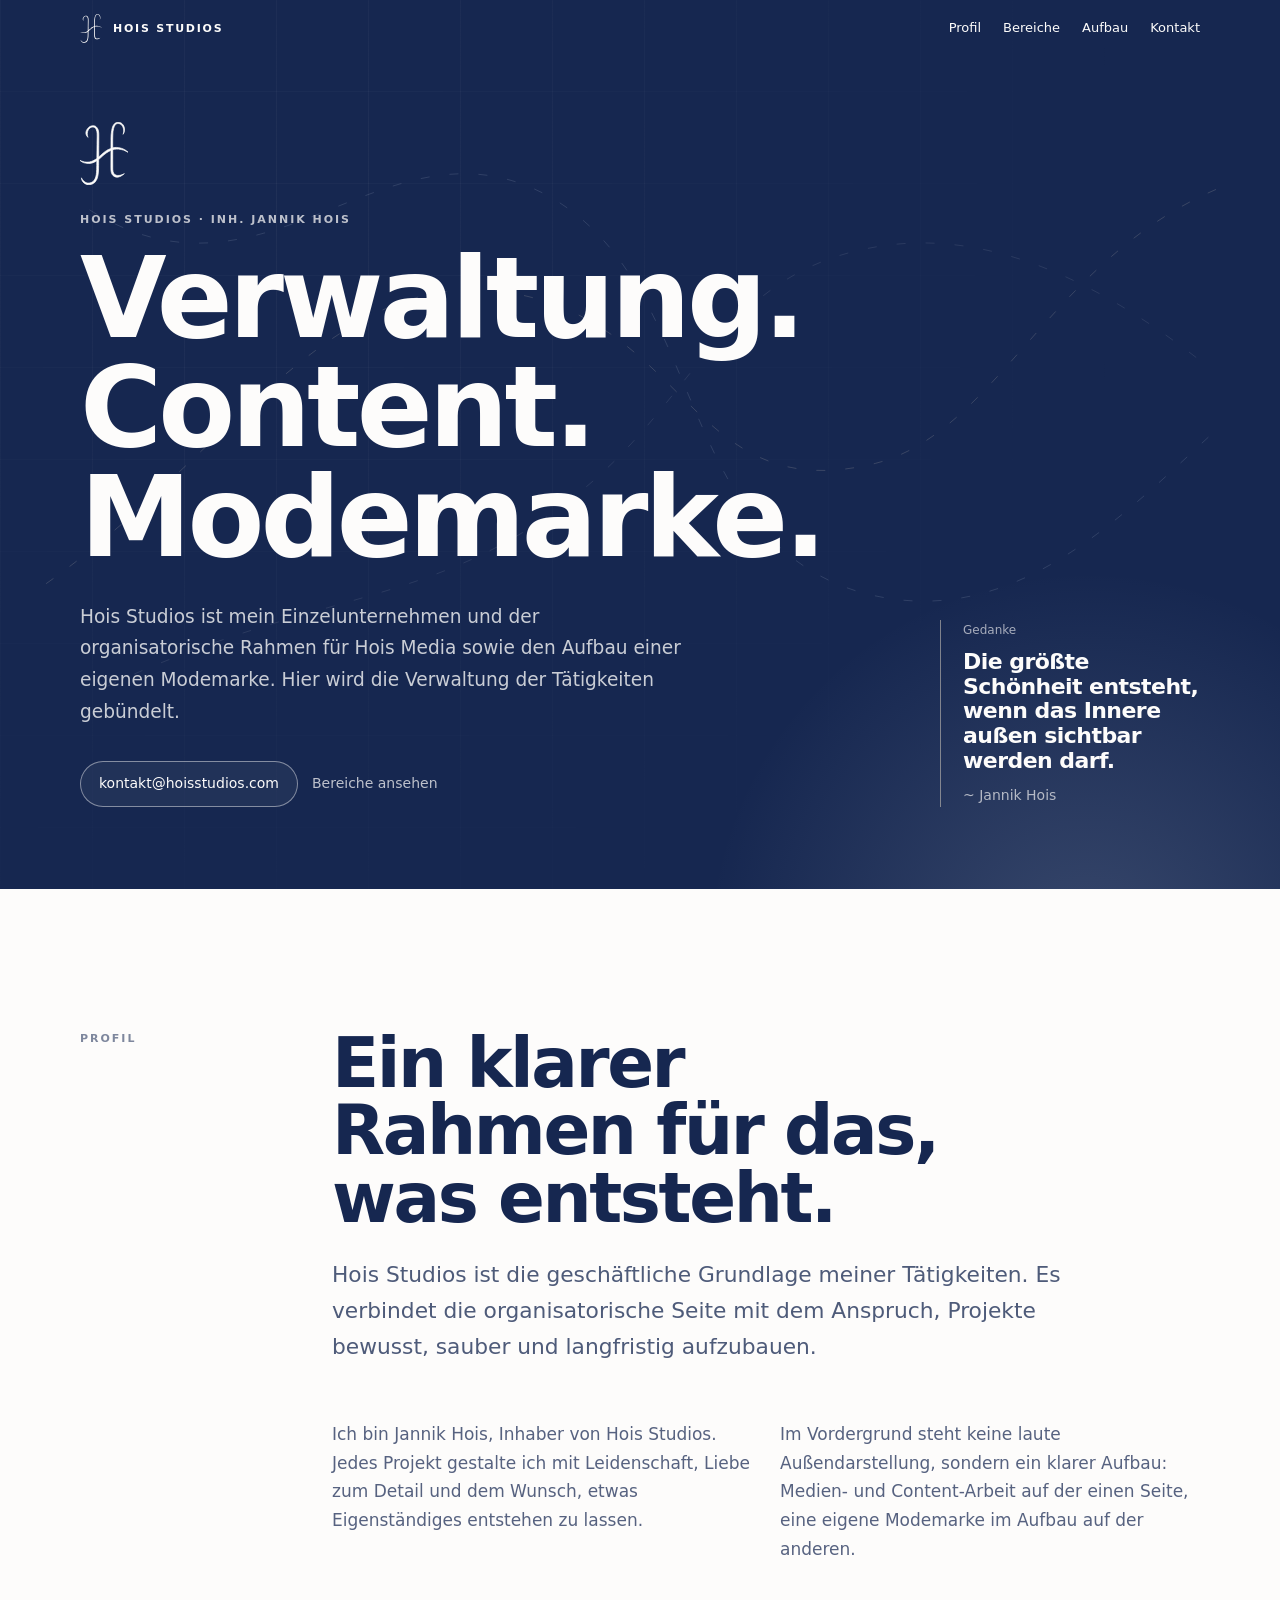
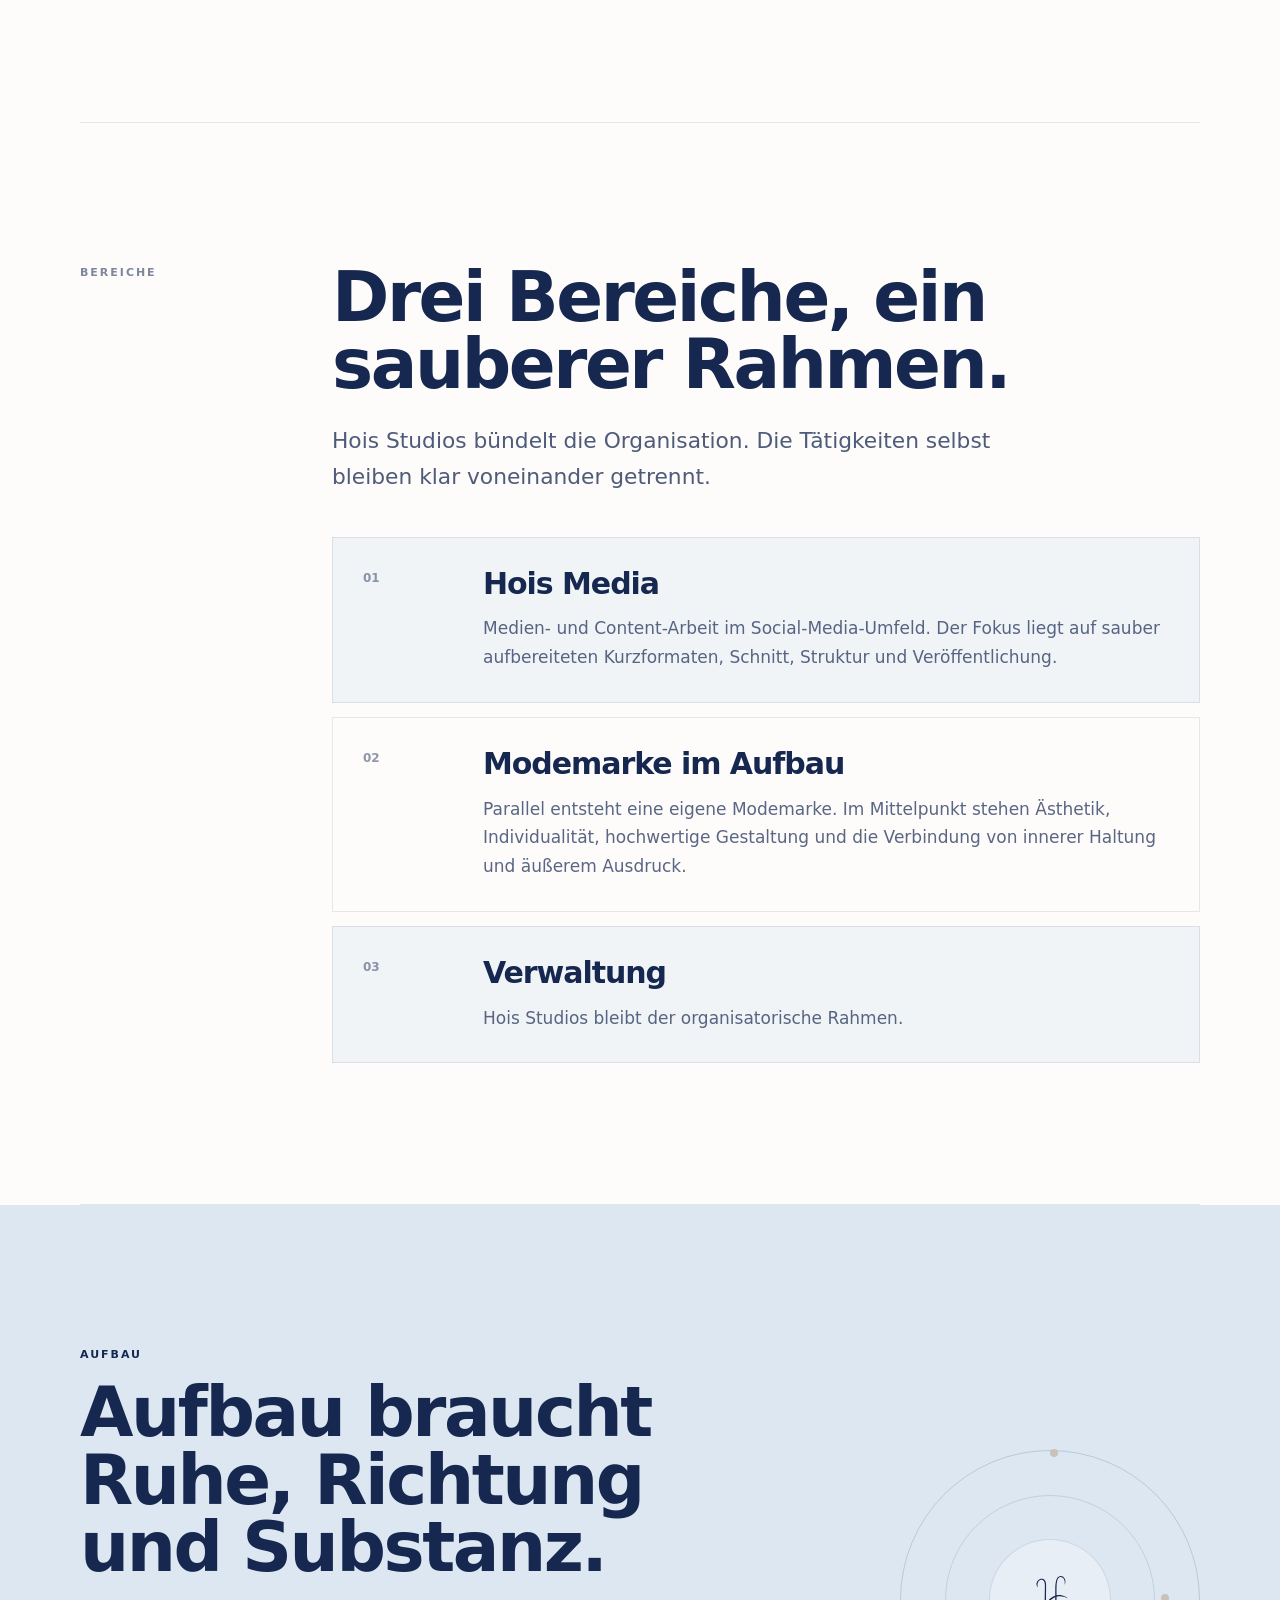
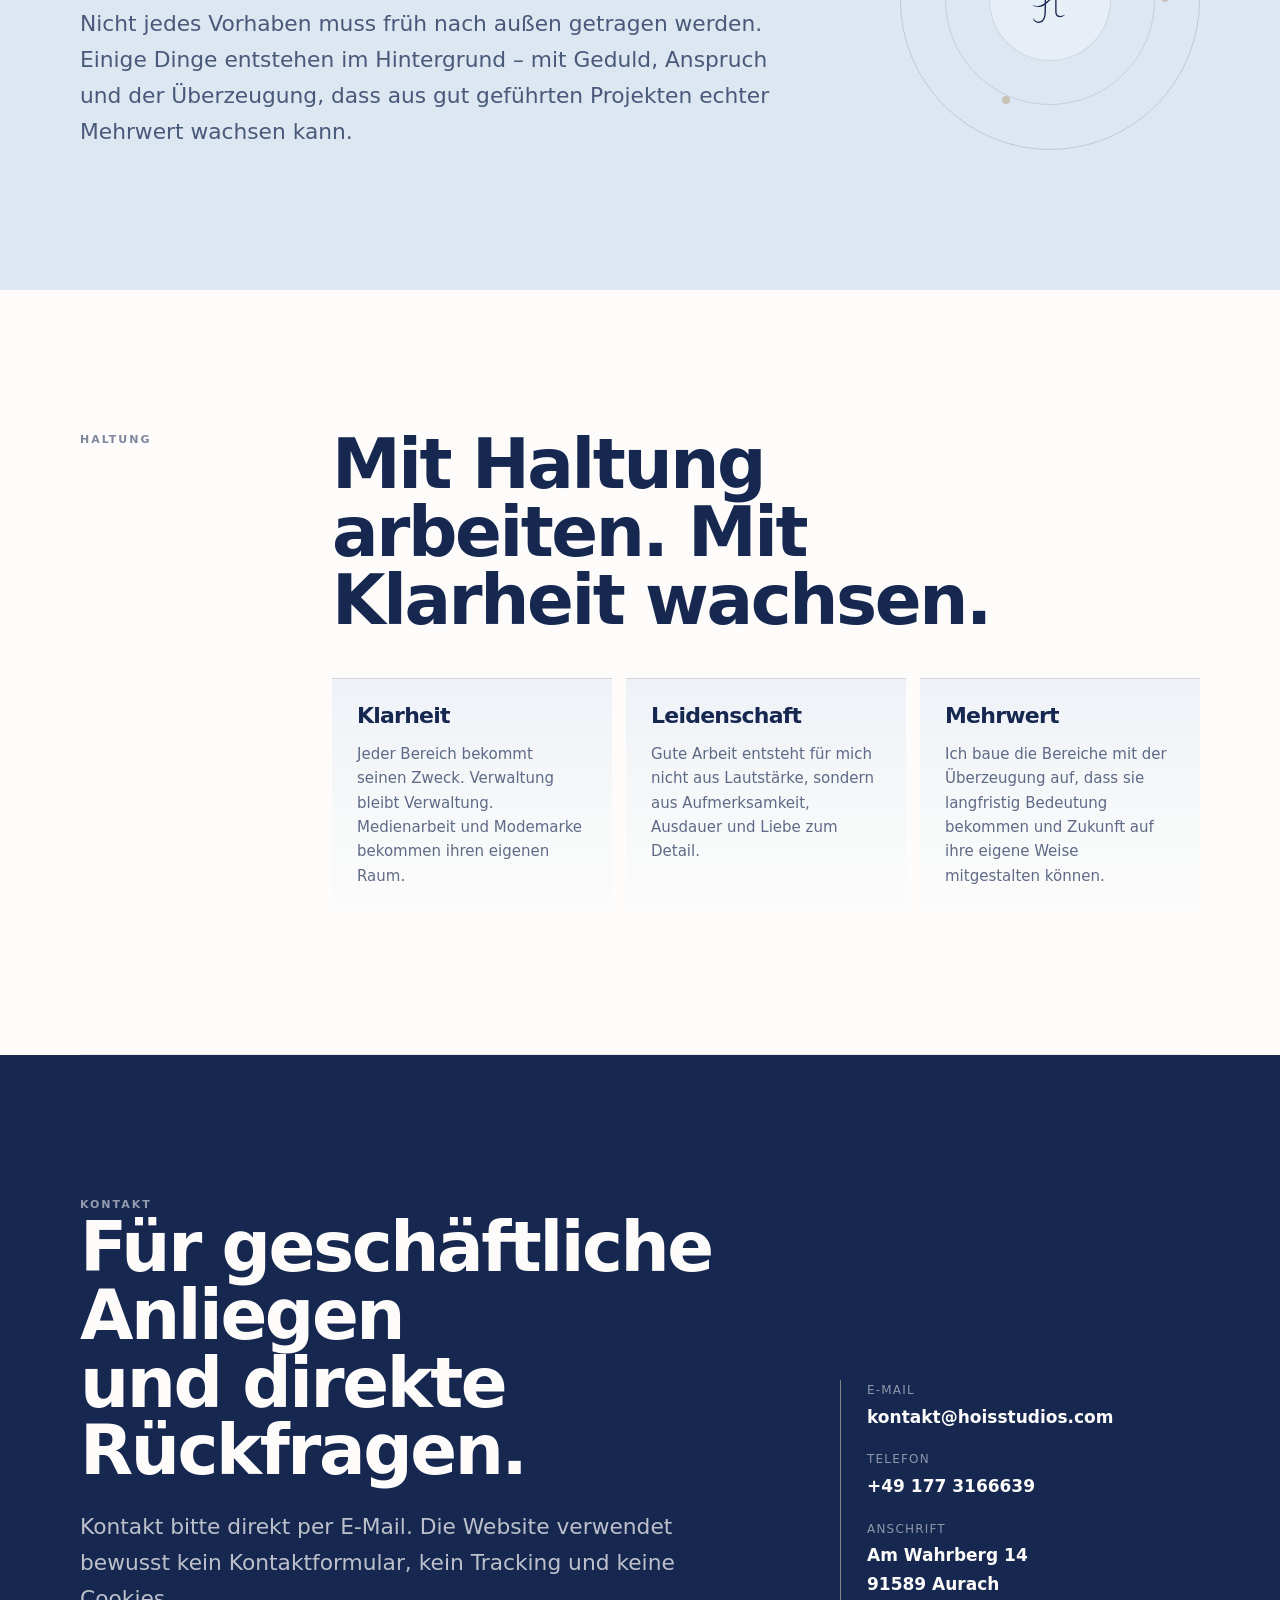
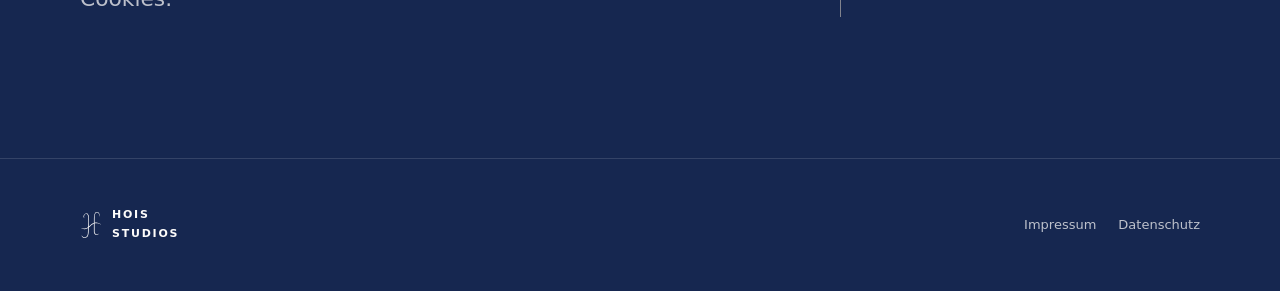
==== index.html @ ffbfe96c "Update index.html" ====
<!doctype html>
<html lang="de">
<head>
<meta charset="utf-8">
<meta name="viewport" content="width=device-width, initial-scale=1">
<meta name="theme-color" content="#162750">
<link rel="icon" href="assets/hois-logo-indigo.svg" type="image/svg+xml">
<style>
:root {
  --color-white: #FDFCFB;
  --color-indigo: #162750;
  --color-blue-light: #DCE7F2;
  --color-dust: #C9C2B6;
  --font-heading: "Manrope", ui-sans-serif, system-ui, -apple-system, BlinkMacSystemFont, "Segoe UI", sans-serif;
  --font-body: "Inter", ui-sans-serif, system-ui, -apple-system, BlinkMacSystemFont, "Segoe UI", sans-serif;
  --page: min(1120px, calc(100vw - 40px));
  --ease: cubic-bezier(.22, 1, .36, 1);
}
* { box-sizing: border-box; }
html { scroll-behavior: smooth; background: var(--color-white); }
body {
  margin: 0;
  color: var(--color-indigo);
  background: var(--color-white);
  font-family: var(--font-body);
  font-size: 17px;
  line-height: 1.7;
  -webkit-font-smoothing: antialiased;
  text-rendering: optimizeLegibility;
}
a { color: inherit; }
img, svg { display: block; max-width: 100%; }
::selection { background: var(--color-blue-light); color: var(--color-indigo); }
.skip-link {
  position: fixed;
  z-index: 999;
  left: 16px;
  top: 16px;
  transform: translateY(-160%);
  padding: 8px 12px;
  border-radius: 999px;
  background: var(--color-indigo);
  color: var(--color-white);
}
.skip-link:focus { transform: translateY(0); }
.site-header {
  position: fixed;
  z-index: 80;
  top: 0;
  left: 0;
  right: 0;
  padding: 14px 20px;
  border-bottom: 1px solid transparent;
  transition: background .35s var(--ease), border-color .35s var(--ease), padding .35s var(--ease);
}
.site-header.scrolled, .legal-page .site-header {
  background: rgba(253,252,251,.91);
  backdrop-filter: blur(18px);
  border-bottom-color: rgba(22,39,80,.10);
  padding-block: 9px;
}
.nav-wrap {
  width: var(--page);
  margin: 0 auto;
  display: flex;
  align-items: center;
  justify-content: space-between;
  gap: 18px;
}
.brand {
  display: inline-flex;
  align-items: center;
  gap: 11px;
  color: var(--color-indigo);
  text-decoration: none;
  font-family: var(--font-heading);
  font-weight: 760;
  text-transform: uppercase;
  letter-spacing: .16em;
  font-size: 11px;
  line-height: 1;
  white-space: nowrap;
}
.home:not(.nav-open) .site-header:not(.scrolled) .brand,
.home:not(.nav-open) .site-header:not(.scrolled) .nav a,
.home:not(.nav-open) .site-header:not(.scrolled) .menu-button { color: var(--color-white); }
.logo { width: 22px; height: 29px; color: currentColor; flex: 0 0 22px; }
.logo path { fill: currentColor; }
.mark-draw path {
  fill: transparent;
  stroke: currentColor;
  stroke-width: 1.5;
  stroke-linecap: round;
  stroke-linejoin: round;
  stroke-dasharray: 1;
  stroke-dashoffset: 1;
  animation: draw 1.55s var(--ease) .18s forwards, fillmark .6s ease 1.15s forwards;
}
.nav {
  display: flex;
  align-items: center;
  gap: 22px;
  font-size: 13px;
}
.nav a, .footer-links a, .legal-links a {
  text-decoration: none;
  position: relative;
}
.nav a::after, .footer-links a::after, .legal-links a::after {
  content: "";
  position: absolute;
  height: 1px;
  left: 0;
  right: 0;
  bottom: -6px;
  background: currentColor;
  transform: scaleX(0);
  transform-origin: right;
  transition: transform .35s var(--ease);
}
.nav a:hover::after, .footer-links a:hover::after, .legal-links a:hover::after {
  transform: scaleX(1);
  transform-origin: left;
}
.menu-button {
  display: none;
  width: 38px;
  height: 38px;
  border: 1px solid currentColor;
  border-radius: 999px;
  color: var(--color-indigo);
  background: transparent;
  padding: 0;
}
.menu-button span {
  display: block;
  width: 15px;
  height: 1px;
  margin: 5px auto;
  background: currentColor;
  transition: transform .25s var(--ease);
}
.nav-open .menu-button span:first-child { transform: translateY(3px) rotate(42deg); }
.nav-open .menu-button span:last-child { transform: translateY(-3px) rotate(-42deg); }
.progress {
  position: fixed;
  z-index: 90;
  top: 0;
  left: 0;
  width: var(--progress, 0%);
  height: 2px;
  background: var(--color-dust);
}
.hero {
  min-height: 92svh;
  position: relative;
  overflow: hidden;
  display: grid;
  align-items: center;
  padding: 122px 20px 82px;
  background: var(--color-indigo);
  color: var(--color-white);
}
.hero::before {
  content: "";
  position: absolute;
  inset: auto -18vw -38vw auto;
  width: 66vw;
  height: 66vw;
  border-radius: 50%;
  background: radial-gradient(circle, rgba(220,231,242,.17), transparent 64%);
}
.hero::after {
  content: "";
  position: absolute;
  inset: 0;
  background:
    linear-gradient(90deg, rgba(253,252,251,.045) 1px, transparent 1px),
    linear-gradient(0deg, rgba(253,252,251,.028) 1px, transparent 1px);
  background-size: 92px 92px;
  mask-image: radial-gradient(circle at 24% 24%, black, transparent 72%);
}
.line-field {
  position: absolute;
  inset: 0;
  opacity: .55;
  pointer-events: none;
}
.line-field path {
  fill: none;
  stroke: rgba(201,194,182,.36);
  stroke-width: 1;
  vector-effect: non-scaling-stroke;
  stroke-dasharray: 9 20;
  animation: line 34s linear infinite;
}
.line-field path:nth-child(2) { stroke: rgba(220,231,242,.24); animation-duration: 44s; animation-direction: reverse; }
.line-field path:nth-child(3) { stroke: rgba(253,252,251,.16); animation-duration: 54s; }
.hero-inner {
  position: relative;
  z-index: 2;
  width: var(--page);
  margin: 0 auto;
  display: grid;
  grid-template-columns: minmax(0, 1fr) 260px;
  gap: clamp(34px, 8vw, 90px);
  align-items: end;
}
.hero-mark { width: 48px; height: 63px; margin-bottom: 26px; color: var(--color-white); }
.hero-mark .logo { width: 48px; height: 63px; flex-basis: 48px; }
.kicker, .eyebrow {
  margin: 0 0 14px;
  font-family: var(--font-heading);
  font-size: 11px;
  font-weight: 680;
  letter-spacing: .18em;
  text-transform: uppercase;
}
.kicker { color: rgba(253,252,251,.72); }
h1, h2, h3 {
  margin: 0;
  font-family: var(--font-heading);
  letter-spacing: -.035em;
  line-height: .98;
  text-wrap: balance;
}
h1 {
  max-width: 810px;
  font-size: clamp(48px, 8.8vw, 112px);
  font-weight: 680;
}
h2 {
  max-width: 790px;
  font-size: clamp(32px, 5.4vw, 72px);
  font-weight: 650;
}
h3 {
  font-size: clamp(20px, 2.4vw, 30px);
  font-weight: 640;
  line-height: 1.08;
}
.hero-text {
  max-width: 610px;
  margin: 28px 0 0;
  color: rgba(253,252,251,.78);
  font-size: clamp(17px, 1.45vw, 20px);
}
.hero-actions {
  display: flex;
  flex-wrap: wrap;
  gap: 14px;
  align-items: center;
  margin-top: 34px;
}
.button-link, .text-link {
  display: inline-flex;
  align-items: center;
  min-height: 42px;
  text-decoration: none;
  font-size: 14px;
}
.button-link {
  padding: 10px 18px;
  border: 1px solid rgba(253,252,251,.45);
  border-radius: 999px;
  background: rgba(253,252,251,.05);
  transition: transform .25s var(--ease), background .25s var(--ease), border-color .25s var(--ease);
}
.button-link:hover { transform: translateY(-2px); background: rgba(253,252,251,.10); border-color: rgba(253,252,251,.72); }
.text-link { color: rgba(253,252,251,.72); }
.hero-note {
  border-left: 1px solid rgba(201,194,182,.58);
  padding-left: 22px;
  max-width: 260px;
}
.hero-note span {
  display: block;
  color: rgba(253,252,251,.62);
  font-size: 12px;
  margin-bottom: 10px;
}
.hero-note strong {
  display: block;
  font-family: var(--font-heading);
  font-size: 22px;
  line-height: 1.12;
  letter-spacing: -.025em;
}
.hero-note p { margin: 12px 0 0; color: rgba(253,252,251,.66); font-size: 14px; line-height: 1.55; }
.section {
  width: var(--page);
  margin: 0 auto;
  padding: clamp(82px, 11vw, 146px) 0;
  border-bottom: 1px solid rgba(22,39,80,.10);
}
.section-grid {
  display: grid;
  grid-template-columns: 170px minmax(0,1fr);
  gap: clamp(34px, 7vw, 82px);
}
.section-label {
  position: sticky;
  top: 96px;
  align-self: start;
  font-family: var(--font-heading);
  font-size: 11px;
  font-weight: 720;
  letter-spacing: .18em;
  text-transform: uppercase;
  color: rgba(22,39,80,.55);
}
.lead {
  max-width: 730px;
  margin: 24px 0 0;
  font-size: clamp(18px, 1.7vw, 22px);
  line-height: 1.65;
  color: rgba(22,39,80,.76);
}
.copy-cols {
  display: grid;
  grid-template-columns: repeat(2, minmax(0, 1fr));
  gap: 28px;
  margin-top: 38px;
  color: rgba(22,39,80,.72);
}
.area-list {
  display: grid;
  gap: 14px;
  margin-top: 42px;
}
.area-card {
  position: relative;
  overflow: hidden;
  display: grid;
  grid-template-columns: 92px minmax(0, 1fr);
  gap: 28px;
  padding: 30px;
  border: 1px solid rgba(22,39,80,.10);
  background: rgba(220,231,242,.38);
  transition: transform .35s var(--ease), background .35s var(--ease), border-color .35s var(--ease);
}
.area-card:nth-child(even) { background: rgba(253,252,251,.8); }
.area-card:hover { transform: translateY(-4px); border-color: rgba(22,39,80,.22); background: rgba(220,231,242,.52); }
.area-number {
  font-family: var(--font-heading);
  font-size: 12px;
  font-weight: 720;
  color: rgba(22,39,80,.48);
}
.area-card p { margin: 14px 0 0; color: rgba(22,39,80,.70); max-width: 760px; }
.brand-build {
  position: relative;
  padding: 0;
  overflow: hidden;
  background: var(--color-blue-light);
  border-bottom: 0;
}
.brand-build-inner {
  width: var(--page);
  margin: 0 auto;
  padding: clamp(86px, 11vw, 150px) 0;
  display: grid;
  grid-template-columns: minmax(0, 1fr) 300px;
  gap: clamp(34px, 7vw, 86px);
  align-items: end;
}
.brand-build .lead { color: rgba(22,39,80,.74); }
.orbit {
  aspect-ratio: 1;
  border: 1px solid rgba(22,39,80,.16);
  border-radius: 50%;
  display: grid;
  place-items: center;
  position: relative;
}
.orbit::before, .orbit::after {
  content: "";
  position: absolute;
  border-radius: 50%;
  border: 1px solid rgba(22,39,80,.12);
}
.orbit::before { inset: 44px; }
.orbit::after { inset: 88px; background: rgba(253,252,251,.34); }
.orbit-dot {
  position: absolute;
  width: 8px;
  height: 8px;
  border-radius: 50%;
  background: var(--color-dust);
  animation: breathe 4s ease-in-out infinite;
}
.orbit-dot:nth-child(1) { top: -2px; left: 50%; }
.orbit-dot:nth-child(2) { right: 30px; top: 48%; animation-delay: .5s; }
.orbit-dot:nth-child(3) { bottom: 45px; left: 34%; animation-delay: 1s; }
.orbit .logo { width: 36px; height: 47px; z-index: 2; color: var(--color-indigo); }
.principles {
  display: grid;
  grid-template-columns: repeat(3, minmax(0, 1fr));
  gap: 14px;
  margin-top: 44px;
}
.principle {
  min-height: 185px;
  padding: 25px;
  border-top: 1px solid rgba(22,39,80,.18);
  background: linear-gradient(180deg, rgba(220,231,242,.45), rgba(253,252,251,.2));
}
.principle h3 { font-size: 22px; }
.principle p { margin: 14px 0 0; color: rgba(22,39,80,.68); font-size: 15px; line-height: 1.62; }
.contact {
  width: auto;
  max-width: none;
  margin: 0;
  padding: 0;
  border: 0;
  background: var(--color-indigo);
  color: var(--color-white);
}
.contact-inner {
  width: var(--page);
  margin: 0 auto;
  padding: clamp(86px, 11vw, 148px) 0;
  display: grid;
  grid-template-columns: minmax(0,1fr) 360px;
  gap: clamp(40px, 8vw, 92px);
}
.contact .section-label { position: static; color: rgba(253,252,251,.55); }
.contact h2 { color: var(--color-white); }
.contact p { color: rgba(253,252,251,.72); }
.contact-box {
  border-left: 1px solid rgba(201,194,182,.6);
  padding-left: 26px;
  align-self: end;
}
.contact-row { margin-bottom: 18px; }
.contact-row span {
  display: block;
  margin-bottom: 2px;
  color: rgba(253,252,251,.52);
  font-size: 12px;
  letter-spacing: .10em;
  text-transform: uppercase;
}
.contact-row a, .contact-row strong {
  color: var(--color-white);
  font-family: var(--font-heading);
  font-weight: 620;
  text-decoration: none;
}
.footer {
  background: var(--color-indigo);
  color: var(--color-white);
  border-top: 1px solid rgba(253,252,251,.13);
}
.footer-inner {
  width: var(--page);
  margin: 0 auto;
  min-height: 132px;
  display: flex;
  align-items: center;
  justify-content: space-between;
  gap: 26px;
}
.footer-brand {
  display: inline-flex;
  align-items: center;
  gap: 10px;
  font-family: var(--font-heading);
  font-size: 11px;
  letter-spacing: .16em;
  font-weight: 750;
  text-transform: uppercase;
}
.footer-brand .logo { width: 20px; height: 26px; }
.footer-links { display: flex; gap: 22px; font-size: 13px; color: rgba(253,252,251,.72); }
.legal-main {
  width: min(850px, calc(100vw - 40px));
  margin: 0 auto;
  padding: 132px 0 90px;
}
.legal-head { padding-bottom: 38px; border-bottom: 1px solid rgba(22,39,80,.12); }
.legal-head p { margin: 18px 0 0; color: rgba(22,39,80,.68); max-width: 660px; }
.legal-content { padding-top: 42px; }
.legal-content section { margin-bottom: 42px; }
.legal-content h2 {
  font-size: clamp(24px, 4vw, 38px);
  margin-bottom: 12px;
}
.legal-content h3 {
  font-size: 19px;
  margin: 28px 0 8px;
}
.legal-content p, .legal-content li { color: rgba(22,39,80,.72); }
.legal-content ul { padding-left: 20px; }
.legal-links {
  display: flex;
  gap: 18px;
  flex-wrap: wrap;
  margin-top: 34px;
  font-size: 14px;
}
.reveal {
  opacity: 0;
  transform: translateY(18px);
  transition: opacity .75s var(--ease), transform .75s var(--ease);
  transition-delay: var(--d, 0ms);
}
.reveal.visible { opacity: 1; transform: translateY(0); }
@keyframes draw { to { stroke-dashoffset: 0; } }
@keyframes fillmark { to { fill: currentColor; } }
@keyframes line { to { stroke-dashoffset: -420; } }
@keyframes breathe { 50% { transform: scale(1.7); opacity: .55; } }
@media (max-width: 880px) {
  :root { --page: min(100%, calc(100vw - 28px)); }
  body { font-size: 16px; }
  .site-header { padding: 12px 14px; }
  .brand { font-size: 10px; letter-spacing: .10em; }
  .logo { width: 20px; height: 26px; flex-basis: 20px; }
  .menu-button { display: block; }
  .nav {
    position: fixed;
    left: 14px;
    right: 14px;
    top: 62px;
    display: grid;
    gap: 0;
    padding: 10px;
    border: 1px solid rgba(22,39,80,.10);
    border-radius: 22px;
    background: rgba(253,252,251,.96);
    color: var(--color-indigo) !important;
    box-shadow: 0 26px 70px rgba(22,39,80,.14);
    opacity: 0;
    pointer-events: none;
    transform: translateY(-8px);
    transition: opacity .22s var(--ease), transform .22s var(--ease);
  }
  .nav-open .nav { opacity: 1; pointer-events: auto; transform: translateY(0); }
  .nav a { padding: 14px 12px; font-size: 15px; }
  .hero { min-height: auto; padding: 104px 14px 70px; }
  .hero-inner, .section-grid, .brand-build-inner, .contact-inner {
    grid-template-columns: 1fr;
  }
  .hero-mark, .hero-mark .logo { width: 42px; height: 55px; }
  .hero-note { max-width: none; margin-top: 10px; }
  h1 { font-size: clamp(42px, 13vw, 78px); }
  .section { padding: 74px 0; }
  .section-label { position: static; }
  .copy-cols, .principles { grid-template-columns: 1fr; }
  .area-card { grid-template-columns: 1fr; gap: 12px; padding: 24px; }
  .brand-build-inner, .contact-inner { padding: 74px 0; }
  .orbit { max-width: 260px; }
  .contact-box { padding-left: 20px; }
  .footer-inner { min-height: 140px; align-items: flex-start; justify-content: center; flex-direction: column; padding: 26px 0; }
  .footer-links { flex-wrap: wrap; }
}
@media (prefers-reduced-motion: reduce) {
  *, *::before, *::after { animation: none !important; transition: none !important; scroll-behavior: auto !important; }
  .reveal { opacity: 1; transform: none; }
  .mark-draw path { fill: currentColor; stroke-dashoffset: 0; }
}
</style>
<title>Hois Studios · Inh. Jannik Hois</title>
<meta name="description" content="Hois Studios ist das Einzelunternehmen von Jannik Hois und der organisatorische Rahmen für Hois Media, Content-Arbeit und den Aufbau einer eigenen Modemarke.">
<meta property="og:title" content="Hois Studios">
<meta property="og:description" content="Organisatorischer Rahmen für Medien, Content und eine Modemarke im Aufbau.">
<meta property="og:type" content="website">
</head>
<body class="home">
<a class="skip-link" href="#main">Zum Inhalt springen</a>
<div class="progress" aria-hidden="true"></div>
<header class="site-header">
  <div class="nav-wrap">
    <a class="brand" href="index.html" aria-label="Hois Studios Startseite"><svg class="logo" viewBox="0 0 104.36 135.7" aria-hidden="true" focusable="false">
  <path d="M15.03,135.09c-2.66-.83-4.51-1.9-5.04-2.26-.55-.37-2.23-1.56-3.81-3.66-.63-.83-1.62-2.17-2.31-4.2-.57-1.7-.69-3.19-.7-4.2.37.89.91,2,1.68,3.2.95,1.49,1.86,2.49,2.12,2.77.76.82,2.29,2.46,4.82,3.73,1.17.59,3.93,1.99,7.54,1.62.5-.05.84-.1,1.31-.18,1.68-.29,5.31-.97,8.25-3.7.25-.23.56-.54.89-.92,4.2-4.33,5.7-12.12,6.16-18.16.12-2.12.24-4.24.36-6.37.06-2.95.12-5.9.19-8.85l.11-10.22c-.59.37-1.41.87-2.41,1.42-.92.5-3.32,1.8-6.06,2.74-1.24.42-4.83,1.58-9.65,1.63-4.75.05-8.6-1-11.13-1.92-.91-.42-1.87-.91-2.87-1.5-.55-.32-1.07-.65-1.56-.97l-2.79-2.12s-.09-.09-.13-.14c1.65.78,3.66,1.59,5.99,2.26,2.35.68,4.5,1.06,6.32,1.27l1.3.17c1.32.07,2.96.08,4.83-.11,1.12-.11,3.42-.41,6.2-1.27,4.25-1.32,7.27-3.24,9.6-4.74,1.04-.67,1.87-1.26,2.43-1.67l.05-2.55.16-14.15.19-13.55.12-9.54c.06-4.74.32-9.33.07-14.07-.18-3.43-.63-6.7-2.23-9.73-.37-.75-1.58-2.99-4.23-4.17-3.25-1.45-6.29-.23-7.1.09-5.16,2.03-6.81,7.91-7.25,9.47-1.63,5.79.39,10.73,1.15,12.36-1.18-1.03-4.13-3.91-4.74-8.38,0,0-.98-7.2,5.92-13.27,1.69-1.49,3.59-2.38,3.59-2.38,0,0,.21-.1.43-.19,6.15-2.48,10.47-.2,10.47-.2,1.52.8,2.47,1.86,3.2,2.67,1.32,1.47,2.1,2.94,2.55,3.97.24.55.45,1.12.62,1.71.84,2.86,1.2,5.72,1.21,8.74v13.61s-.17,22.01-.17,22.01c-.02,4.76-.04,9.52-.05,14.28.42-.34,1.06-.87,1.83-1.52,4.81-4.05,5.41-5.05,8.79-7.83,3.39-2.79,5.92-4.32,6.81-4.9,1.66-1.07,3.04-1.71,3.57-1.97,2.22-1.1,4.19-1.87,5.73-2.4.02-5.97.03-11.94.05-17.91,0-3.65.09-6.65.18-8.69,0,0,.71-15.92,4.38-22.84,1.05-1.98,2.47-3.52,2.47-3.52.32-.4,1.32-1.43,2.5-2.21,3.47-2.3,8.58-2.2,12.31-.17,1.01.55,1.76,1.15,2.24,1.58.94.94,1.93,1.86,2.57,3.01l1.11,1.97c2.56,4.56,2.42,13.62-1.47,18.06.84-2.52,2.86-9.76-.71-16.53-.66-1.24-1.42-2.31-2.21-3.23-.52-.62-1.36-1.47-2.58-2.19-2.58-1.52-6.46-2.19-9.37-.45-1.31.78-2.21,1.93-2.61,2.43-.82,1.04-1.32,2.04-1.69,2.91-2.19,5.21-2.79,11.93-2.79,11.93-.11,1.27-.37,4.32-.56,11.27-.04,1.62-.16,6.32-.14,13.1.01,4.16.07,7.64.12,10.14,3.41-.74,6.28-.83,8.31-.83,0,0,9.45.15,17.85,4.97,1.31.75,2.47,1.58,2.47,1.58,1,.71,1.81,1.39,2.44,1.95.71.64,1.41,1.29,2.12,1.93-1.1-.55-2.2-1.1-3.3-1.65-2.01-1.14-3.73-1.9-4.88-2.36,0,0-9.57-3.85-19.78-2.62-1.23.15-2.37.4-2.37.4-1.07.23-2.03.52-2.88.82-.06,15.61.04,28.8.02,39.57,0,3.74-.03,11.18,4.63,14.46,2.01,1.41,4.36,1.74,5.72,1.85,5.11.42,9.7-1.46,11.82-2.46,1.04-.48,2.08-.97,3.12-1.45l-2.22,1.85-3.75,2.55c-4.66,2.98-9.7,3.86-13.31,2.75-2.91-.89-4.97-2.74-4.97-2.74s-1.18-1.06-2.15-2.53c-2.84-4.3-2.79-10.74-2.76-12.07l-.07-6.57.13-33.88c-.11.05-.27.12-.47.2-1.66.72-7.52,3.37-14.8,9.52-2.26,1.91-5.02,4.46-7.8,7.03-.18.16-.89.83-1.88,1.71-.82.74-1.49,1.32-1.92,1.69.02,1.28.03,3.26.04,5.68,0,3.65-.12,9.59-.18,14.25-.11,8.56-1.06,21.53-6.8,27.9-.37.48-.91,1.12-1.62,1.8-3.13,2.99-6.64,3.9-7.93,4.23,0,0-4.51,1.39-8.95,0Z"/>
</svg><span>Hois Studios</span></a>
    <button class="menu-button" type="button" aria-label="Menü öffnen" aria-expanded="false"><span></span><span></span></button>
    <nav class="nav" aria-label="Hauptnavigation">
      <a href="index.html#profil">Profil</a>
      <a href="index.html#bereiche">Bereiche</a>
      <a href="index.html#aufbau">Aufbau</a>
      <a href="index.html#kontakt">Kontakt</a>
    </nav>
  </div>
</header>
<main id="main">
  <section class="hero" aria-labelledby="hero-title">
    <svg class="line-field" viewBox="0 0 1000 620" preserveAspectRatio="none" aria-hidden="true">
      <path d="M36 456 C184 352 266 194 414 232 C540 264 546 396 684 362 C778 338 820 204 950 148"></path>
      <path d="M70 164 C210 252 302 82 430 154 C552 224 526 418 670 462 C786 496 870 410 950 336"></path>
      <path d="M84 536 C252 458 342 476 456 382 C548 306 566 210 690 192 C772 180 856 218 938 282"></path>
    </svg>
    <div class="hero-inner">
      <div>
        <div class="hero-mark reveal"><svg class="logo mark-draw" viewBox="0 0 104.36 135.7" aria-hidden="true" focusable="false">
  <path pathLength="1" d="M15.03,135.09c-2.66-.83-4.51-1.9-5.04-2.26-.55-.37-2.23-1.56-3.81-3.66-.63-.83-1.62-2.17-2.31-4.2-.57-1.7-.69-3.19-.7-4.2.37.89.91,2,1.68,3.2.95,1.49,1.86,2.49,2.12,2.77.76.82,2.29,2.46,4.82,3.73,1.17.59,3.93,1.99,7.54,1.62.5-.05.84-.1,1.31-.18,1.68-.29,5.31-.97,8.25-3.7.25-.23.56-.54.89-.92,4.2-4.33,5.7-12.12,6.16-18.16.12-2.12.24-4.24.36-6.37.06-2.95.12-5.9.19-8.85l.11-10.22c-.59.37-1.41.87-2.41,1.42-.92.5-3.32,1.8-6.06,2.74-1.24.42-4.83,1.58-9.65,1.63-4.75.05-8.6-1-11.13-1.92-.91-.42-1.87-.91-2.87-1.5-.55-.32-1.07-.65-1.56-.97l-2.79-2.12s-.09-.09-.13-.14c1.65.78,3.66,1.59,5.99,2.26,2.35.68,4.5,1.06,6.32,1.27l1.3.17c1.32.07,2.96.08,4.83-.11,1.12-.11,3.42-.41,6.2-1.27,4.25-1.32,7.27-3.24,9.6-4.74,1.04-.67,1.87-1.26,2.43-1.67l.05-2.55.16-14.15.19-13.55.12-9.54c.06-4.74.32-9.33.07-14.07-.18-3.43-.63-6.7-2.23-9.73-.37-.75-1.58-2.99-4.23-4.17-3.25-1.45-6.29-.23-7.1.09-5.16,2.03-6.81,7.91-7.25,9.47-1.63,5.79.39,10.73,1.15,12.36-1.18-1.03-4.13-3.91-4.74-8.38,0,0-.98-7.2,5.92-13.27,1.69-1.49,3.59-2.38,3.59-2.38,0,0,.21-.1.43-.19,6.15-2.48,10.47-.2,10.47-.2,1.52.8,2.47,1.86,3.2,2.67,1.32,1.47,2.1,2.94,2.55,3.97.24.55.45,1.12.62,1.71.84,2.86,1.2,5.72,1.21,8.74v13.61s-.17,22.01-.17,22.01c-.02,4.76-.04,9.52-.05,14.28.42-.34,1.06-.87,1.83-1.52,4.81-4.05,5.41-5.05,8.79-7.83,3.39-2.79,5.92-4.32,6.81-4.9,1.66-1.07,3.04-1.71,3.57-1.97,2.22-1.1,4.19-1.87,5.73-2.4.02-5.97.03-11.94.05-17.91,0-3.65.09-6.65.18-8.69,0,0,.71-15.92,4.38-22.84,1.05-1.98,2.47-3.52,2.47-3.52.32-.4,1.32-1.43,2.5-2.21,3.47-2.3,8.58-2.2,12.31-.17,1.01.55,1.76,1.15,2.24,1.58.94.94,1.93,1.86,2.57,3.01l1.11,1.97c2.56,4.56,2.42,13.62-1.47,18.06.84-2.52,2.86-9.76-.71-16.53-.66-1.24-1.42-2.31-2.21-3.23-.52-.62-1.36-1.47-2.58-2.19-2.58-1.52-6.46-2.19-9.37-.45-1.31.78-2.21,1.93-2.61,2.43-.82,1.04-1.32,2.04-1.69,2.91-2.19,5.21-2.79,11.93-2.79,11.93-.11,1.27-.37,4.32-.56,11.27-.04,1.62-.16,6.32-.14,13.1.01,4.16.07,7.64.12,10.14,3.41-.74,6.28-.83,8.31-.83,0,0,9.45.15,17.85,4.97,1.31.75,2.47,1.58,2.47,1.58,1,.71,1.81,1.39,2.44,1.95.71.64,1.41,1.29,2.12,1.93-1.1-.55-2.2-1.1-3.3-1.65-2.01-1.14-3.73-1.9-4.88-2.36,0,0-9.57-3.85-19.78-2.62-1.23.15-2.37.4-2.37.4-1.07.23-2.03.52-2.88.82-.06,15.61.04,28.8.02,39.57,0,3.74-.03,11.18,4.63,14.46,2.01,1.41,4.36,1.74,5.72,1.85,5.11.42,9.7-1.46,11.82-2.46,1.04-.48,2.08-.97,3.12-1.45l-2.22,1.85-3.75,2.55c-4.66,2.98-9.7,3.86-13.31,2.75-2.91-.89-4.97-2.74-4.97-2.74s-1.18-1.06-2.15-2.53c-2.84-4.3-2.79-10.74-2.76-12.07l-.07-6.57.13-33.88c-.11.05-.27.12-.47.2-1.66.72-7.52,3.37-14.8,9.52-2.26,1.91-5.02,4.46-7.8,7.03-.18.16-.89.83-1.88,1.71-.82.74-1.49,1.32-1.92,1.69.02,1.28.03,3.26.04,5.68,0,3.65-.12,9.59-.18,14.25-.11,8.56-1.06,21.53-6.8,27.9-.37.48-.91,1.12-1.62,1.8-3.13,2.99-6.64,3.9-7.93,4.23,0,0-4.51,1.39-8.95,0Z"/>
</svg></div>
        <p class="kicker reveal">Hois Studios · Inh. Jannik Hois</p>
        <h1 id="hero-title" class="reveal">Verwaltung. Content. Modemarke.</h1>
        <p class="hero-text reveal">Hois Studios ist mein Einzelunternehmen und der organisatorische Rahmen für Hois Media sowie den Aufbau einer eigenen Modemarke. Hier wird die Verwaltung der Tätigkeiten gebündelt.</p>
        <div class="hero-actions reveal">
          <a class="button-link" href="mailto:kontakt@hoisstudios.com">kontakt@hoisstudios.com</a>
          <a class="text-link" href="#bereiche">Bereiche ansehen</a>
        </div>
      </div>
      <aside class="hero-note reveal" aria-label="Kurzprofil">
        <span>Gedanke</span>
        <strong>Die größte Schönheit entsteht, wenn das Innere außen sichtbar werden darf.</strong>
        <p>~ Jannik Hois</p>
      </aside>
    </div>
  </section>

  <section class="section" id="profil" aria-labelledby="profil-title">
    <div class="section-grid">
      <div class="section-label reveal">Profil</div>
      <div>
        <h2 id="profil-title" class="reveal">Ein klarer Rahmen für das, was entsteht.</h2>
        <p class="lead reveal">Hois Studios ist die geschäftliche Grundlage meiner Tätigkeiten. Es verbindet die organisatorische Seite mit dem Anspruch, Projekte bewusst, sauber und langfristig aufzubauen.</p>
        <div class="copy-cols reveal">
          <p>Ich bin Jannik Hois, Inhaber von Hois Studios. Jedes Projekt gestalte ich mit Leidenschaft, Liebe zum Detail und dem Wunsch, etwas Eigenständiges entstehen zu lassen.</p>
          <p>Im Vordergrund steht keine laute Außendarstellung, sondern ein klarer Aufbau: Medien- und Content-Arbeit auf der einen Seite, eine eigene Modemarke im Aufbau auf der anderen.</p>
        </div>
      </div>
    </div>
  </section>

  <section class="section" id="bereiche" aria-labelledby="bereiche-title">
    <div class="section-grid">
      <div class="section-label reveal">Bereiche</div>
      <div>
        <h2 id="bereiche-title" class="reveal">Drei Bereiche, ein sauberer Rahmen.</h2>
        <p class="lead reveal">Hois Studios bündelt die Organisation. Die Tätigkeiten selbst bleiben klar voneinander getrennt.</p>
        <div class="area-list">
          <article class="area-card reveal">
            <div class="area-number">01</div>
            <div>
              <h3>Hois Media</h3>
              <p>Medien- und Content-Arbeit im Social-Media-Umfeld. Der Fokus liegt auf sauber aufbereiteten Kurzformaten, Schnitt, Struktur und Veröffentlichung.</p>
            </div>
          </article>
          <article class="area-card reveal">
            <div class="area-number">02</div>
            <div>
              <h3>Modemarke im Aufbau</h3>
              <p>Parallel entsteht eine eigene Modemarke. Im Mittelpunkt stehen Ästhetik, Individualität, hochwertige Gestaltung und die Verbindung von innerer Haltung und äußerem Ausdruck.</p>
            </div>
          </article>
          <article class="area-card reveal">
            <div class="area-number">03</div>
            <div>
              <h3>Verwaltung</h3>
              <p>Hois Studios bleibt der organisatorische Rahmen.</p>
            </div>
          </article>
        </div>
      </div>
    </div>
  </section>

  <section class="brand-build" id="aufbau" aria-labelledby="aufbau-title">
    <div class="brand-build-inner">
      <div>
        <p class="eyebrow reveal">Aufbau</p>
        <h2 id="aufbau-title" class="reveal">Aufbau braucht Ruhe, Richtung und Substanz.</h2>
        <p class="lead reveal">Nicht jedes Vorhaben muss früh nach außen getragen werden. Einige Dinge entstehen im Hintergrund – mit Geduld, Anspruch und der Überzeugung, dass aus gut geführten Projekten echter Mehrwert wachsen kann.</p>
      </div>
      <div class="orbit reveal" aria-hidden="true">
        <span class="orbit-dot"></span><span class="orbit-dot"></span><span class="orbit-dot"></span>
        <svg class="logo" viewBox="0 0 104.36 135.7" aria-hidden="true" focusable="false">
  <path d="M15.03,135.09c-2.66-.83-4.51-1.9-5.04-2.26-.55-.37-2.23-1.56-3.81-3.66-.63-.83-1.62-2.17-2.31-4.2-.57-1.7-.69-3.19-.7-4.2.37.89.91,2,1.68,3.2.95,1.49,1.86,2.49,2.12,2.77.76.82,2.29,2.46,4.82,3.73,1.17.59,3.93,1.99,7.54,1.62.5-.05.84-.1,1.31-.18,1.68-.29,5.31-.97,8.25-3.7.25-.23.56-.54.89-.92,4.2-4.33,5.7-12.12,6.16-18.16.12-2.12.24-4.24.36-6.37.06-2.95.12-5.9.19-8.85l.11-10.22c-.59.37-1.41.87-2.41,1.42-.92.5-3.32,1.8-6.06,2.74-1.24.42-4.83,1.58-9.65,1.63-4.75.05-8.6-1-11.13-1.92-.91-.42-1.87-.91-2.87-1.5-.55-.32-1.07-.65-1.56-.97l-2.79-2.12s-.09-.09-.13-.14c1.65.78,3.66,1.59,5.99,2.26,2.35.68,4.5,1.06,6.32,1.27l1.3.17c1.32.07,2.96.08,4.83-.11,1.12-.11,3.42-.41,6.2-1.27,4.25-1.32,7.27-3.24,9.6-4.74,1.04-.67,1.87-1.26,2.43-1.67l.05-2.55.16-14.15.19-13.55.12-9.54c.06-4.74.32-9.33.07-14.07-.18-3.43-.63-6.7-2.23-9.73-.37-.75-1.58-2.99-4.23-4.17-3.25-1.45-6.29-.23-7.1.09-5.16,2.03-6.81,7.91-7.25,9.47-1.63,5.79.39,10.73,1.15,12.36-1.18-1.03-4.13-3.91-4.74-8.38,0,0-.98-7.2,5.92-13.27,1.69-1.49,3.59-2.38,3.59-2.38,0,0,.21-.1.43-.19,6.15-2.48,10.47-.2,10.47-.2,1.52.8,2.47,1.86,3.2,2.67,1.32,1.47,2.1,2.94,2.55,3.97.24.55.45,1.12.62,1.71.84,2.86,1.2,5.72,1.21,8.74v13.61s-.17,22.01-.17,22.01c-.02,4.76-.04,9.52-.05,14.28.42-.34,1.06-.87,1.83-1.52,4.81-4.05,5.41-5.05,8.79-7.83,3.39-2.79,5.92-4.32,6.81-4.9,1.66-1.07,3.04-1.71,3.57-1.97,2.22-1.1,4.19-1.87,5.73-2.4.02-5.97.03-11.94.05-17.91,0-3.65.09-6.65.18-8.69,0,0,.71-15.92,4.38-22.84,1.05-1.98,2.47-3.52,2.47-3.52.32-.4,1.32-1.43,2.5-2.21,3.47-2.3,8.58-2.2,12.31-.17,1.01.55,1.76,1.15,2.24,1.58.94.94,1.93,1.86,2.57,3.01l1.11,1.97c2.56,4.56,2.42,13.62-1.47,18.06.84-2.52,2.86-9.76-.71-16.53-.66-1.24-1.42-2.31-2.21-3.23-.52-.62-1.36-1.47-2.58-2.19-2.58-1.52-6.46-2.19-9.37-.45-1.31.78-2.21,1.93-2.61,2.43-.82,1.04-1.32,2.04-1.69,2.91-2.19,5.21-2.79,11.93-2.79,11.93-.11,1.27-.37,4.32-.56,11.27-.04,1.62-.16,6.32-.14,13.1.01,4.16.07,7.64.12,10.14,3.41-.74,6.28-.83,8.31-.83,0,0,9.45.15,17.85,4.97,1.31.75,2.47,1.58,2.47,1.58,1,.71,1.81,1.39,2.44,1.95.71.64,1.41,1.29,2.12,1.93-1.1-.55-2.2-1.1-3.3-1.65-2.01-1.14-3.73-1.9-4.88-2.36,0,0-9.57-3.85-19.78-2.62-1.23.15-2.37.4-2.37.4-1.07.23-2.03.52-2.88.82-.06,15.61.04,28.8.02,39.57,0,3.74-.03,11.18,4.63,14.46,2.01,1.41,4.36,1.74,5.72,1.85,5.11.42,9.7-1.46,11.82-2.46,1.04-.48,2.08-.97,3.12-1.45l-2.22,1.85-3.75,2.55c-4.66,2.98-9.7,3.86-13.31,2.75-2.91-.89-4.97-2.74-4.97-2.74s-1.18-1.06-2.15-2.53c-2.84-4.3-2.79-10.74-2.76-12.07l-.07-6.57.13-33.88c-.11.05-.27.12-.47.2-1.66.72-7.52,3.37-14.8,9.52-2.26,1.91-5.02,4.46-7.8,7.03-.18.16-.89.83-1.88,1.71-.82.74-1.49,1.32-1.92,1.69.02,1.28.03,3.26.04,5.68,0,3.65-.12,9.59-.18,14.25-.11,8.56-1.06,21.53-6.8,27.9-.37.48-.91,1.12-1.62,1.8-3.13,2.99-6.64,3.9-7.93,4.23,0,0-4.51,1.39-8.95,0Z"/>
</svg>
      </div>
    </div>
  </section>

  <section class="section" aria-labelledby="haltung-title">
    <div class="section-grid">
      <div class="section-label reveal">Haltung</div>
      <div>
        <h2 id="haltung-title" class="reveal">Mit Haltung arbeiten. Mit Klarheit wachsen.</h2>
        <div class="principles">
          <article class="principle reveal"><h3>Klarheit</h3><p>Jeder Bereich bekommt seinen Zweck. Verwaltung bleibt Verwaltung. Medienarbeit und Modemarke bekommen ihren eigenen Raum.</p></article>
          <article class="principle reveal"><h3>Leidenschaft</h3><p>Gute Arbeit entsteht für mich nicht aus Lautstärke, sondern aus Aufmerksamkeit, Ausdauer und Liebe zum Detail.</p></article>
          <article class="principle reveal"><h3>Mehrwert</h3><p>Ich baue die Bereiche mit der Überzeugung auf, dass sie langfristig Bedeutung bekommen und Zukunft auf ihre eigene Weise mitgestalten können.</p></article>
        </div>
      </div>
    </div>
  </section>

  <section class="contact" id="kontakt" aria-labelledby="kontakt-title">
    <div class="contact-inner">
      <div>
        <div class="section-label reveal">Kontakt</div>
        <h2 id="kontakt-title" class="reveal">Für geschäftliche Anliegen und direkte Rückfragen.</h2>
        <p class="lead reveal">Kontakt bitte direkt per E-Mail. Die Website verwendet bewusst kein Kontaktformular, kein Tracking und keine Cookies.</p>
      </div>
      <div class="contact-box reveal">
        <div class="contact-row"><span>E-Mail</span><a href="mailto:kontakt@hoisstudios.com">kontakt@hoisstudios.com</a></div>
        <div class="contact-row"><span>Telefon</span><a href="tel:+491773166639">+49 177 3166639</a></div>
        <div class="contact-row"><span>Anschrift</span><strong>Am Wahrberg 14<br>91589 Aurach</strong></div>
      </div>
    </div>
  </section>
</main>
<footer class="footer">
  <div class="footer-inner">
    <div class="footer-brand"><svg class="logo" viewBox="0 0 104.36 135.7" aria-hidden="true" focusable="false">
  <path d="M15.03,135.09c-2.66-.83-4.51-1.9-5.04-2.26-.55-.37-2.23-1.56-3.81-3.66-.63-.83-1.62-2.17-2.31-4.2-.57-1.7-.69-3.19-.7-4.2.37.89.91,2,1.68,3.2.95,1.49,1.86,2.49,2.12,2.77.76.82,2.29,2.46,4.82,3.73,1.17.59,3.93,1.99,7.54,1.62.5-.05.84-.1,1.31-.18,1.68-.29,5.31-.97,8.25-3.7.25-.23.56-.54.89-.92,4.2-4.33,5.7-12.12,6.16-18.16.12-2.12.24-4.24.36-6.37.06-2.95.12-5.9.19-8.85l.11-10.22c-.59.37-1.41.87-2.41,1.42-.92.5-3.32,1.8-6.06,2.74-1.24.42-4.83,1.58-9.65,1.63-4.75.05-8.6-1-11.13-1.92-.91-.42-1.87-.91-2.87-1.5-.55-.32-1.07-.65-1.56-.97l-2.79-2.12s-.09-.09-.13-.14c1.65.78,3.66,1.59,5.99,2.26,2.35.68,4.5,1.06,6.32,1.27l1.3.17c1.32.07,2.96.08,4.83-.11,1.12-.11,3.42-.41,6.2-1.27,4.25-1.32,7.27-3.24,9.6-4.74,1.04-.67,1.87-1.26,2.43-1.67l.05-2.55.16-14.15.19-13.55.12-9.54c.06-4.74.32-9.33.07-14.07-.18-3.43-.63-6.7-2.23-9.73-.37-.75-1.58-2.99-4.23-4.17-3.25-1.45-6.29-.23-7.1.09-5.16,2.03-6.81,7.91-7.25,9.47-1.63,5.79.39,10.73,1.15,12.36-1.18-1.03-4.13-3.91-4.74-8.38,0,0-.98-7.2,5.92-13.27,1.69-1.49,3.59-2.38,3.59-2.38,0,0,.21-.1.43-.19,6.15-2.48,10.47-.2,10.47-.2,1.52.8,2.47,1.86,3.2,2.67,1.32,1.47,2.1,2.94,2.55,3.97.24.55.45,1.12.62,1.71.84,2.86,1.2,5.72,1.21,8.74v13.61s-.17,22.01-.17,22.01c-.02,4.76-.04,9.52-.05,14.28.42-.34,1.06-.87,1.83-1.52,4.81-4.05,5.41-5.05,8.79-7.83,3.39-2.79,5.92-4.32,6.81-4.9,1.66-1.07,3.04-1.71,3.57-1.97,2.22-1.1,4.19-1.87,5.73-2.4.02-5.97.03-11.94.05-17.91,0-3.65.09-6.65.18-8.69,0,0,.71-15.92,4.38-22.84,1.05-1.98,2.47-3.52,2.47-3.52.32-.4,1.32-1.43,2.5-2.21,3.47-2.3,8.58-2.2,12.31-.17,1.01.55,1.76,1.15,2.24,1.58.94.94,1.93,1.86,2.57,3.01l1.11,1.97c2.56,4.56,2.42,13.62-1.47,18.06.84-2.52,2.86-9.76-.71-16.53-.66-1.24-1.42-2.31-2.21-3.23-.52-.62-1.36-1.47-2.58-2.19-2.58-1.52-6.46-2.19-9.37-.45-1.31.78-2.21,1.93-2.61,2.43-.82,1.04-1.32,2.04-1.69,2.91-2.19,5.21-2.79,11.93-2.79,11.93-.11,1.27-.37,4.32-.56,11.27-.04,1.62-.16,6.32-.14,13.1.01,4.16.07,7.64.12,10.14,3.41-.74,6.28-.83,8.31-.83,0,0,9.45.15,17.85,4.97,1.31.75,2.47,1.58,2.47,1.58,1,.71,1.81,1.39,2.44,1.95.71.64,1.41,1.29,2.12,1.93-1.1-.55-2.2-1.1-3.3-1.65-2.01-1.14-3.73-1.9-4.88-2.36,0,0-9.57-3.85-19.78-2.62-1.23.15-2.37.4-2.37.4-1.07.23-2.03.52-2.88.82-.06,15.61.04,28.8.02,39.57,0,3.74-.03,11.18,4.63,14.46,2.01,1.41,4.36,1.74,5.72,1.85,5.11.42,9.7-1.46,11.82-2.46,1.04-.48,2.08-.97,3.12-1.45l-2.22,1.85-3.75,2.55c-4.66,2.98-9.7,3.86-13.31,2.75-2.91-.89-4.97-2.74-4.97-2.74s-1.18-1.06-2.15-2.53c-2.84-4.3-2.79-10.74-2.76-12.07l-.07-6.57.13-33.88c-.11.05-.27.12-.47.2-1.66.72-7.52,3.37-14.8,9.52-2.26,1.91-5.02,4.46-7.8,7.03-.18.16-.89.83-1.88,1.71-.82.74-1.49,1.32-1.92,1.69.02,1.28.03,3.26.04,5.68,0,3.65-.12,9.59-.18,14.25-.11,8.56-1.06,21.53-6.8,27.9-.37.48-.91,1.12-1.62,1.8-3.13,2.99-6.64,3.9-7.93,4.23,0,0-4.51,1.39-8.95,0Z"/>
</svg><span>Hois Studios</span></div>
    <nav class="footer-links" aria-label="Rechtliches">
      <a href="impressum.html">Impressum</a>
      <a href="datenschutz.html">Datenschutz</a>
    </nav>
  </div>
</footer>
<script>
(function(){
  const body = document.body;
  const header = document.querySelector('.site-header');
  const menuButton = document.querySelector('.menu-button');
  const progress = () => {
    const y = window.scrollY || document.documentElement.scrollTop;
    const max = Math.max(1, document.documentElement.scrollHeight - window.innerHeight);
    document.documentElement.style.setProperty('--progress', Math.min(100, y / max * 100) + '%');
    if (header) header.classList.toggle('scrolled', y > 12);
  };
  progress();
  window.addEventListener('scroll', progress, { passive: true });

  if (menuButton) {
    menuButton.addEventListener('click', function(){
      const open = !body.classList.contains('nav-open');
      body.classList.toggle('nav-open', open);
      menuButton.setAttribute('aria-expanded', String(open));
    });
    document.querySelectorAll('.nav a').forEach(function(a){
      a.addEventListener('click', function(){
        body.classList.remove('nav-open');
        menuButton.setAttribute('aria-expanded', 'false');
      });
    });
  }

  const items = document.querySelectorAll('.reveal');
  if (!('IntersectionObserver' in window)) {
    items.forEach(el => el.classList.add('visible'));
    return;
  }
  const io = new IntersectionObserver((entries) => {
    entries.forEach(entry => {
      if (entry.isIntersecting) {
        entry.target.classList.add('visible');
        io.unobserve(entry.target);
      }
    });
  }, { threshold: .13, rootMargin: '0px 0px -8% 0px' });
  items.forEach((el, i) => {
    if (i < 8) el.style.setProperty('--d', Math.min(i * 55, 240) + 'ms');
    io.observe(el);
  });
})();
</script>
</body>
</html>
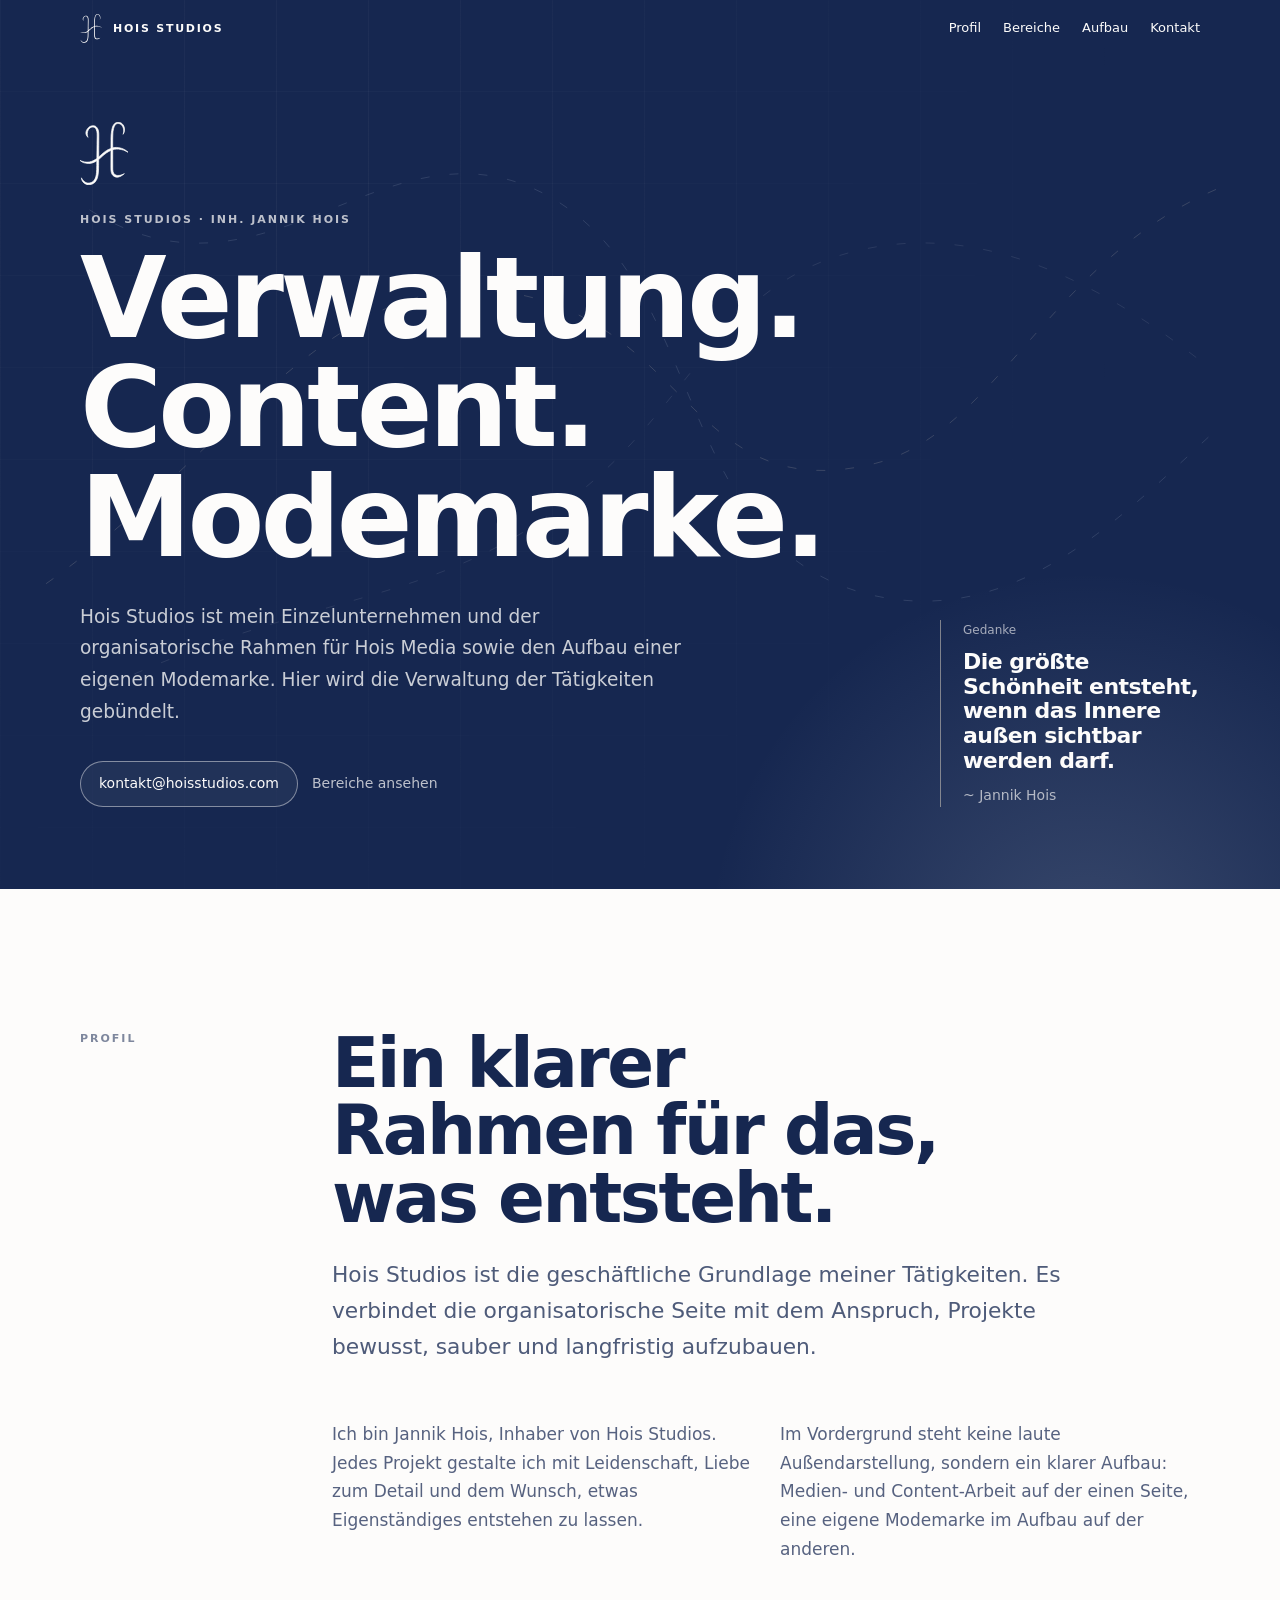
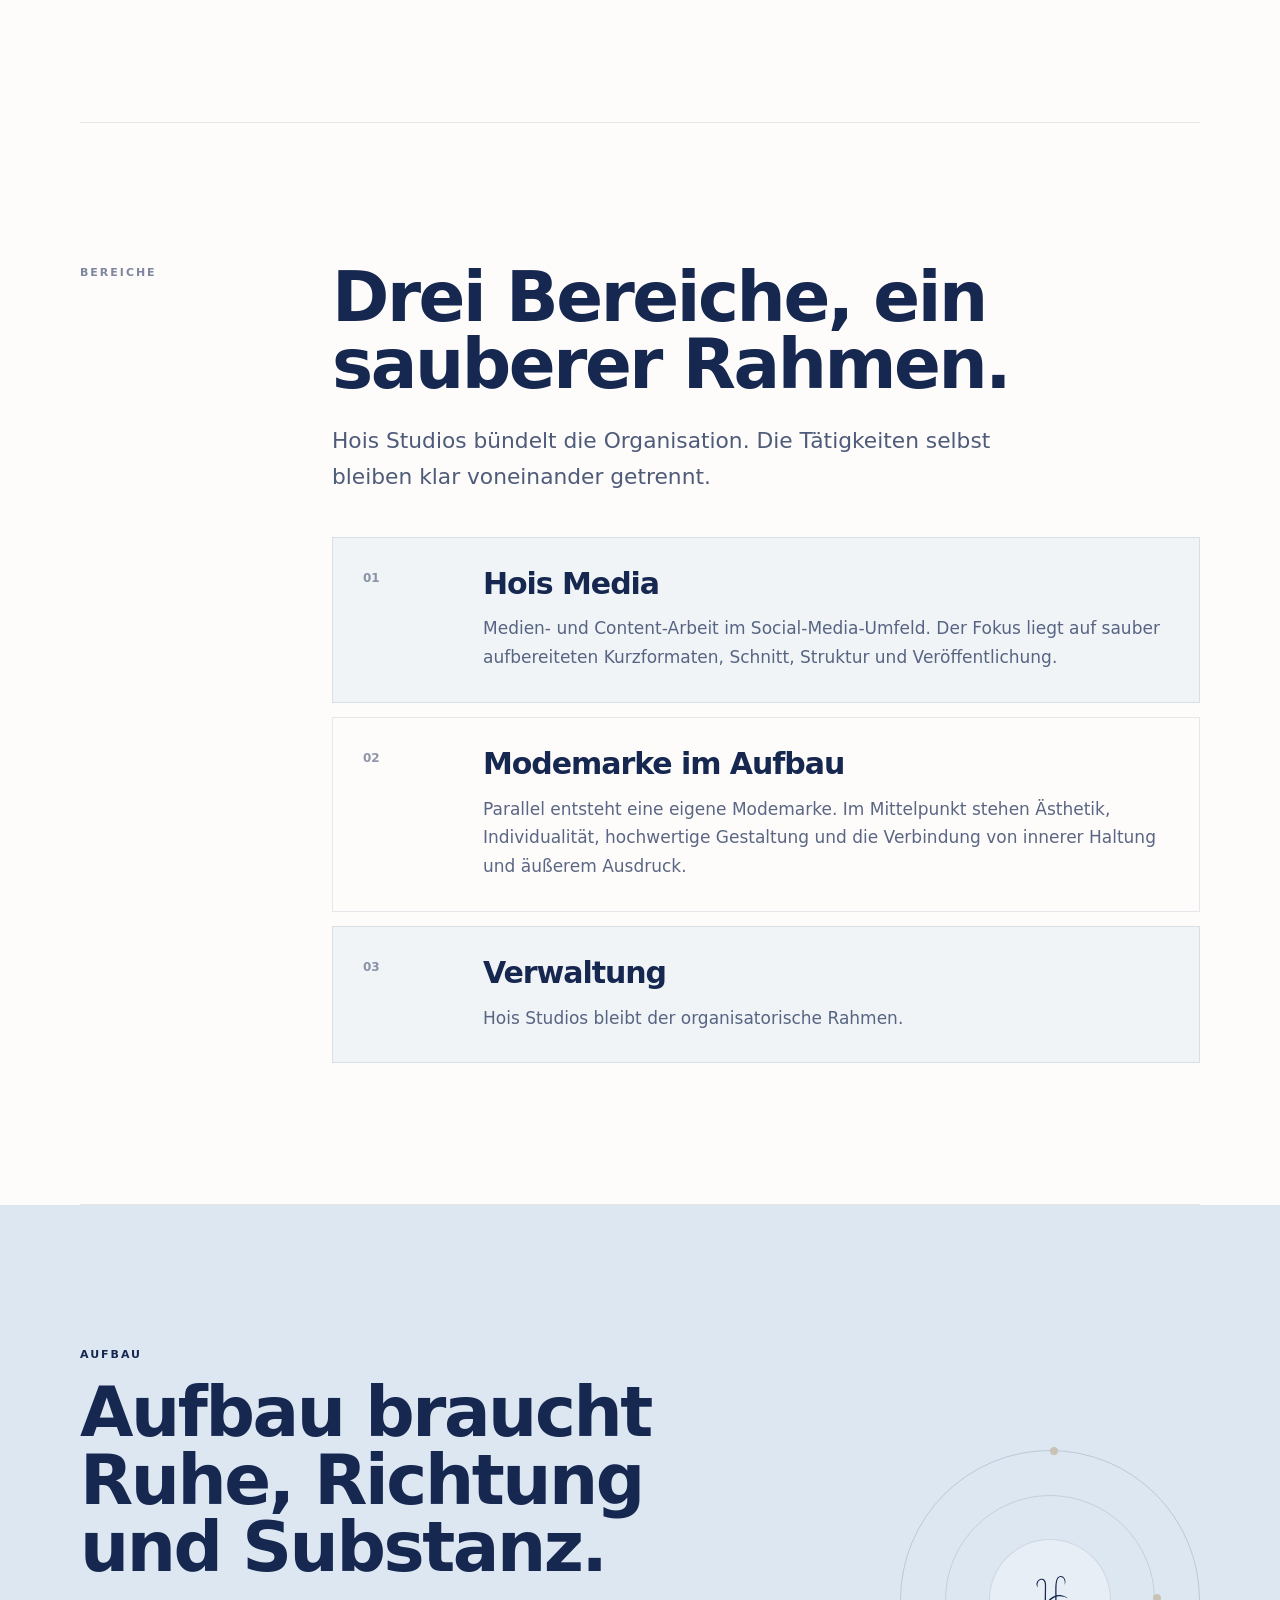
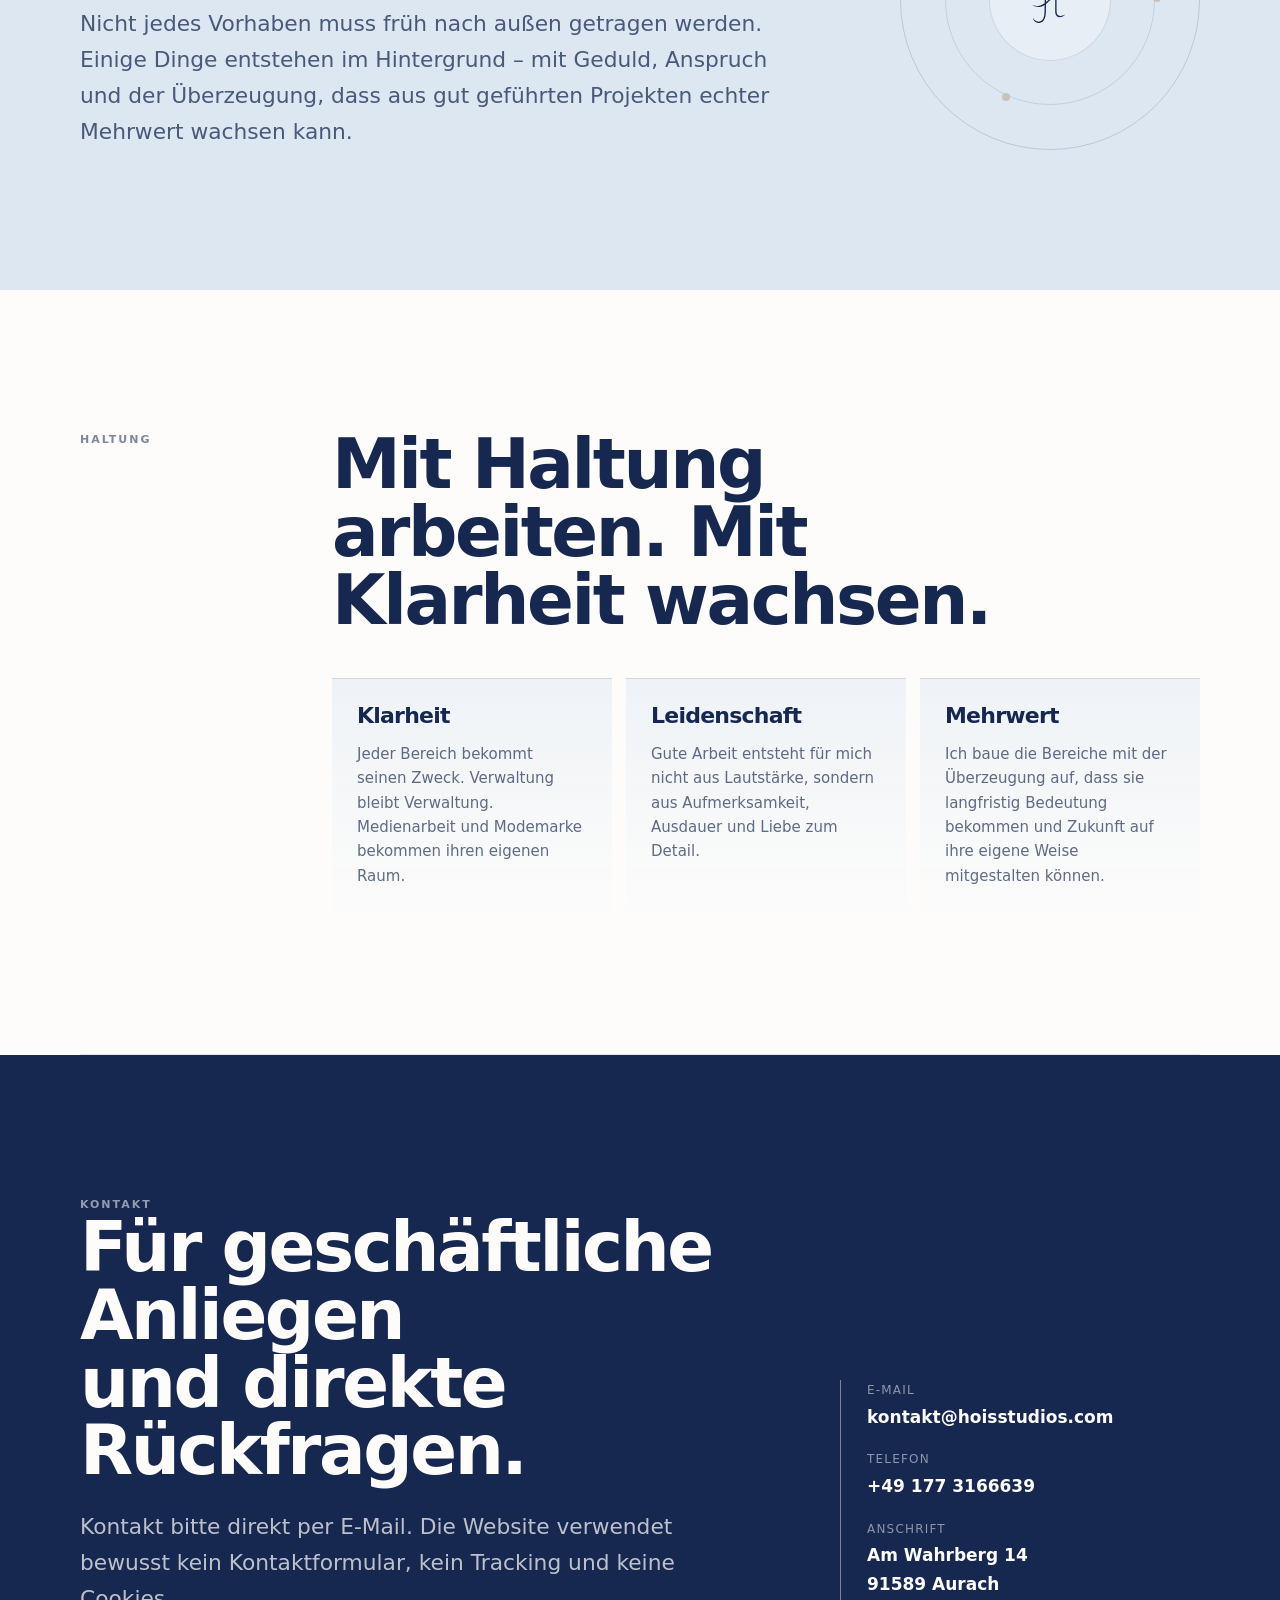
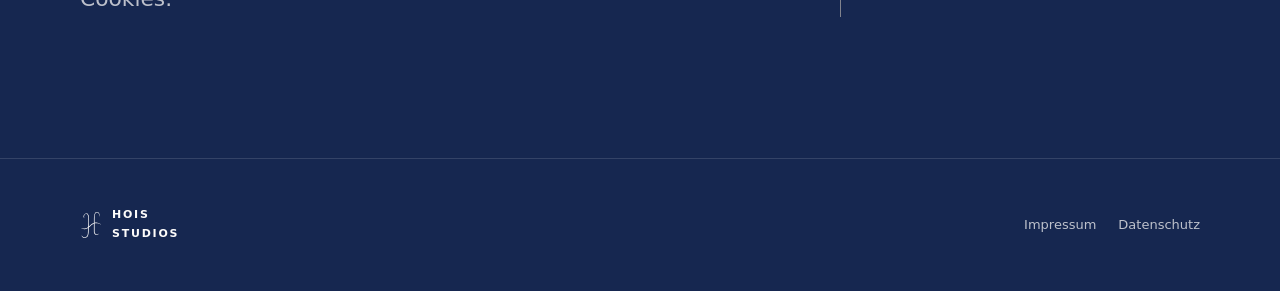
==== commit cac016b3: "Update index.html" ====
--- a/index.html
+++ b/index.html
@@ -389,9 +389,9 @@
   background: var(--color-dust);
   animation: breathe 4s ease-in-out infinite;
 }
-.orbit-dot:nth-child(1) { top: -2px; left: 50%; }
-.orbit-dot:nth-child(2) { right: 30px; top: 48%; animation-delay: .5s; }
-.orbit-dot:nth-child(3) { bottom: 45px; left: 34%; animation-delay: 1s; }
+.orbit-dot:nth-child(1) { top: -4px; left: 50%; }
+.orbit-dot:nth-child(2) { right: 38px; top: 48%; animation-delay: .5s; }
+.orbit-dot:nth-child(3) { bottom: 48px; left: 34%; animation-delay: 1s; }
 .orbit .logo { width: 36px; height: 47px; z-index: 2; color: var(--color-indigo); }
 .principles {
   display: grid;
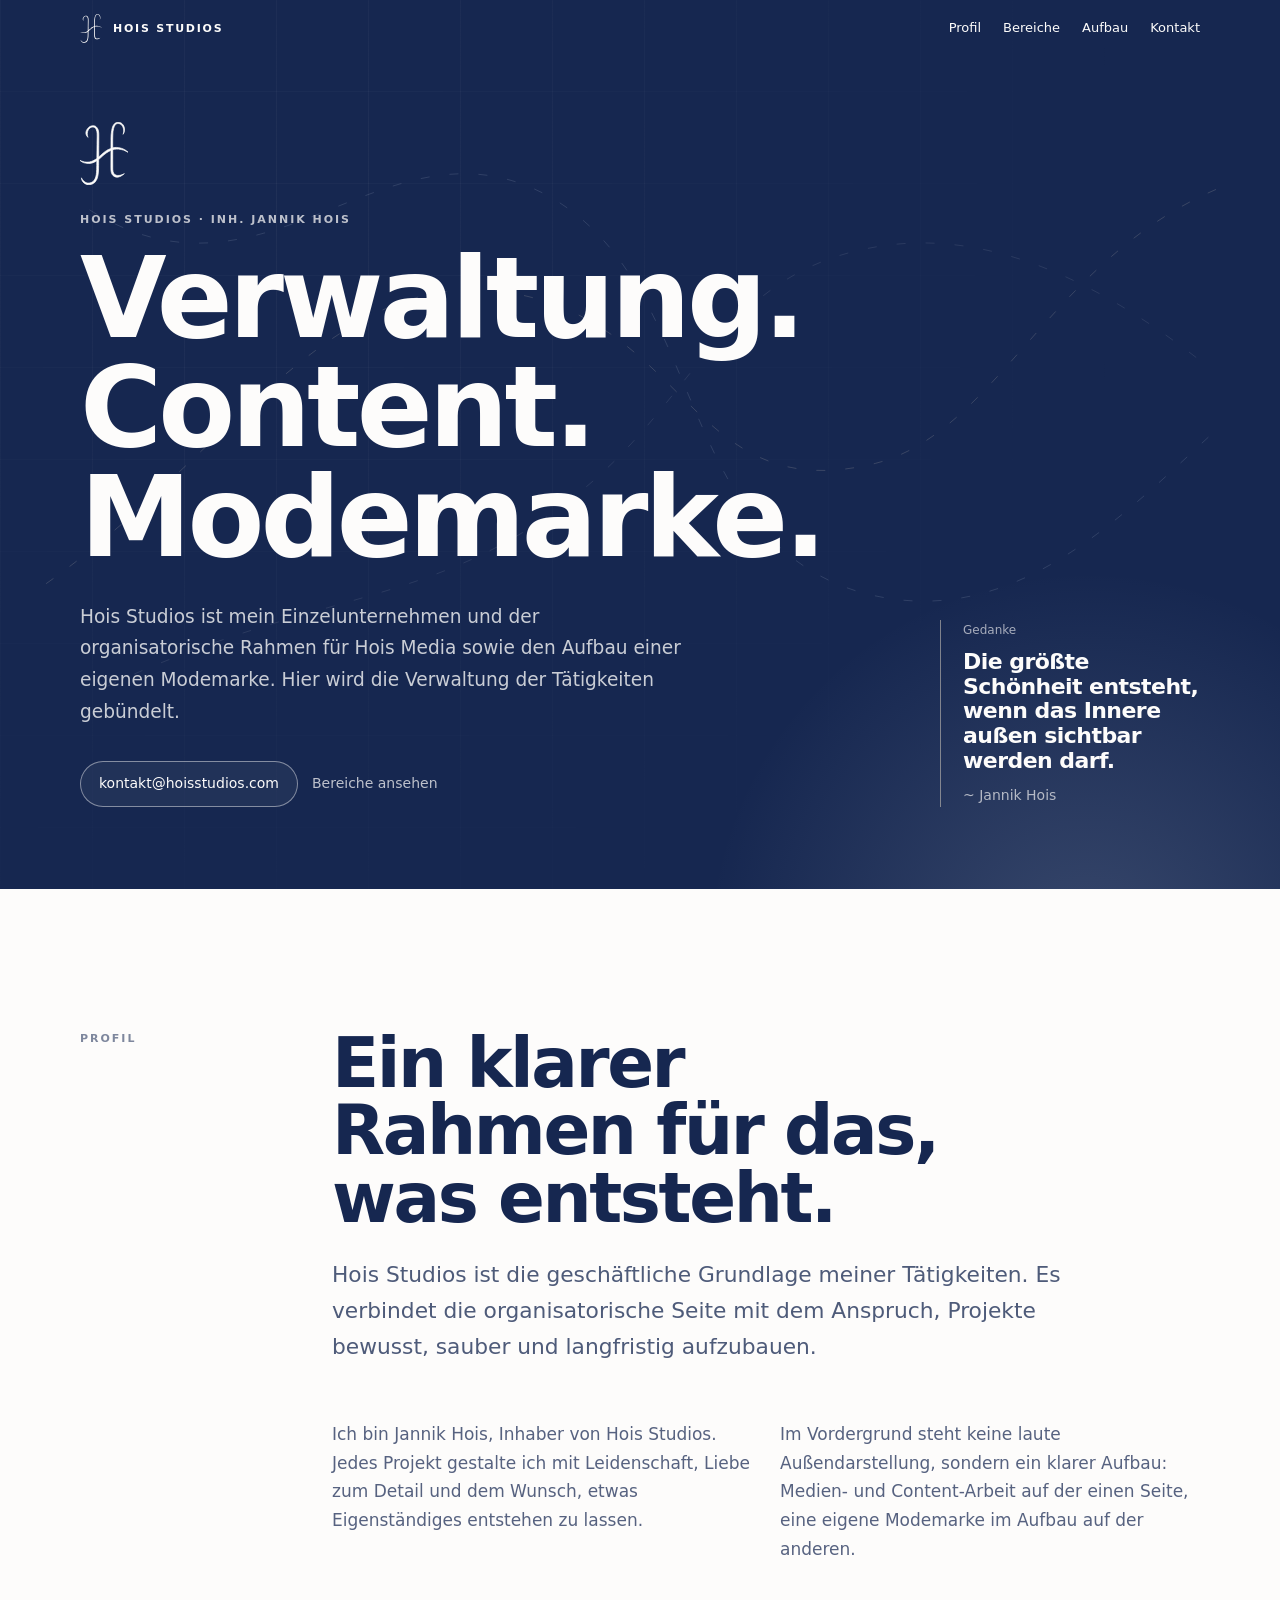
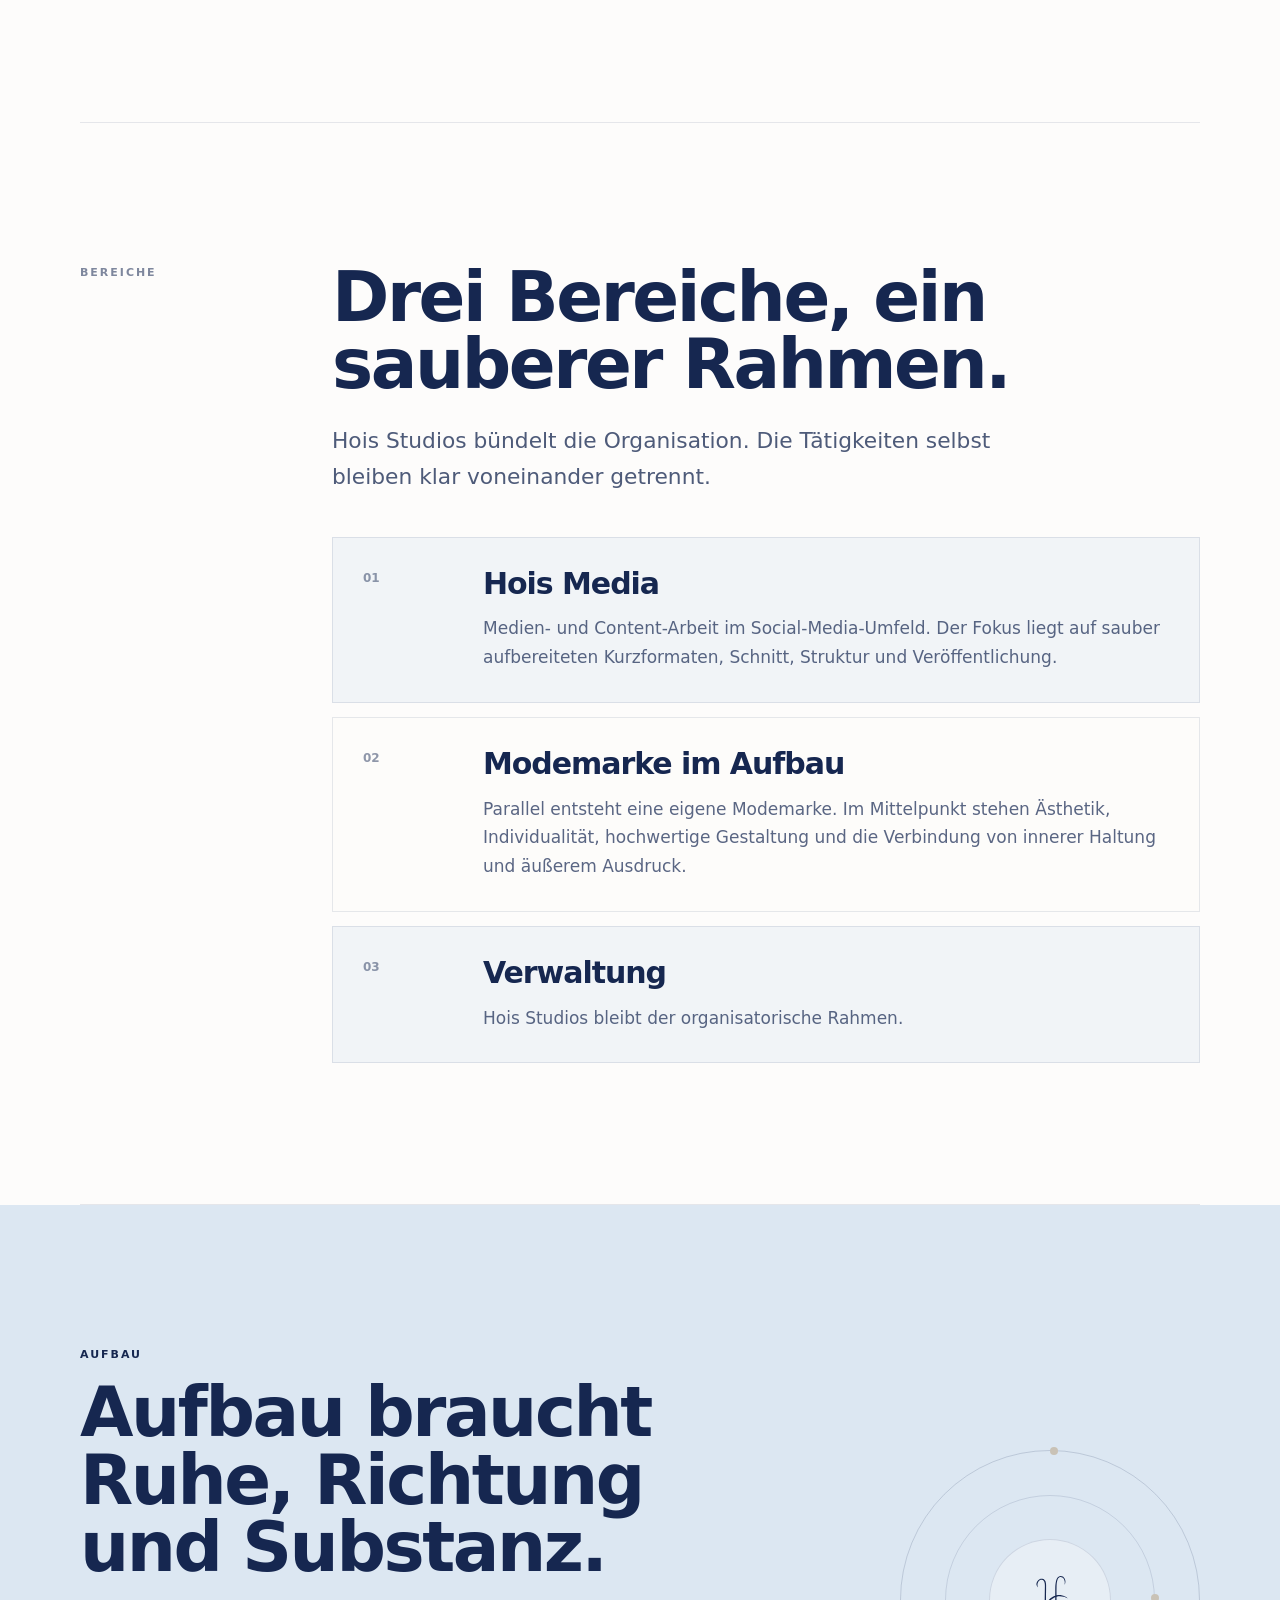
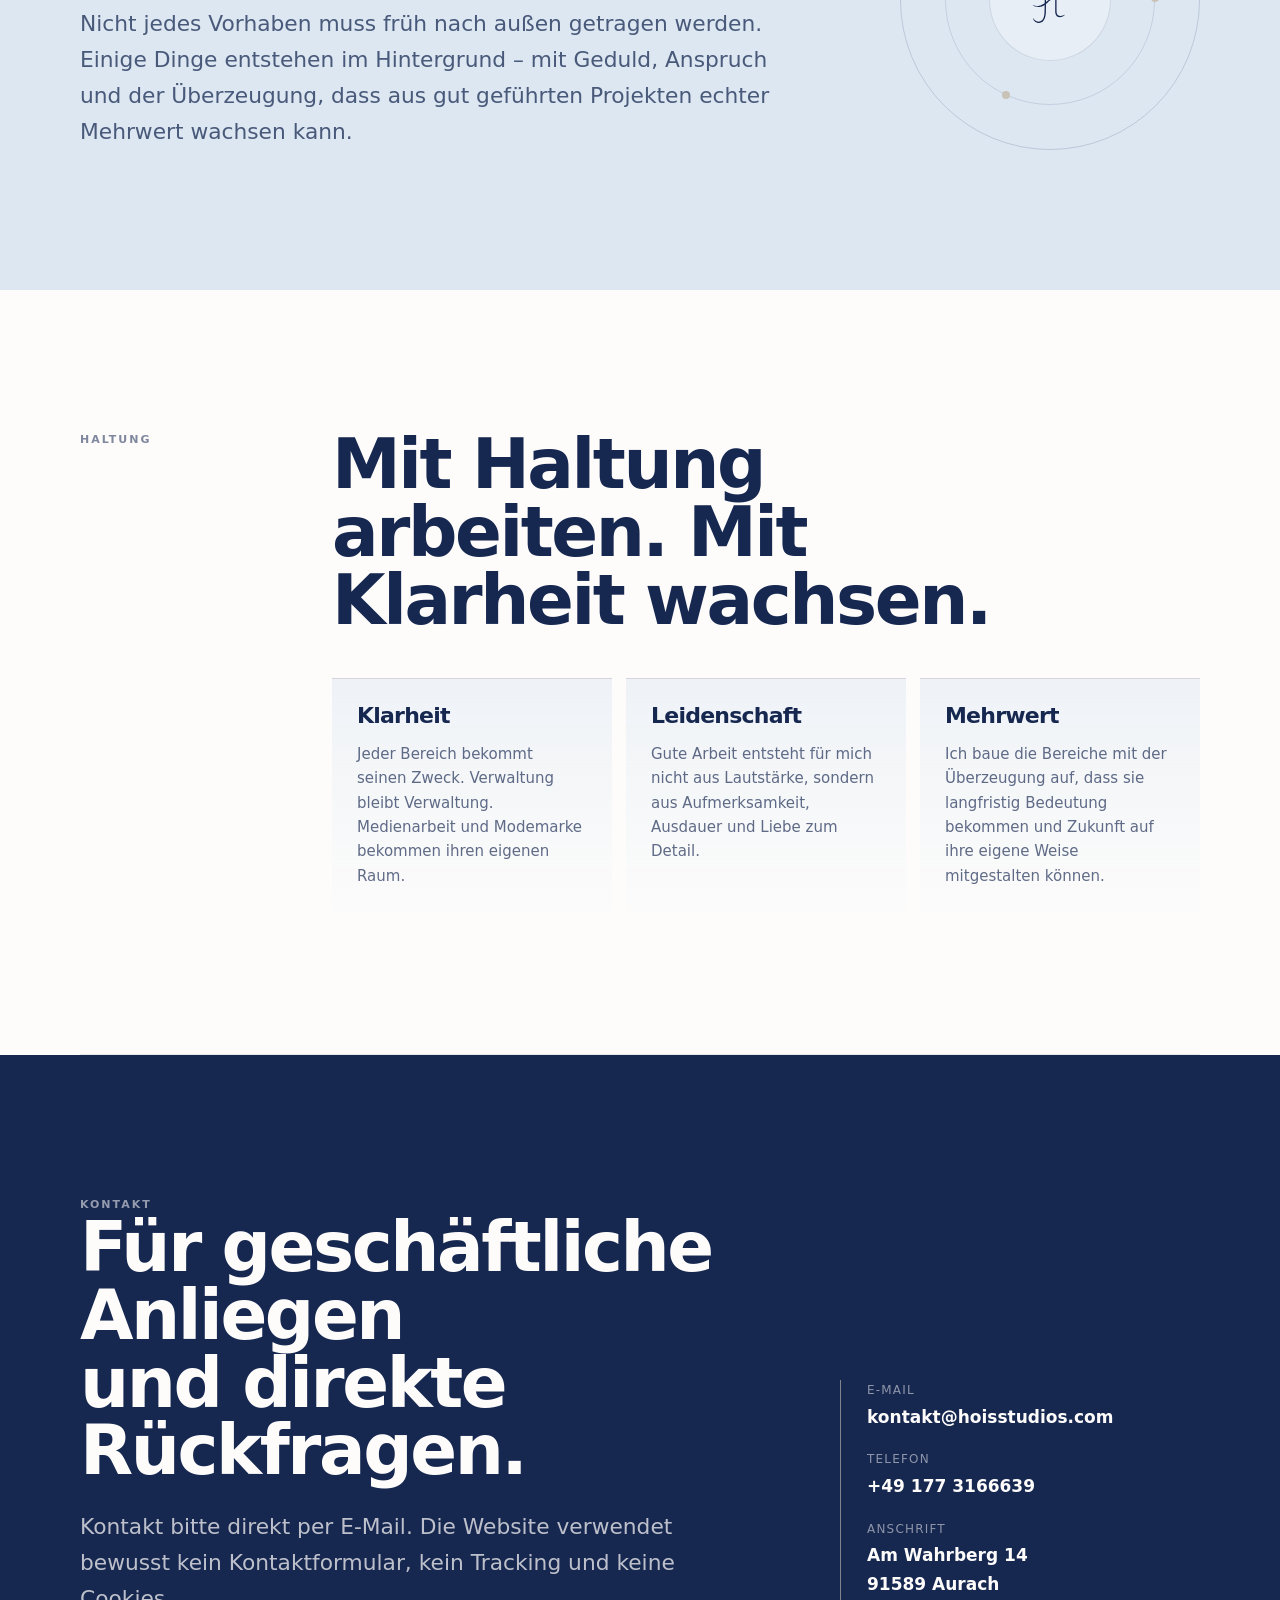
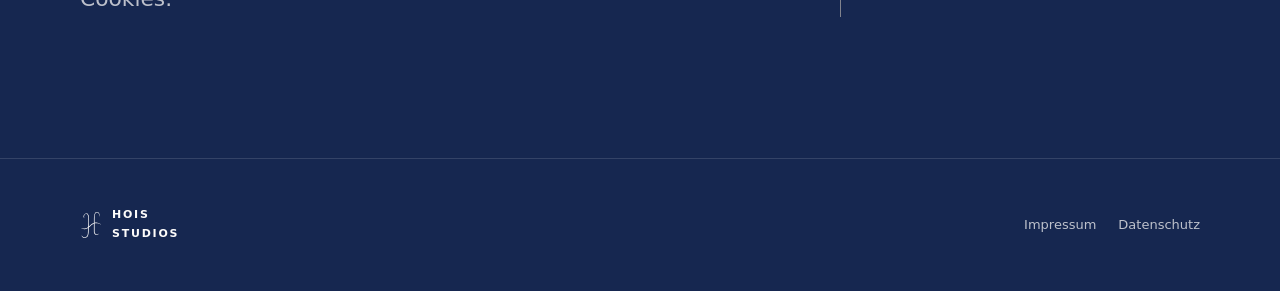
==== commit 86611ff6: "Update index.html" ====
--- a/index.html
+++ b/index.html
@@ -390,8 +390,8 @@
   animation: breathe 4s ease-in-out infinite;
 }
 .orbit-dot:nth-child(1) { top: -4px; left: 50%; }
-.orbit-dot:nth-child(2) { right: 38px; top: 48%; animation-delay: .5s; }
-.orbit-dot:nth-child(3) { bottom: 48px; left: 34%; animation-delay: 1s; }
+.orbit-dot:nth-child(2) { right: 40px; top: 48%; animation-delay: .5s; }
+.orbit-dot:nth-child(3) { bottom: 50px; left: 34%; animation-delay: 1s; }
 .orbit .logo { width: 36px; height: 47px; z-index: 2; color: var(--color-indigo); }
 .principles {
   display: grid;
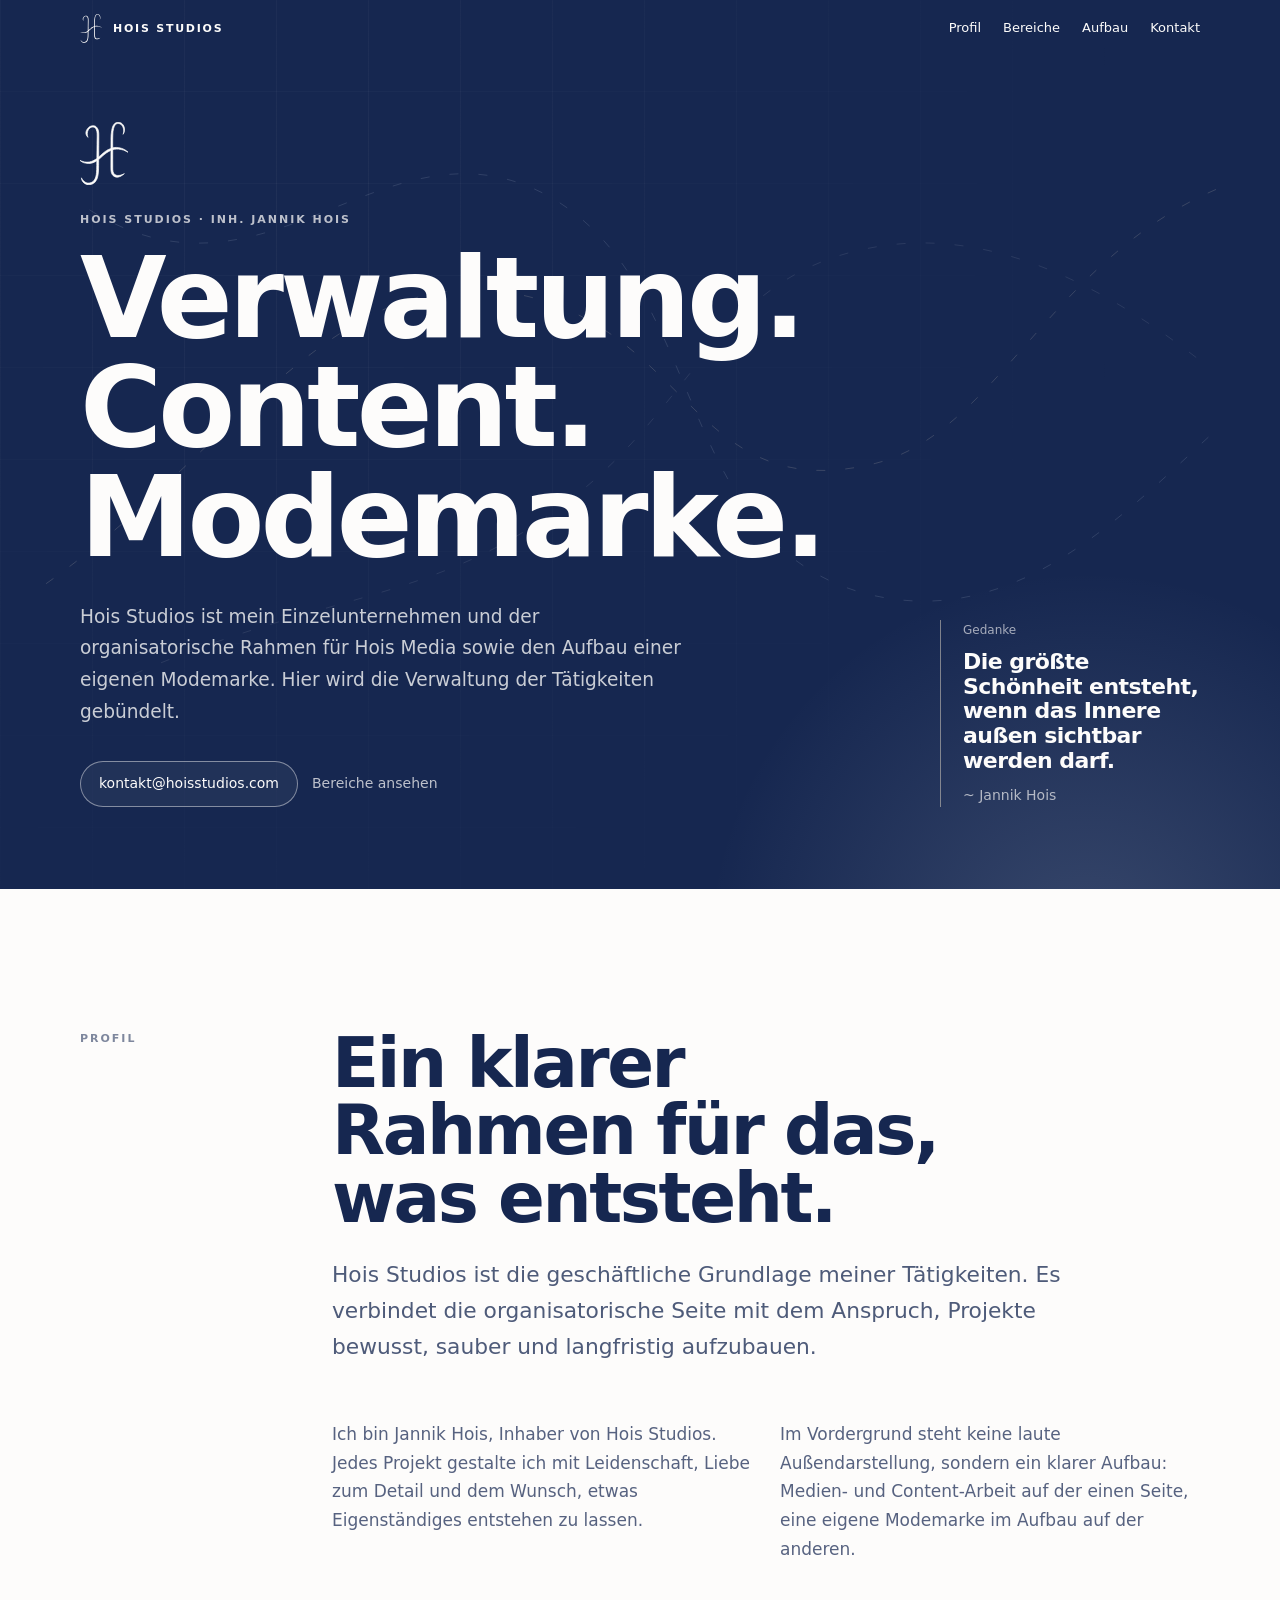
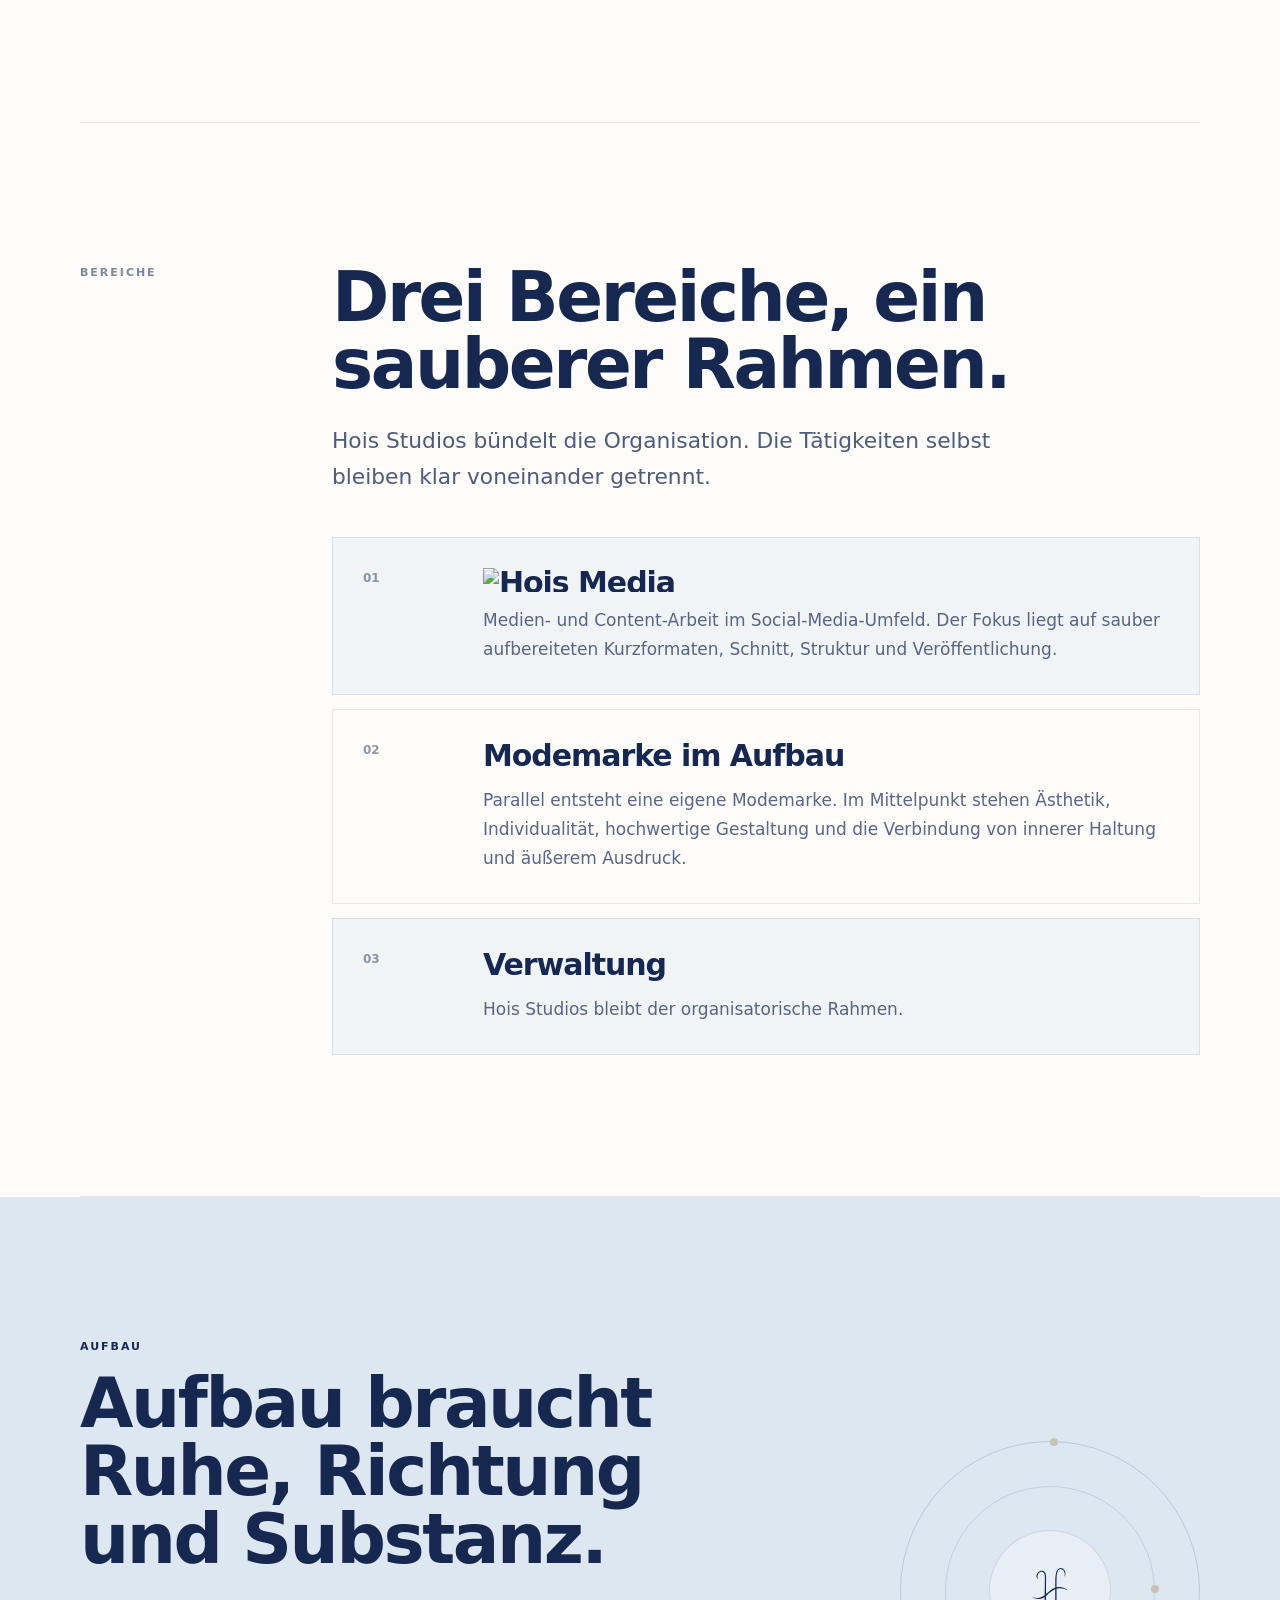
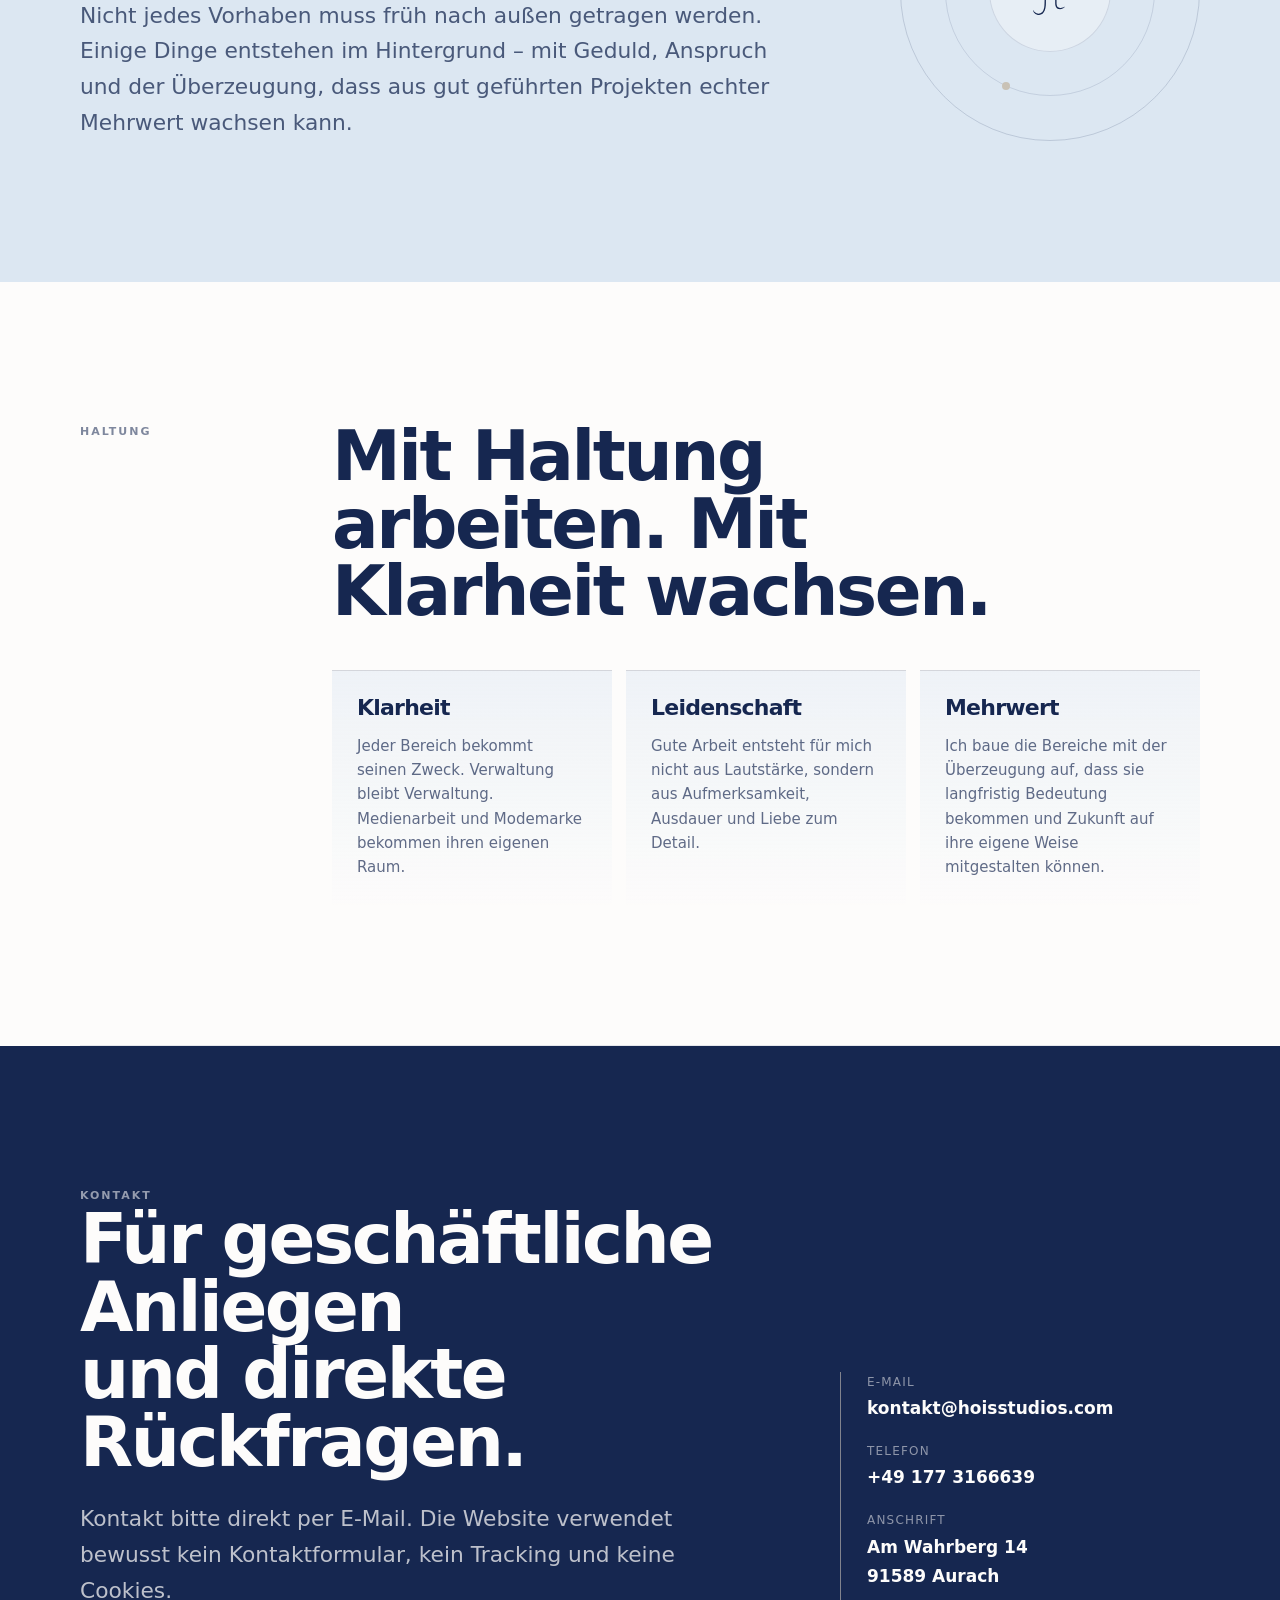
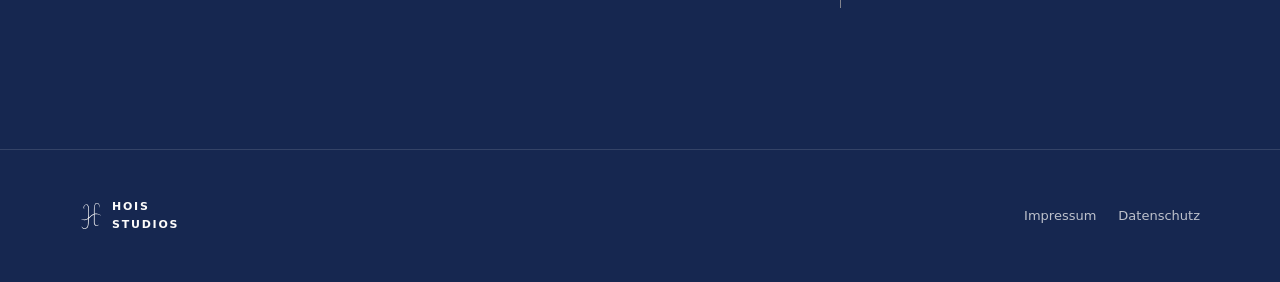
==== commit d730fbc1: "Add files via upload" ====
--- a/index.html
+++ b/index.html
@@ -348,6 +348,22 @@
   color: rgba(22,39,80,.48);
 }
 .area-card p { margin: 14px 0 0; color: rgba(22,39,80,.70); max-width: 760px; }
+.media-brand-heading {
+  display: flex;
+  align-items: center;
+  gap: 13px;
+  line-height: 1;
+}
+.media-brand-wordmark {
+  width: min(235px, 62vw);
+  height: auto;
+  max-height: 24px;
+}
+.media-brand-sign {
+  width: 28px;
+  height: auto;
+  flex: 0 0 auto;
+}
 .brand-build {
   position: relative;
   padding: 0;
@@ -548,6 +564,9 @@
   .section-label { position: static; }
   .copy-cols, .principles { grid-template-columns: 1fr; }
   .area-card { grid-template-columns: 1fr; gap: 12px; padding: 24px; }
+  .media-brand-heading { gap: 10px; }
+  .media-brand-wordmark { width: min(205px, 70vw); max-height: 22px; }
+  .media-brand-sign { width: 24px; }
   .brand-build-inner, .contact-inner { padding: 74px 0; }
   .orbit { max-width: 260px; }
   .contact-box { padding-left: 20px; }
@@ -635,7 +654,7 @@
           <article class="area-card reveal">
             <div class="area-number">01</div>
             <div>
-              <h3>Hois Media</h3>
+              <h3 class="media-brand-heading"><img class="media-brand-wordmark" src="Hois%20Media%20schriftfont.svg" alt="Hois Media"><img class="media-brand-sign" src="Hois%20Media%20Logo.svg" alt="" aria-hidden="true"></h3>
               <p>Medien- und Content-Arbeit im Social-Media-Umfeld. Der Fokus liegt auf sauber aufbereiteten Kurzformaten, Schnitt, Struktur und Veröffentlichung.</p>
             </div>
           </article>
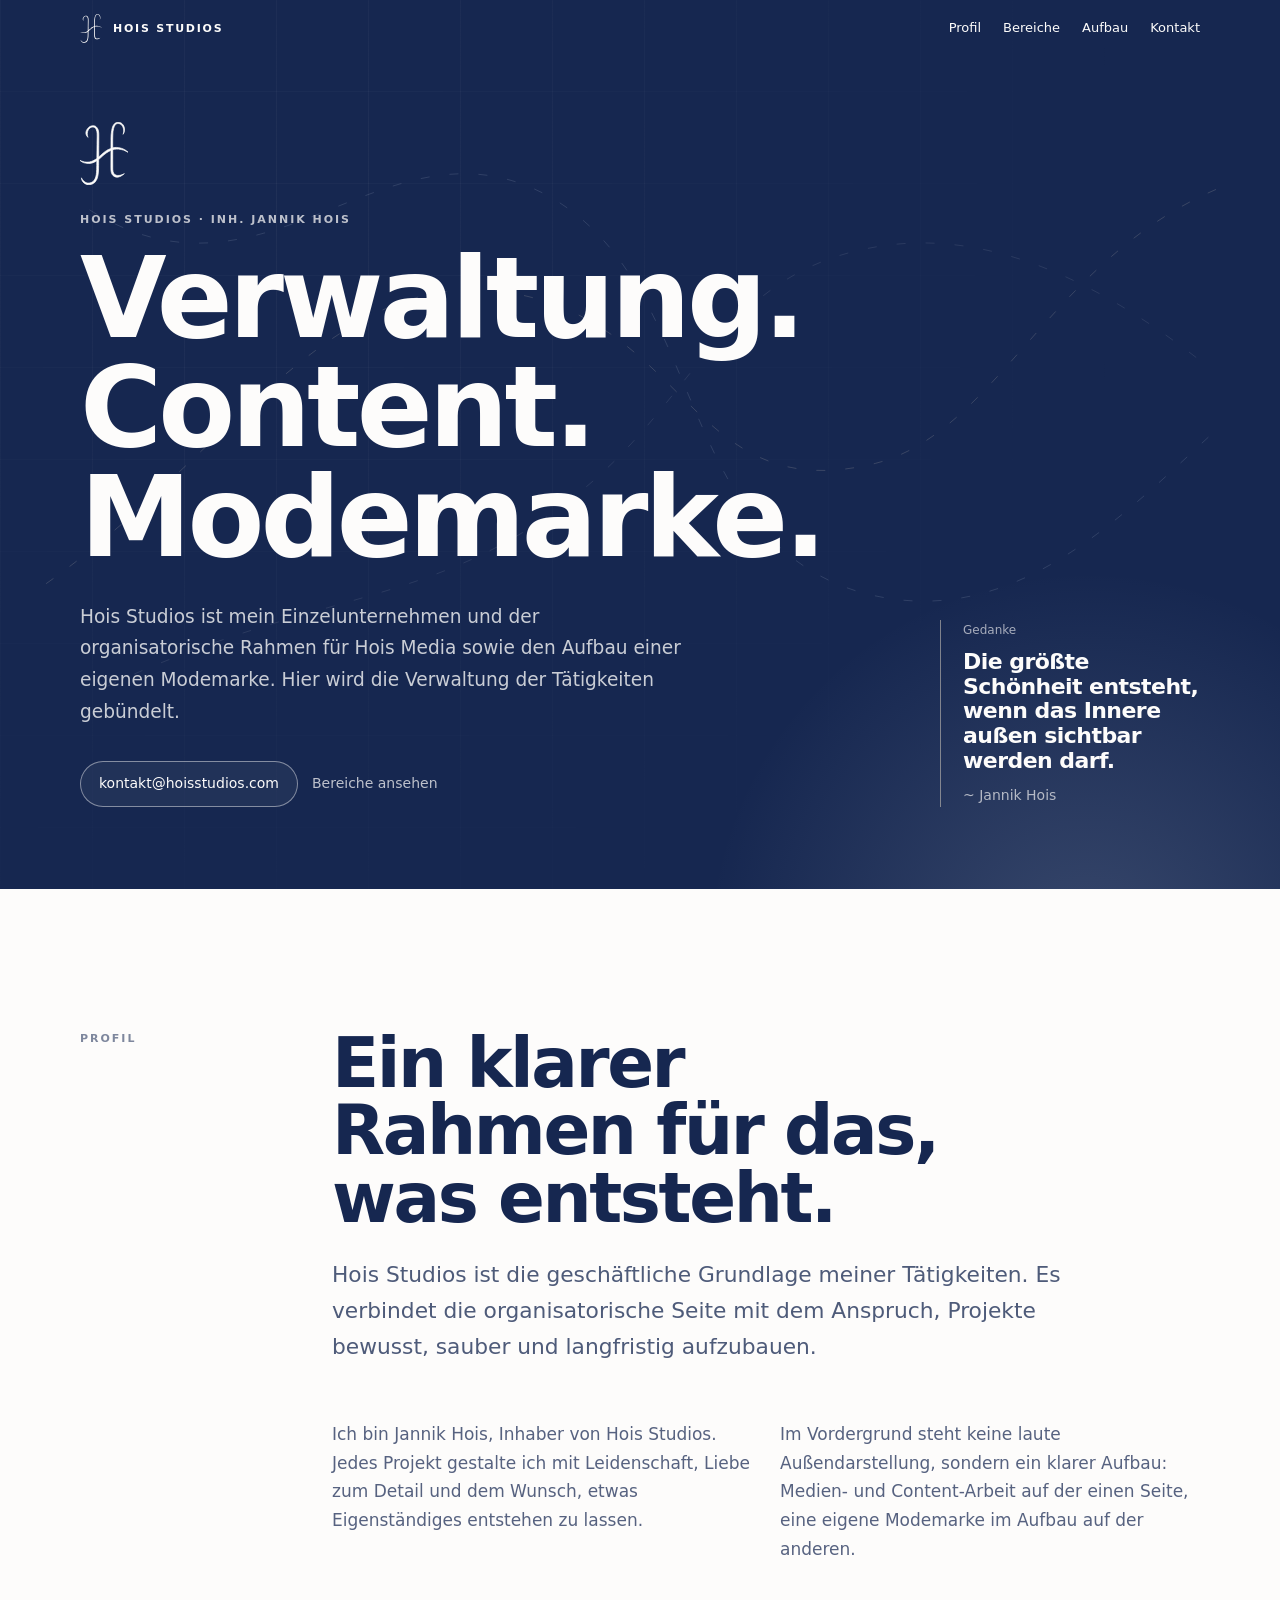
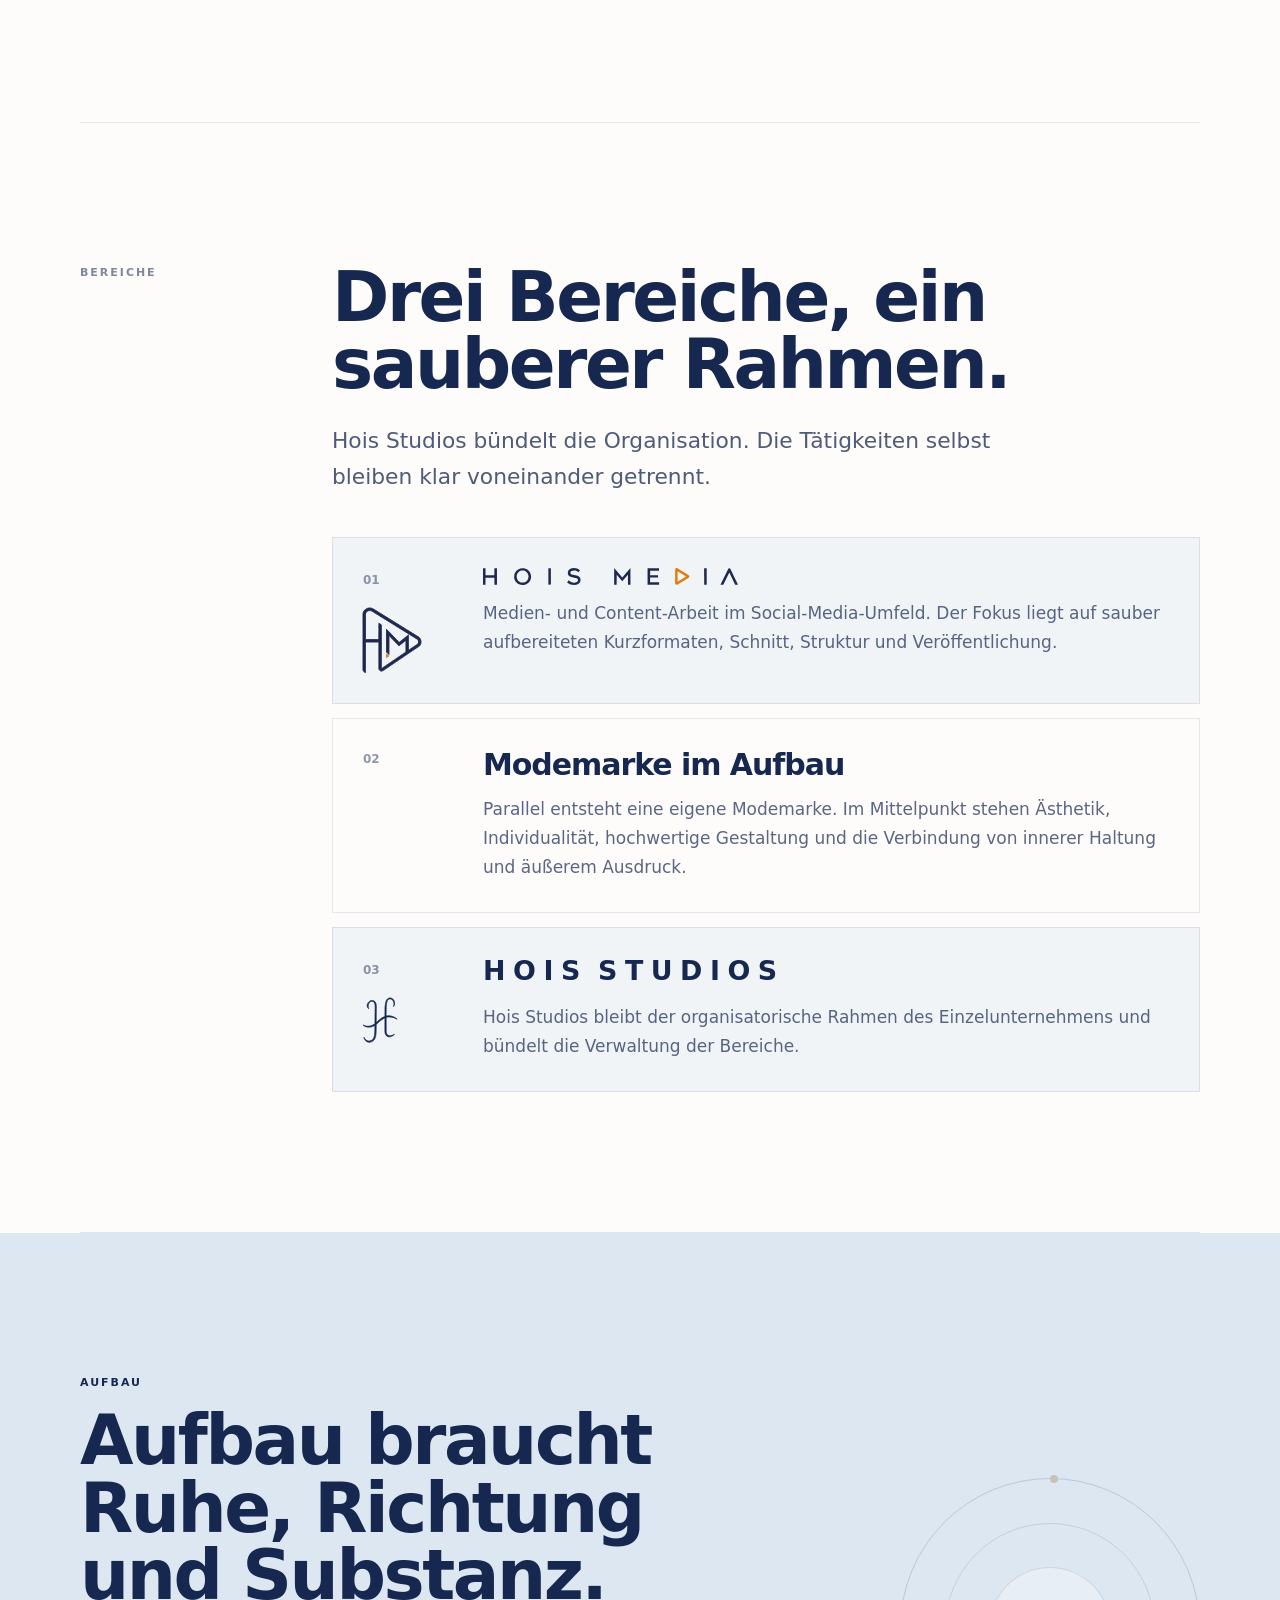
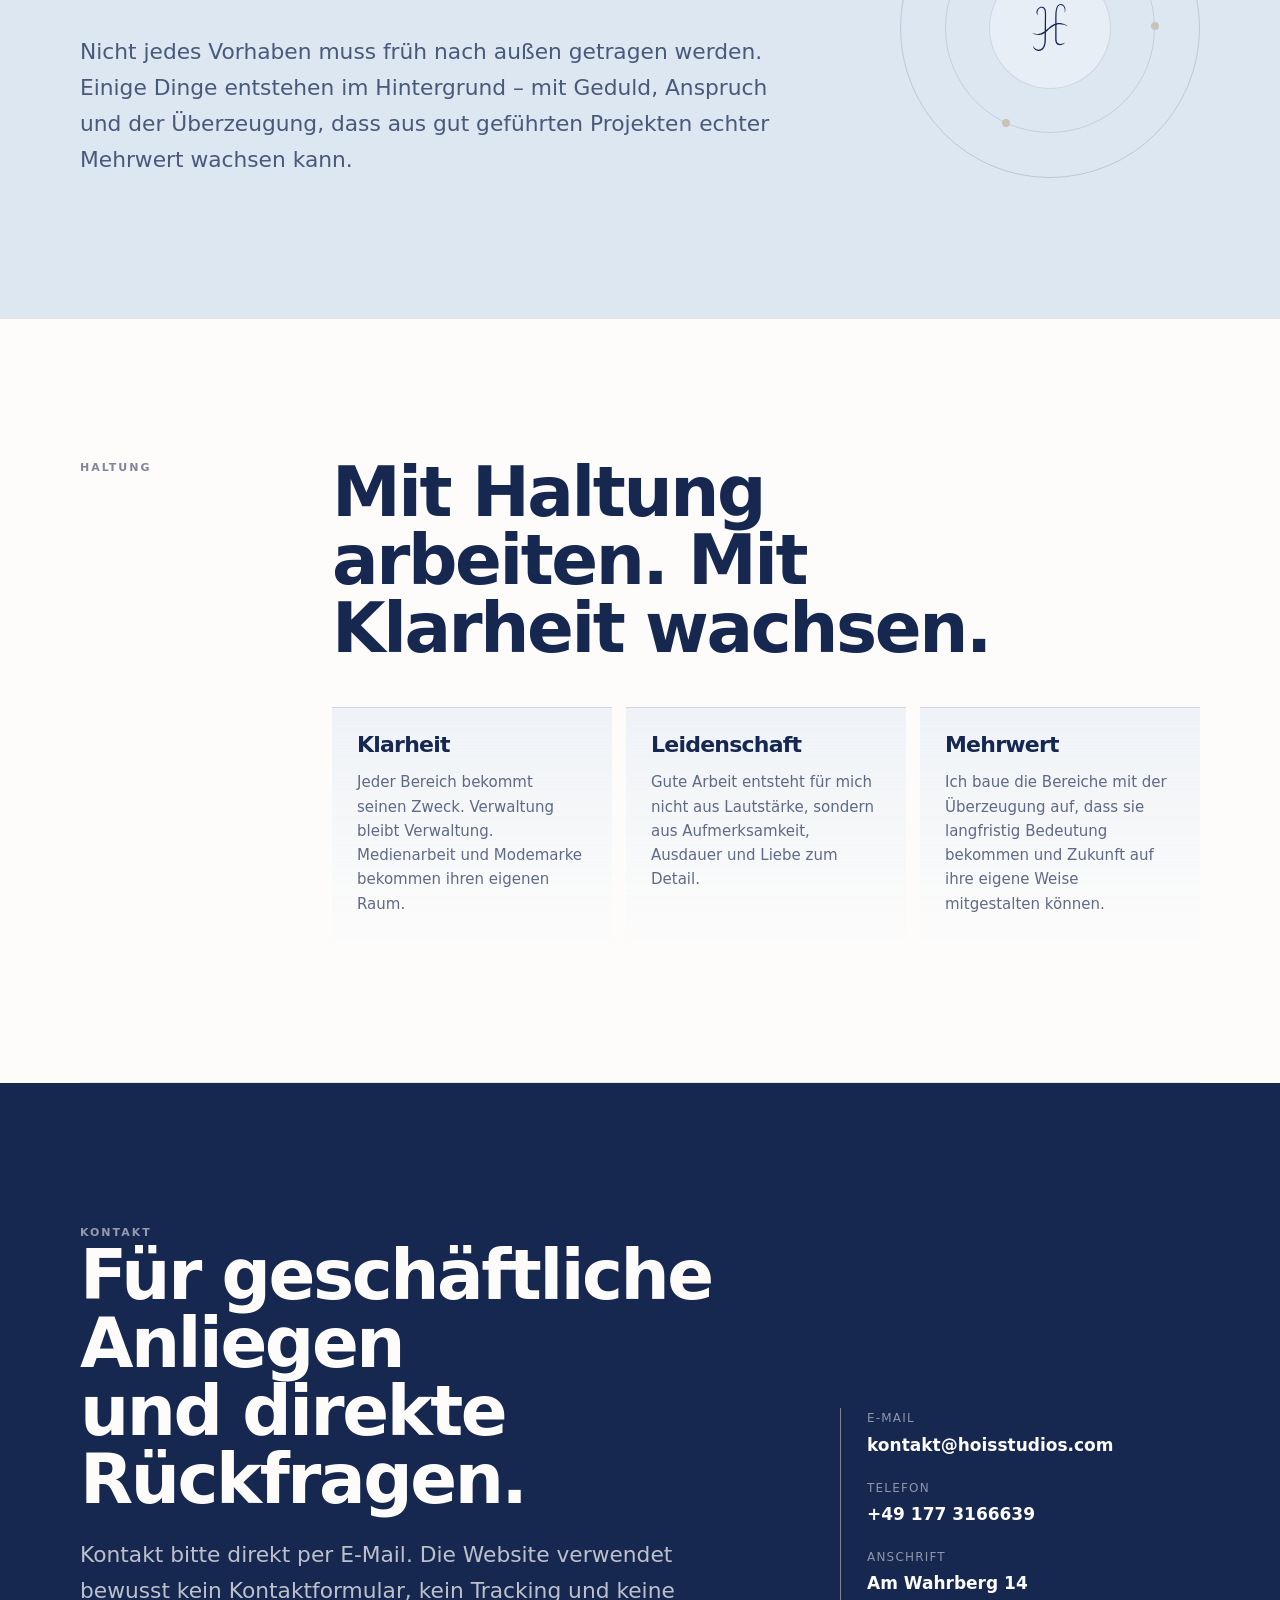
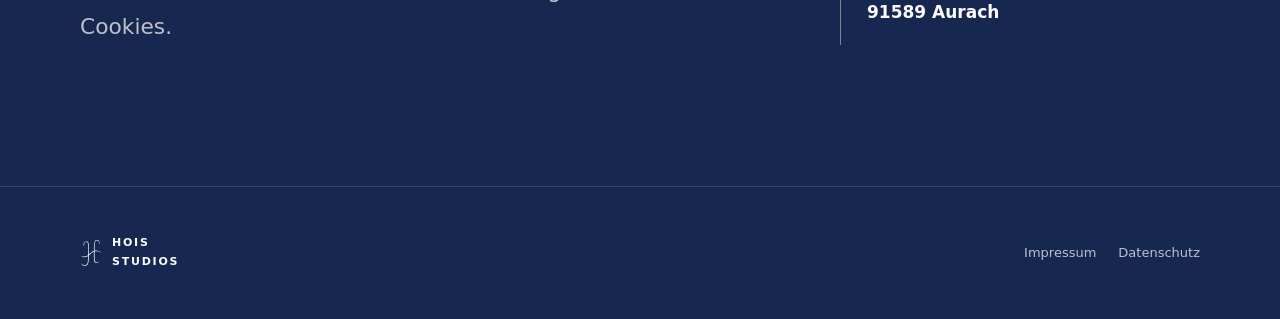
==== commit 63863df7: "Add files via upload" ====
--- a/index.html
+++ b/index.html
@@ -341,12 +341,43 @@
 }
 .area-card:nth-child(even) { background: rgba(253,252,251,.8); }
 .area-card:hover { transform: translateY(-4px); border-color: rgba(22,39,80,.22); background: rgba(220,231,242,.52); }
+.area-side {
+  display: flex;
+  flex-direction: column;
+  align-items: flex-start;
+  gap: 18px;
+  padding-top: 2px;
+}
 .area-number {
   font-family: var(--font-heading);
   font-size: 12px;
   font-weight: 720;
   color: rgba(22,39,80,.48);
 }
+.area-emblem {
+  display: inline-flex;
+  align-items: center;
+  justify-content: center;
+}
+.area-emblem--media { width: 58px; }
+.area-emblem--studios { width: 34px; }
+.area-emblem svg {
+  width: 100%;
+  height: auto;
+  overflow: visible;
+}
+.draw-on-reveal path {
+  fill: transparent;
+  stroke: var(--logo-fill, currentColor);
+  stroke-width: var(--logo-stroke-width, 1.6);
+  stroke-linecap: round;
+  stroke-linejoin: round;
+  stroke-dasharray: 1;
+  stroke-dashoffset: 1;
+}
+.reveal.visible .draw-on-reveal path {
+  animation: draw 1.35s var(--ease) forwards, fillLogo .55s ease .95s forwards;
+}
 .area-card p { margin: 14px 0 0; color: rgba(22,39,80,.70); max-width: 760px; }
 .media-brand-heading {
   display: flex;
@@ -355,14 +386,21 @@
   line-height: 1;
 }
 .media-brand-wordmark {
-  width: min(235px, 62vw);
+  width: min(255px, 68vw);
   height: auto;
-  max-height: 24px;
-}
-.media-brand-sign {
-  width: 28px;
-  height: auto;
-  flex: 0 0 auto;
+  max-height: 26px;
+}
+.studios-brand-heading {
+  display: inline-flex;
+  align-items: center;
+  flex-wrap: wrap;
+  gap: 0.38em;
+  font-family: var(--font-heading);
+  font-size: clamp(22px, 2.1vw, 31px);
+  font-weight: 700;
+  letter-spacing: .28em;
+  line-height: 1;
+  text-transform: uppercase;
 }
 .brand-build {
   position: relative;
@@ -524,6 +562,7 @@
 .reveal.visible { opacity: 1; transform: translateY(0); }
 @keyframes draw { to { stroke-dashoffset: 0; } }
 @keyframes fillmark { to { fill: currentColor; } }
+@keyframes fillLogo { to { fill: var(--logo-fill, currentColor); } }
 @keyframes line { to { stroke-dashoffset: -420; } }
 @keyframes breathe { 50% { transform: scale(1.7); opacity: .55; } }
 @media (max-width: 880px) {
@@ -563,10 +602,22 @@
   .section { padding: 74px 0; }
   .section-label { position: static; }
   .copy-cols, .principles { grid-template-columns: 1fr; }
-  .area-card { grid-template-columns: 1fr; gap: 12px; padding: 24px; }
+  .area-card { grid-template-columns: 1fr; gap: 16px; padding: 24px; }
+  .area-side {
+    flex-direction: row;
+    align-items: center;
+    gap: 16px;
+    padding-top: 0;
+  }
+  .area-emblem--media { width: 48px; }
+  .area-emblem--studios { width: 28px; }
   .media-brand-heading { gap: 10px; }
   .media-brand-wordmark { width: min(205px, 70vw); max-height: 22px; }
-  .media-brand-sign { width: 24px; }
+  .studios-brand-heading {
+    gap: .24em;
+    font-size: clamp(18px, 6vw, 24px);
+    letter-spacing: .18em;
+  }
   .brand-build-inner, .contact-inner { padding: 74px 0; }
   .orbit { max-width: 260px; }
   .contact-box { padding-left: 20px; }
@@ -652,9 +703,17 @@
         <p class="lead reveal">Hois Studios bündelt die Organisation. Die Tätigkeiten selbst bleiben klar voneinander getrennt.</p>
         <div class="area-list">
           <article class="area-card reveal">
-            <div class="area-number">01</div>
+            <div class="area-side">
+              <div class="area-number">01</div>
+              <div class="area-emblem area-emblem--media" aria-hidden="true">
+                <svg class="draw-on-reveal" viewBox="0 0 117.76 131.07" focusable="false">
+                  <path style="--logo-fill:#1f294e; --logo-stroke-width:1.65;" d="M65.37,110.38l-23.89,16.23c-1.87,1.27-3.89,1.95-6.1.94-1.76-.81-3.29-2.81-3.15-5.12l.02-53.3-27.24-.03-.02,61.97C2.36,130.28,0,127.7,0,124.66V12.39c0-3.62,1.93-6.88,4.63-9.14C9.14-.52,15.88-1.12,20.99,2.04l42.6,26.33,49.4,30.69c3.17,1.97,4.59,5.84,4.77,9.29.16,4.72-2.1,8.71-6.23,10.79l-22.17,15-5.81,3.95-5.94,4.02-12.23,8.29ZM52.68,93.9l-4.91-3.91v-46.71s20.72,21.36,20.72,21.36l4.97,5.26,18.75-14.99.04,31.05,18.48-12.34c2.77-2.96,2.64-7.39-.24-10.16l-32.23-19.91-17.72-10.98L20.29,7.65c-2.06-1.27-3.83-2.35-6.22-2.44-5.21-.2-9.4,3.62-9.06,8.96l-.02,49.84h27.25s.01-32.85.01-32.85l4.99,3.08v87.9c0,.36.13.55.23.66.11.12.33.16.62-.03l41.69-28.4,7.5-5.09-.06-23.83-3.09,2.44-11.04,8.91-20.38-21.18-.03,38.28Z"></path>
+                  <path style="--logo-fill:#e37b0c; --logo-stroke-width:1.65;" d="M52.68,97.58c-1.68.94-3.37,1.88-5.05,2.81l.12-6.73c1.64,1.3,3.29,2.61,4.93,3.91Z"></path>
+                </svg>
+              </div>
+            </div>
             <div>
-              <h3 class="media-brand-heading"><img class="media-brand-wordmark" src="Hois%20Media%20schriftfont.svg" alt="Hois Media"><img class="media-brand-sign" src="Hois%20Media%20Logo.svg" alt="" aria-hidden="true"></h3>
+              <h3 class="media-brand-heading"><img class="media-brand-wordmark" src="Hois%20Media%20schriftfont.svg" alt="Hois Media"></h3>
               <p>Medien- und Content-Arbeit im Social-Media-Umfeld. Der Fokus liegt auf sauber aufbereiteten Kurzformaten, Schnitt, Struktur und Veröffentlichung.</p>
             </div>
           </article>
@@ -666,10 +725,17 @@
             </div>
           </article>
           <article class="area-card reveal">
-            <div class="area-number">03</div>
+            <div class="area-side">
+              <div class="area-number">03</div>
+              <div class="area-emblem area-emblem--studios" aria-hidden="true">
+                <svg class="draw-on-reveal" viewBox="0 0 104.36 135.7" focusable="false">
+                  <path style="--logo-fill:#162750; --logo-stroke-width:1.45;" d="M15.03,135.09c-2.66-.83-4.51-1.9-5.04-2.26-.55-.37-2.23-1.56-3.81-3.66-.63-.83-1.62-2.17-2.31-4.2-.57-1.7-.69-3.19-.7-4.2.37.89.91,2,1.68,3.2.95,1.49,1.86,2.49,2.12,2.77.76.82,2.29,2.46,4.82,3.73,1.17.59,3.93,1.99,7.54,1.62.5-.05.84-.1,1.31-.18,1.68-.29,5.31-.97,8.25-3.7.25-.23.56-.54.89-.92,4.2-4.33,5.7-12.12,6.16-18.16.12-2.12.24-4.24.36-6.37.06-2.95.12-5.9.19-8.85l.11-10.22c-.59.37-1.41.87-2.41,1.42-.92.5-3.32,1.8-6.06,2.74-1.24.42-4.83,1.58-9.65,1.63-4.75.05-8.6-1-11.13-1.92-.91-.42-1.87-.91-2.87-1.5-.55-.32-1.07-.65-1.56-.97l-2.79-2.12s-.09-.09-.13-.14c1.65.78,3.66,1.59,5.99,2.26,2.35.68,4.5,1.06,6.32,1.27l1.3.17c1.32.07,2.96.08,4.83-.11,1.12-.11,3.42-.41,6.2-1.27,4.25-1.32,7.27-3.24,9.6-4.74,1.04-.67,1.87-1.26,2.43-1.67l.05-2.55.16-14.15.19-13.55.12-9.54c.06-4.74.32-9.33.07-14.07-.18-3.43-.63-6.7-2.23-9.73-.37-.75-1.58-2.99-4.23-4.17-3.25-1.45-6.29-.23-7.1.09-5.16,2.03-6.81,7.91-7.25,9.47-1.63,5.79.39,10.73,1.15,12.36-1.18-1.03-4.13-3.91-4.74-8.38,0,0-.98-7.2,5.92-13.27,1.69-1.49,3.59-2.38,3.59-2.38,0,0,.21-.1.43-.19,6.15-2.48,10.47-.2,10.47-.2,1.52.8,2.47,1.86,3.2,2.67,1.32,1.47,2.1,2.94,2.55,3.97.24.55.45,1.12.62,1.71.84,2.86,1.2,5.72,1.21,8.74v13.61s-.17,22.01-.17,22.01c-.02,4.76-.04,9.52-.05,14.28.42-.34,1.06-.87,1.83-1.52,4.81-4.05,5.41-5.05,8.79-7.83,3.39-2.79,5.92-4.32,6.81-4.9,1.66-1.07,3.04-1.71,3.57-1.97,2.22-1.1,4.19-1.87,5.73-2.4.02-5.97.03-11.94.05-17.91,0-3.65.09-6.65.18-8.69,0,0,.71-15.92,4.38-22.84,1.05-1.98,2.47-3.52,2.47-3.52.32-.4,1.32-1.43,2.5-2.21,3.47-2.3,8.58-2.2,12.31-.17,1.01.55,1.76,1.15,2.24,1.58.94.94,1.93,1.86,2.57,3.01l1.11,1.97c2.56,4.56,2.42,13.62-1.47,18.06.84-2.52,2.86-9.76-.71-16.53-.66-1.24-1.42-2.31-2.21-3.23-.52-.62-1.36-1.47-2.58-2.19-2.58-1.52-6.46-2.19-9.37-.45-1.31.78-2.21,1.93-2.61,2.43-.82,1.04-1.32,2.04-1.69,2.91-2.19,5.21-2.79,11.93-2.79,11.93-.11,1.27-.37,4.32-.56,11.27-.04,1.62-.16,6.32-.14,13.1.01,4.16.07,7.64.12,10.14,3.41-.74,6.28-.83,8.31-.83,0,0,9.45.15,17.85,4.97,1.31.75,2.47,1.58,2.47,1.58,1,.71,1.81,1.39,2.44,1.95.71.64,1.41,1.29,2.12,1.93-1.1-.55-2.2-1.1-3.3-1.65-2.01-1.14-3.73-1.9-4.88-2.36,0,0-9.57-3.85-19.78-2.62-1.23.15-2.37.4-2.37.4-1.07.23-2.03.52-2.88.82-.06,15.61.04,28.8.02,39.57,0,3.74-.03,11.18,4.63,14.46,2.01,1.41,4.36,1.74,5.72,1.85,5.11.42,9.7-1.46,11.82-2.46,1.04-.48,2.08-.97,3.12-1.45l-2.22,1.85-3.75,2.55c-4.66,2.98-9.7,3.86-13.31,2.75-2.91-.89-4.97-2.74-4.97-2.74s-1.18-1.06-2.15-2.53c-2.84-4.3-2.79-10.74-2.76-12.07l-.07-6.57.13-33.88c-.11.05-.27.12-.47.2-1.66.72-7.52,3.37-14.8,9.52-2.26,1.91-5.02,4.46-7.8,7.03-.18.16-.89.83-1.88,1.71-.82.74-1.49,1.32-1.92,1.69.02,1.28.03,3.26.04,5.68,0,3.65-.12,9.59-.18,14.25-.11,8.56-1.06,21.53-6.8,27.9-.37.48-.91,1.12-1.62,1.8-3.13,2.99-6.64,3.9-7.93,4.23,0,0-4.51,1.39-8.95,0Z"></path>
+                </svg>
+              </div>
+            </div>
             <div>
-              <h3>Verwaltung</h3>
-              <p>Hois Studios bleibt der organisatorische Rahmen.</p>
+              <h3 class="studios-brand-heading" aria-label="Hois Studios"><span>Hois</span><span>Studios</span></h3>
+              <p>Hois Studios bleibt der organisatorische Rahmen des Einzelunternehmens und bündelt die Verwaltung der Bereiche.</p>
             </div>
           </article>
         </div>
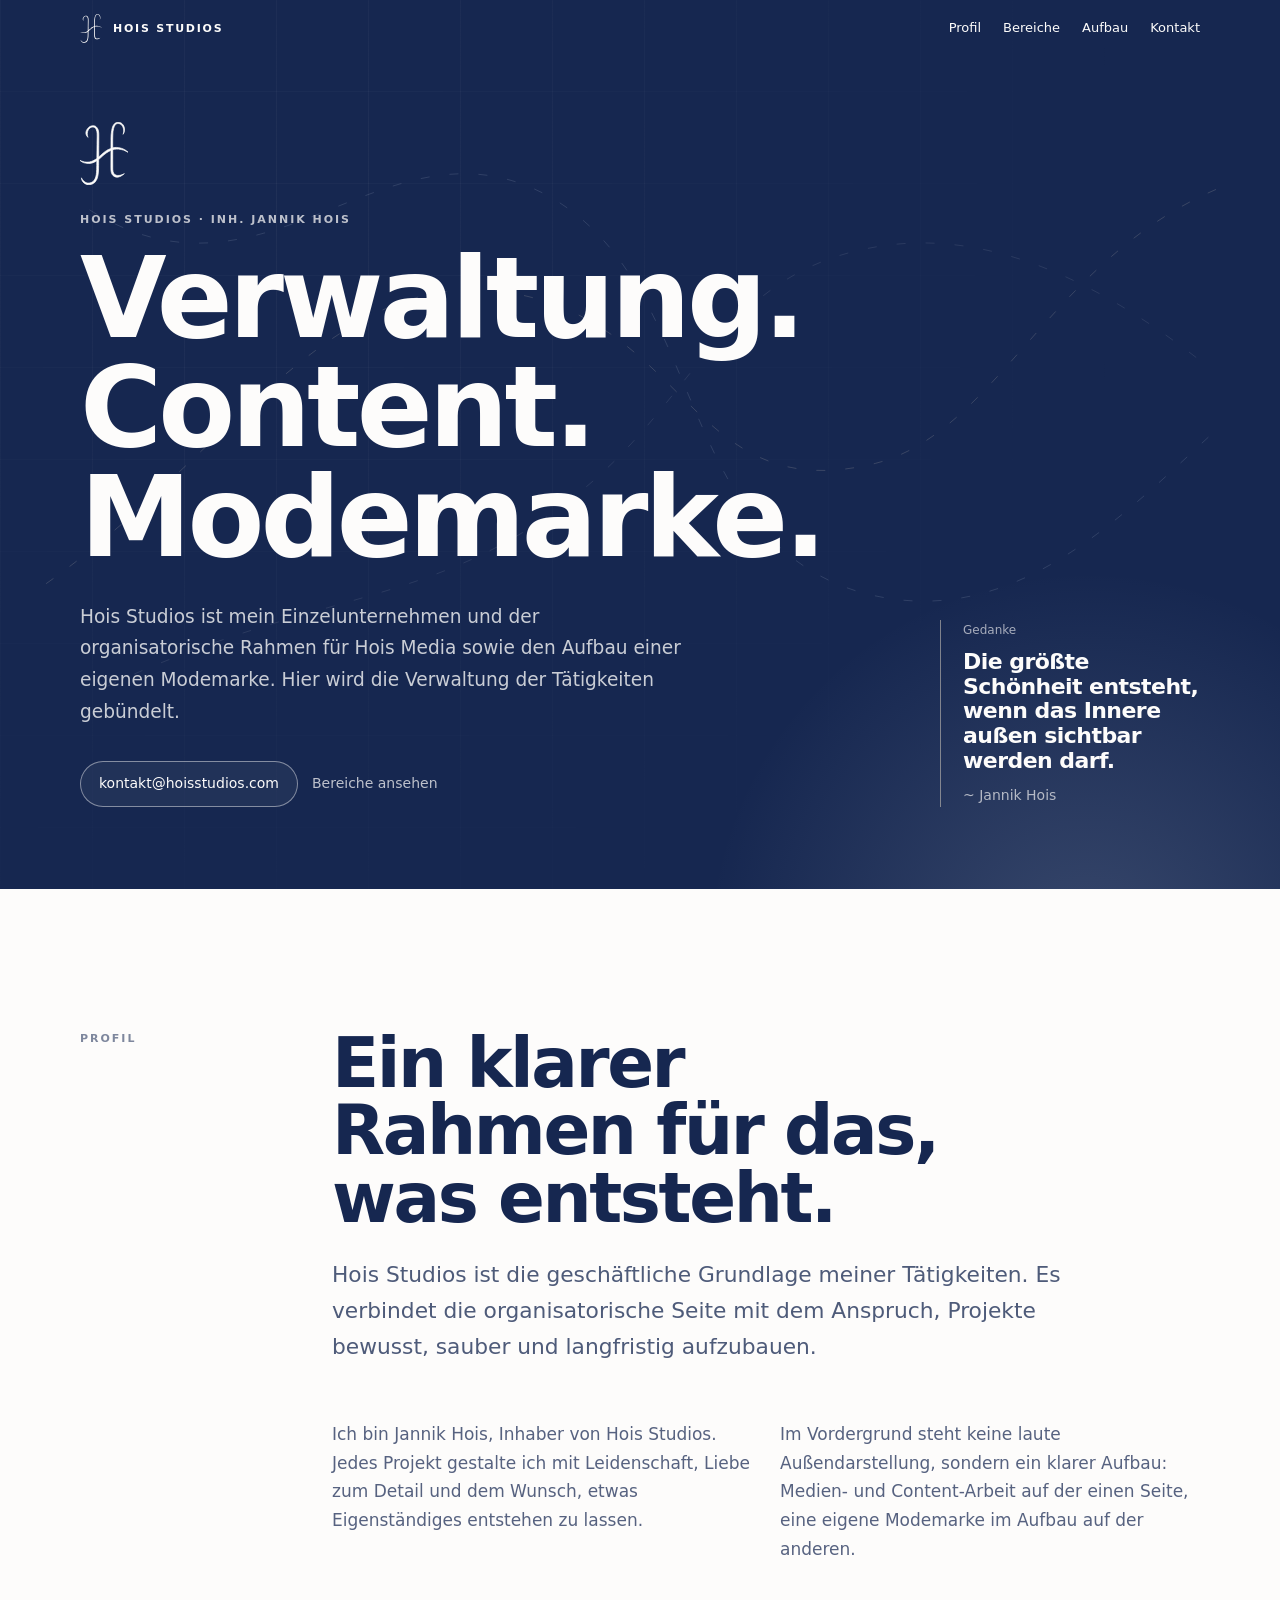
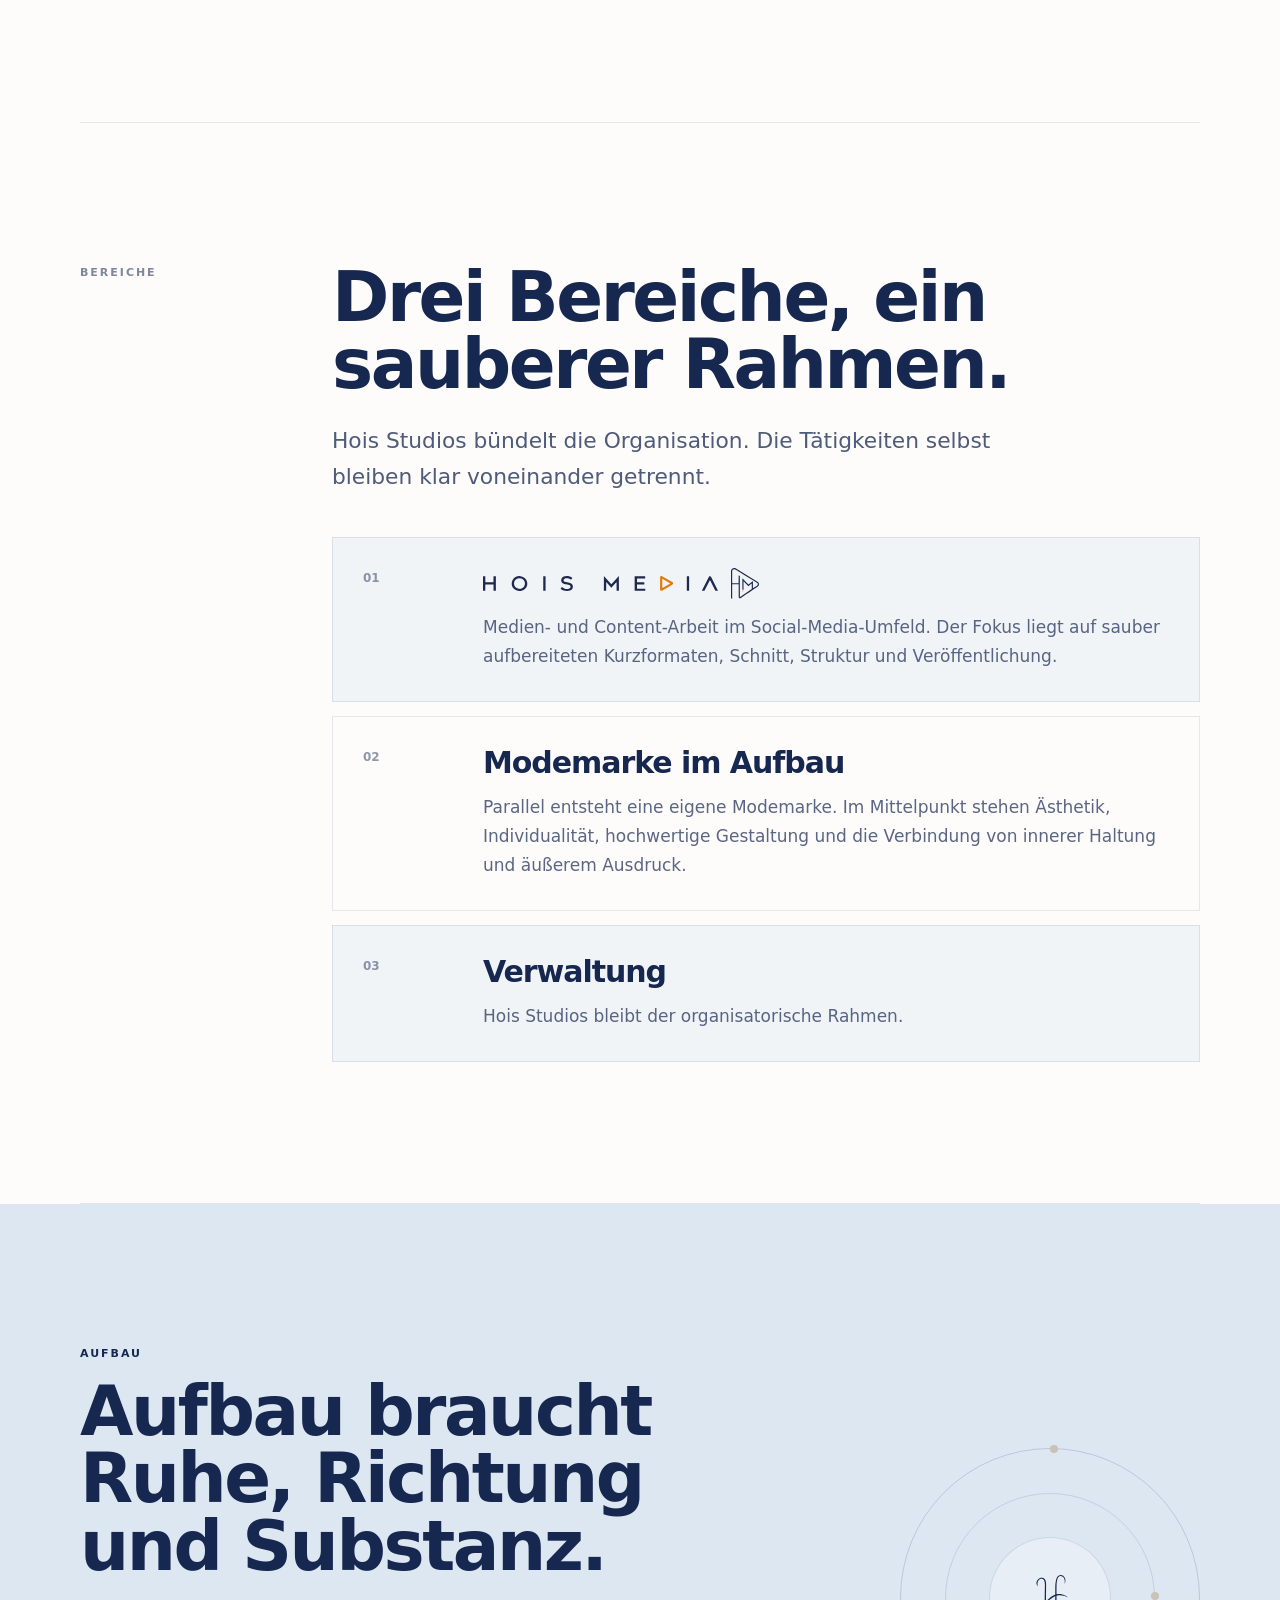
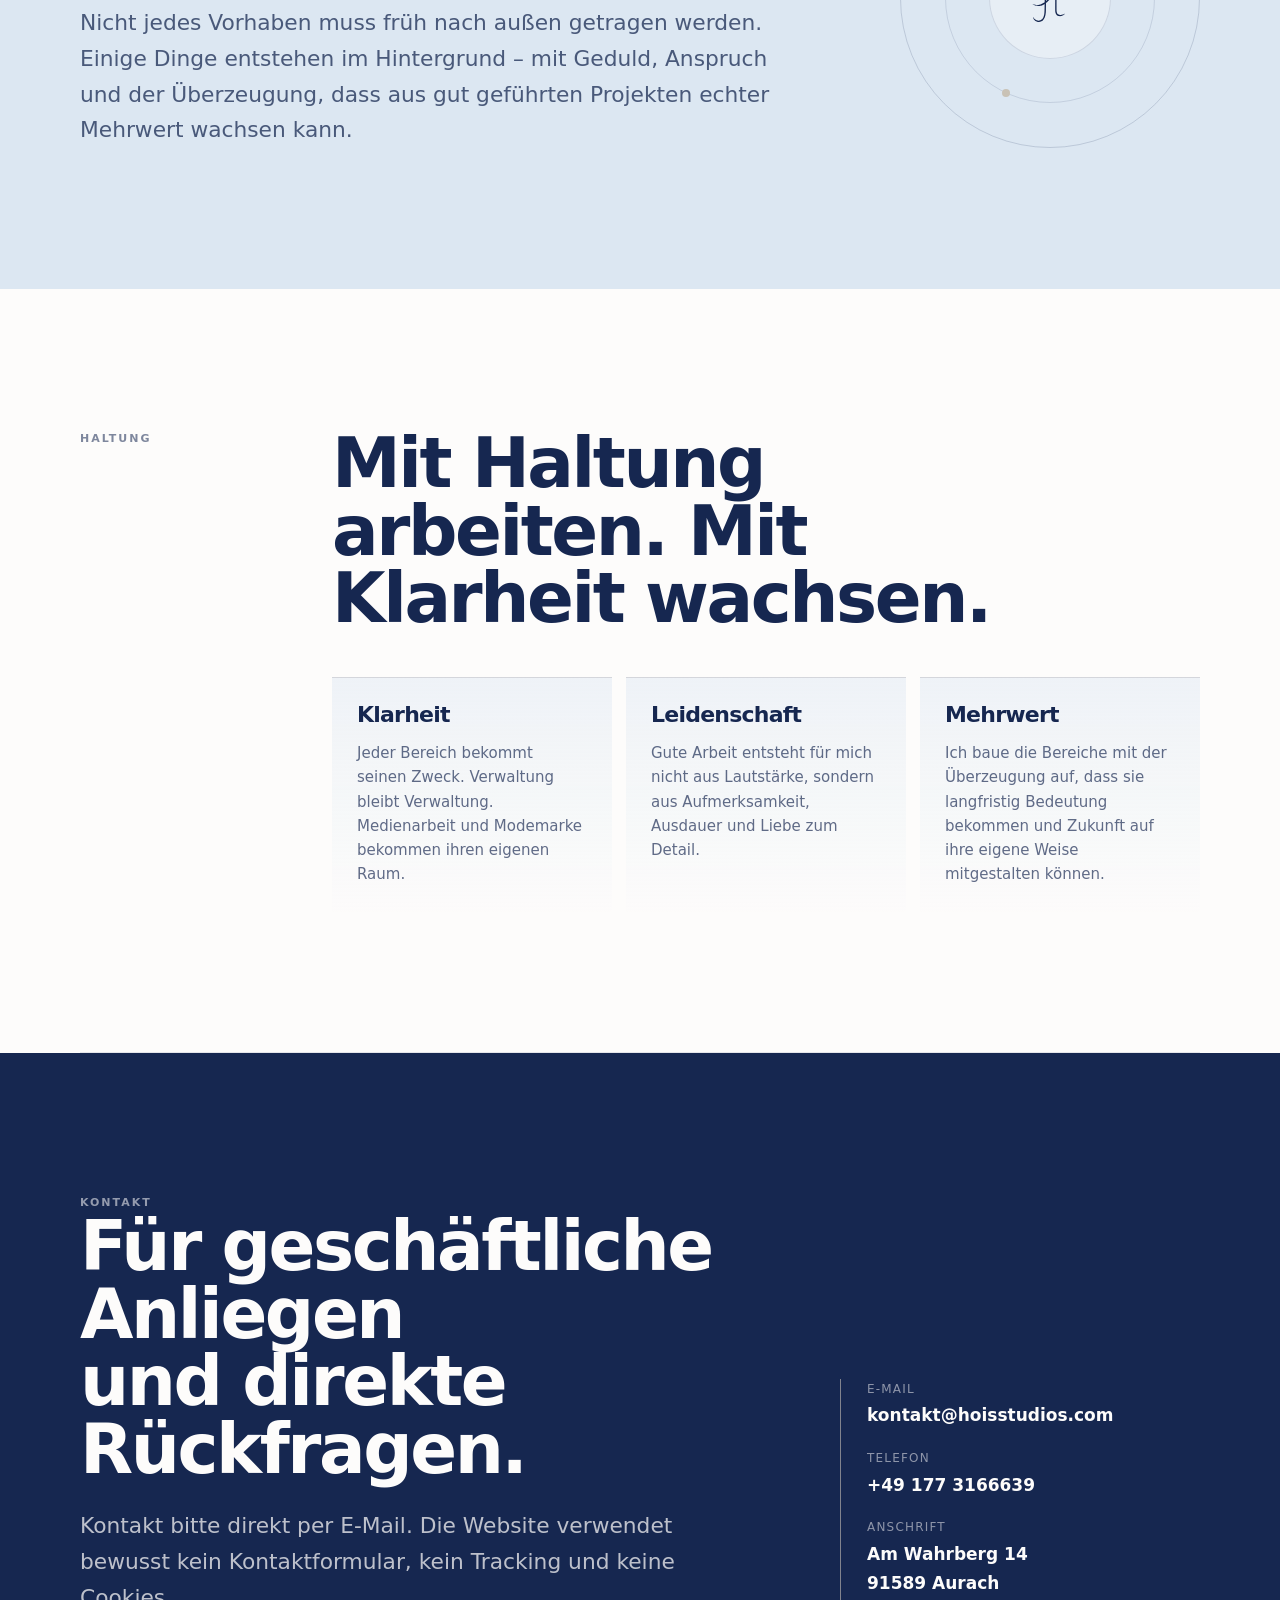
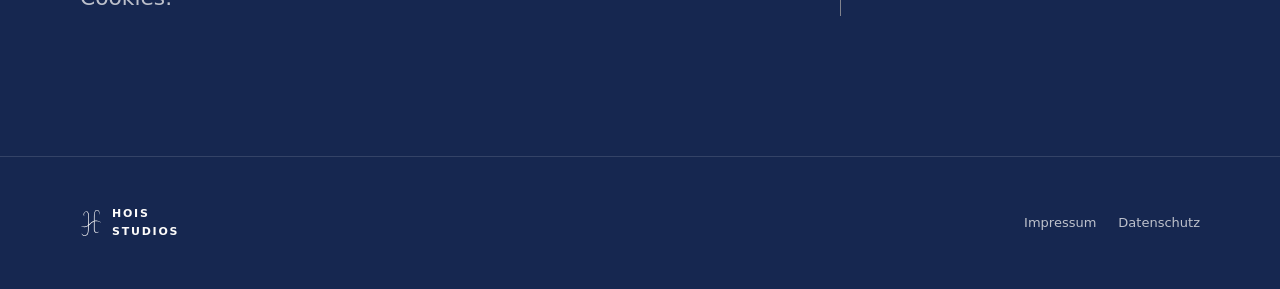
==== commit 4aba1272: "Add files via upload" ====
--- a/index.html
+++ b/index.html
@@ -341,43 +341,12 @@
 }
 .area-card:nth-child(even) { background: rgba(253,252,251,.8); }
 .area-card:hover { transform: translateY(-4px); border-color: rgba(22,39,80,.22); background: rgba(220,231,242,.52); }
-.area-side {
-  display: flex;
-  flex-direction: column;
-  align-items: flex-start;
-  gap: 18px;
-  padding-top: 2px;
-}
 .area-number {
   font-family: var(--font-heading);
   font-size: 12px;
   font-weight: 720;
   color: rgba(22,39,80,.48);
 }
-.area-emblem {
-  display: inline-flex;
-  align-items: center;
-  justify-content: center;
-}
-.area-emblem--media { width: 58px; }
-.area-emblem--studios { width: 34px; }
-.area-emblem svg {
-  width: 100%;
-  height: auto;
-  overflow: visible;
-}
-.draw-on-reveal path {
-  fill: transparent;
-  stroke: var(--logo-fill, currentColor);
-  stroke-width: var(--logo-stroke-width, 1.6);
-  stroke-linecap: round;
-  stroke-linejoin: round;
-  stroke-dasharray: 1;
-  stroke-dashoffset: 1;
-}
-.reveal.visible .draw-on-reveal path {
-  animation: draw 1.35s var(--ease) forwards, fillLogo .55s ease .95s forwards;
-}
 .area-card p { margin: 14px 0 0; color: rgba(22,39,80,.70); max-width: 760px; }
 .media-brand-heading {
   display: flex;
@@ -386,21 +355,14 @@
   line-height: 1;
 }
 .media-brand-wordmark {
-  width: min(255px, 68vw);
+  width: min(235px, 62vw);
   height: auto;
-  max-height: 26px;
-}
-.studios-brand-heading {
-  display: inline-flex;
-  align-items: center;
-  flex-wrap: wrap;
-  gap: 0.38em;
-  font-family: var(--font-heading);
-  font-size: clamp(22px, 2.1vw, 31px);
-  font-weight: 700;
-  letter-spacing: .28em;
-  line-height: 1;
-  text-transform: uppercase;
+  max-height: 24px;
+}
+.media-brand-sign {
+  width: 28px;
+  height: auto;
+  flex: 0 0 auto;
 }
 .brand-build {
   position: relative;
@@ -562,7 +524,6 @@
 .reveal.visible { opacity: 1; transform: translateY(0); }
 @keyframes draw { to { stroke-dashoffset: 0; } }
 @keyframes fillmark { to { fill: currentColor; } }
-@keyframes fillLogo { to { fill: var(--logo-fill, currentColor); } }
 @keyframes line { to { stroke-dashoffset: -420; } }
 @keyframes breathe { 50% { transform: scale(1.7); opacity: .55; } }
 @media (max-width: 880px) {
@@ -602,22 +563,10 @@
   .section { padding: 74px 0; }
   .section-label { position: static; }
   .copy-cols, .principles { grid-template-columns: 1fr; }
-  .area-card { grid-template-columns: 1fr; gap: 16px; padding: 24px; }
-  .area-side {
-    flex-direction: row;
-    align-items: center;
-    gap: 16px;
-    padding-top: 0;
-  }
-  .area-emblem--media { width: 48px; }
-  .area-emblem--studios { width: 28px; }
+  .area-card { grid-template-columns: 1fr; gap: 12px; padding: 24px; }
   .media-brand-heading { gap: 10px; }
   .media-brand-wordmark { width: min(205px, 70vw); max-height: 22px; }
-  .studios-brand-heading {
-    gap: .24em;
-    font-size: clamp(18px, 6vw, 24px);
-    letter-spacing: .18em;
-  }
+  .media-brand-sign { width: 24px; }
   .brand-build-inner, .contact-inner { padding: 74px 0; }
   .orbit { max-width: 260px; }
   .contact-box { padding-left: 20px; }
@@ -703,17 +652,9 @@
         <p class="lead reveal">Hois Studios bündelt die Organisation. Die Tätigkeiten selbst bleiben klar voneinander getrennt.</p>
         <div class="area-list">
           <article class="area-card reveal">
-            <div class="area-side">
-              <div class="area-number">01</div>
-              <div class="area-emblem area-emblem--media" aria-hidden="true">
-                <svg class="draw-on-reveal" viewBox="0 0 117.76 131.07" focusable="false">
-                  <path style="--logo-fill:#1f294e; --logo-stroke-width:1.65;" d="M65.37,110.38l-23.89,16.23c-1.87,1.27-3.89,1.95-6.1.94-1.76-.81-3.29-2.81-3.15-5.12l.02-53.3-27.24-.03-.02,61.97C2.36,130.28,0,127.7,0,124.66V12.39c0-3.62,1.93-6.88,4.63-9.14C9.14-.52,15.88-1.12,20.99,2.04l42.6,26.33,49.4,30.69c3.17,1.97,4.59,5.84,4.77,9.29.16,4.72-2.1,8.71-6.23,10.79l-22.17,15-5.81,3.95-5.94,4.02-12.23,8.29ZM52.68,93.9l-4.91-3.91v-46.71s20.72,21.36,20.72,21.36l4.97,5.26,18.75-14.99.04,31.05,18.48-12.34c2.77-2.96,2.64-7.39-.24-10.16l-32.23-19.91-17.72-10.98L20.29,7.65c-2.06-1.27-3.83-2.35-6.22-2.44-5.21-.2-9.4,3.62-9.06,8.96l-.02,49.84h27.25s.01-32.85.01-32.85l4.99,3.08v87.9c0,.36.13.55.23.66.11.12.33.16.62-.03l41.69-28.4,7.5-5.09-.06-23.83-3.09,2.44-11.04,8.91-20.38-21.18-.03,38.28Z"></path>
-                  <path style="--logo-fill:#e37b0c; --logo-stroke-width:1.65;" d="M52.68,97.58c-1.68.94-3.37,1.88-5.05,2.81l.12-6.73c1.64,1.3,3.29,2.61,4.93,3.91Z"></path>
-                </svg>
-              </div>
-            </div>
+            <div class="area-number">01</div>
             <div>
-              <h3 class="media-brand-heading"><img class="media-brand-wordmark" src="Hois%20Media%20schriftfont.svg" alt="Hois Media"></h3>
+              <h3 class="media-brand-heading"><img class="media-brand-wordmark" src="Hois%20Media%20schriftfont.svg" alt="Hois Media"><img class="media-brand-sign" src="Hois%20Media%20Logo.svg" alt="" aria-hidden="true"></h3>
               <p>Medien- und Content-Arbeit im Social-Media-Umfeld. Der Fokus liegt auf sauber aufbereiteten Kurzformaten, Schnitt, Struktur und Veröffentlichung.</p>
             </div>
           </article>
@@ -725,17 +666,10 @@
             </div>
           </article>
           <article class="area-card reveal">
-            <div class="area-side">
-              <div class="area-number">03</div>
-              <div class="area-emblem area-emblem--studios" aria-hidden="true">
-                <svg class="draw-on-reveal" viewBox="0 0 104.36 135.7" focusable="false">
-                  <path style="--logo-fill:#162750; --logo-stroke-width:1.45;" d="M15.03,135.09c-2.66-.83-4.51-1.9-5.04-2.26-.55-.37-2.23-1.56-3.81-3.66-.63-.83-1.62-2.17-2.31-4.2-.57-1.7-.69-3.19-.7-4.2.37.89.91,2,1.68,3.2.95,1.49,1.86,2.49,2.12,2.77.76.82,2.29,2.46,4.82,3.73,1.17.59,3.93,1.99,7.54,1.62.5-.05.84-.1,1.31-.18,1.68-.29,5.31-.97,8.25-3.7.25-.23.56-.54.89-.92,4.2-4.33,5.7-12.12,6.16-18.16.12-2.12.24-4.24.36-6.37.06-2.95.12-5.9.19-8.85l.11-10.22c-.59.37-1.41.87-2.41,1.42-.92.5-3.32,1.8-6.06,2.74-1.24.42-4.83,1.58-9.65,1.63-4.75.05-8.6-1-11.13-1.92-.91-.42-1.87-.91-2.87-1.5-.55-.32-1.07-.65-1.56-.97l-2.79-2.12s-.09-.09-.13-.14c1.65.78,3.66,1.59,5.99,2.26,2.35.68,4.5,1.06,6.32,1.27l1.3.17c1.32.07,2.96.08,4.83-.11,1.12-.11,3.42-.41,6.2-1.27,4.25-1.32,7.27-3.24,9.6-4.74,1.04-.67,1.87-1.26,2.43-1.67l.05-2.55.16-14.15.19-13.55.12-9.54c.06-4.74.32-9.33.07-14.07-.18-3.43-.63-6.7-2.23-9.73-.37-.75-1.58-2.99-4.23-4.17-3.25-1.45-6.29-.23-7.1.09-5.16,2.03-6.81,7.91-7.25,9.47-1.63,5.79.39,10.73,1.15,12.36-1.18-1.03-4.13-3.91-4.74-8.38,0,0-.98-7.2,5.92-13.27,1.69-1.49,3.59-2.38,3.59-2.38,0,0,.21-.1.43-.19,6.15-2.48,10.47-.2,10.47-.2,1.52.8,2.47,1.86,3.2,2.67,1.32,1.47,2.1,2.94,2.55,3.97.24.55.45,1.12.62,1.71.84,2.86,1.2,5.72,1.21,8.74v13.61s-.17,22.01-.17,22.01c-.02,4.76-.04,9.52-.05,14.28.42-.34,1.06-.87,1.83-1.52,4.81-4.05,5.41-5.05,8.79-7.83,3.39-2.79,5.92-4.32,6.81-4.9,1.66-1.07,3.04-1.71,3.57-1.97,2.22-1.1,4.19-1.87,5.73-2.4.02-5.97.03-11.94.05-17.91,0-3.65.09-6.65.18-8.69,0,0,.71-15.92,4.38-22.84,1.05-1.98,2.47-3.52,2.47-3.52.32-.4,1.32-1.43,2.5-2.21,3.47-2.3,8.58-2.2,12.31-.17,1.01.55,1.76,1.15,2.24,1.58.94.94,1.93,1.86,2.57,3.01l1.11,1.97c2.56,4.56,2.42,13.62-1.47,18.06.84-2.52,2.86-9.76-.71-16.53-.66-1.24-1.42-2.31-2.21-3.23-.52-.62-1.36-1.47-2.58-2.19-2.58-1.52-6.46-2.19-9.37-.45-1.31.78-2.21,1.93-2.61,2.43-.82,1.04-1.32,2.04-1.69,2.91-2.19,5.21-2.79,11.93-2.79,11.93-.11,1.27-.37,4.32-.56,11.27-.04,1.62-.16,6.32-.14,13.1.01,4.16.07,7.64.12,10.14,3.41-.74,6.28-.83,8.31-.83,0,0,9.45.15,17.85,4.97,1.31.75,2.47,1.58,2.47,1.58,1,.71,1.81,1.39,2.44,1.95.71.64,1.41,1.29,2.12,1.93-1.1-.55-2.2-1.1-3.3-1.65-2.01-1.14-3.73-1.9-4.88-2.36,0,0-9.57-3.85-19.78-2.62-1.23.15-2.37.4-2.37.4-1.07.23-2.03.52-2.88.82-.06,15.61.04,28.8.02,39.57,0,3.74-.03,11.18,4.63,14.46,2.01,1.41,4.36,1.74,5.72,1.85,5.11.42,9.7-1.46,11.82-2.46,1.04-.48,2.08-.97,3.12-1.45l-2.22,1.85-3.75,2.55c-4.66,2.98-9.7,3.86-13.31,2.75-2.91-.89-4.97-2.74-4.97-2.74s-1.18-1.06-2.15-2.53c-2.84-4.3-2.79-10.74-2.76-12.07l-.07-6.57.13-33.88c-.11.05-.27.12-.47.2-1.66.72-7.52,3.37-14.8,9.52-2.26,1.91-5.02,4.46-7.8,7.03-.18.16-.89.83-1.88,1.71-.82.74-1.49,1.32-1.92,1.69.02,1.28.03,3.26.04,5.68,0,3.65-.12,9.59-.18,14.25-.11,8.56-1.06,21.53-6.8,27.9-.37.48-.91,1.12-1.62,1.8-3.13,2.99-6.64,3.9-7.93,4.23,0,0-4.51,1.39-8.95,0Z"></path>
-                </svg>
-              </div>
-            </div>
+            <div class="area-number">03</div>
             <div>
-              <h3 class="studios-brand-heading" aria-label="Hois Studios"><span>Hois</span><span>Studios</span></h3>
-              <p>Hois Studios bleibt der organisatorische Rahmen des Einzelunternehmens und bündelt die Verwaltung der Bereiche.</p>
+              <h3>Verwaltung</h3>
+              <p>Hois Studios bleibt der organisatorische Rahmen.</p>
             </div>
           </article>
         </div>
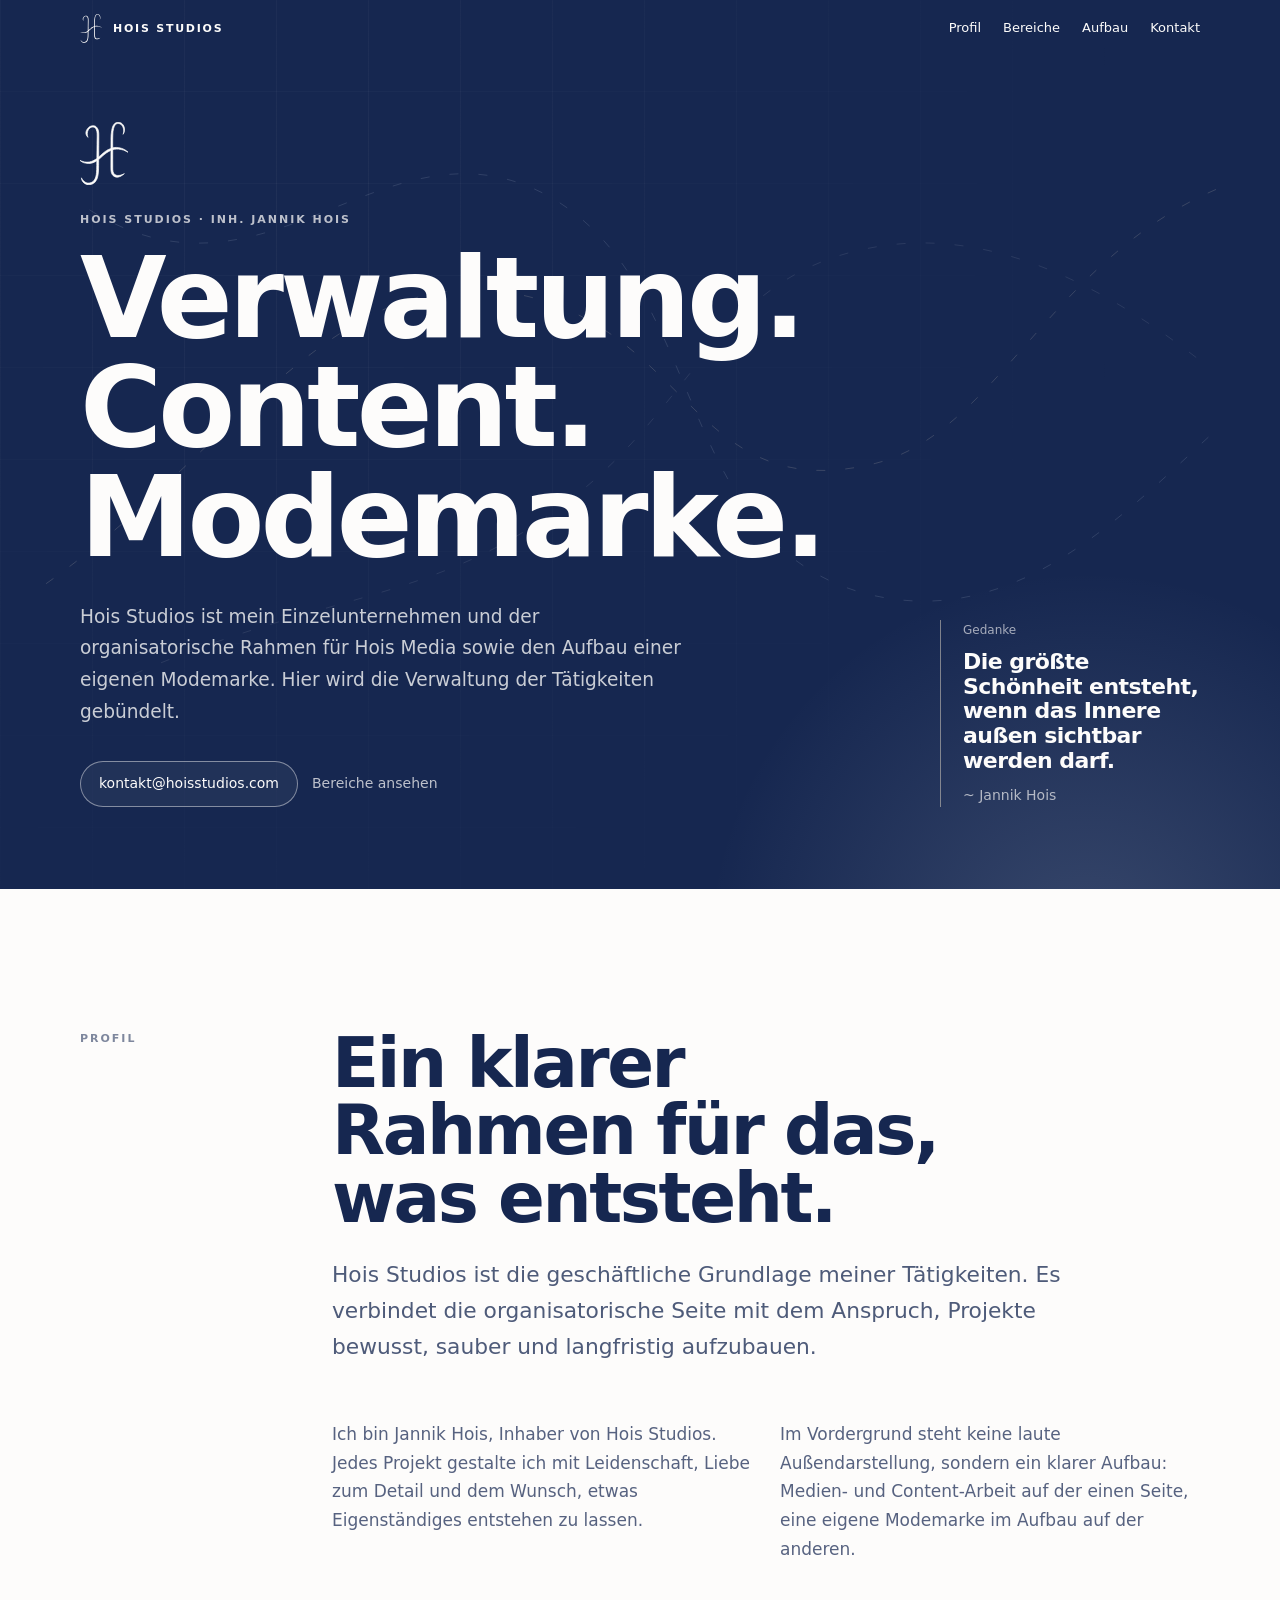
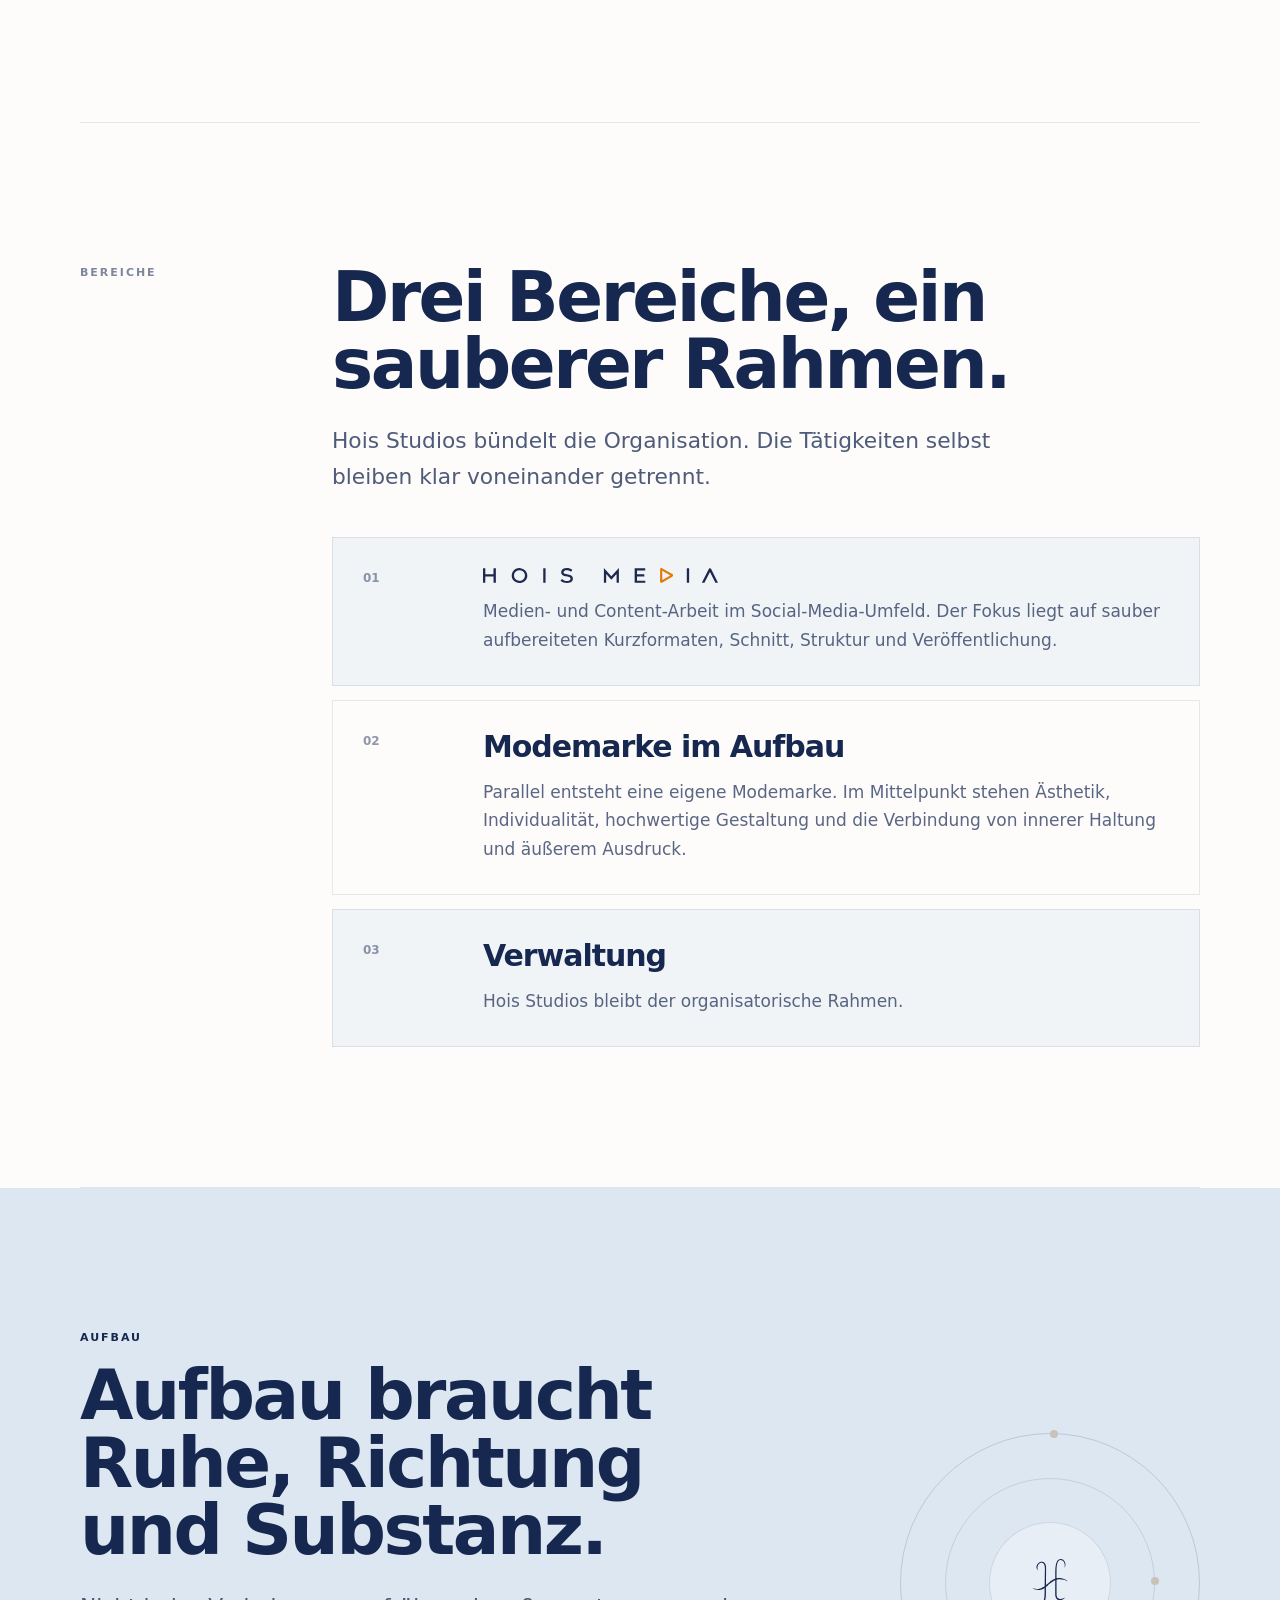
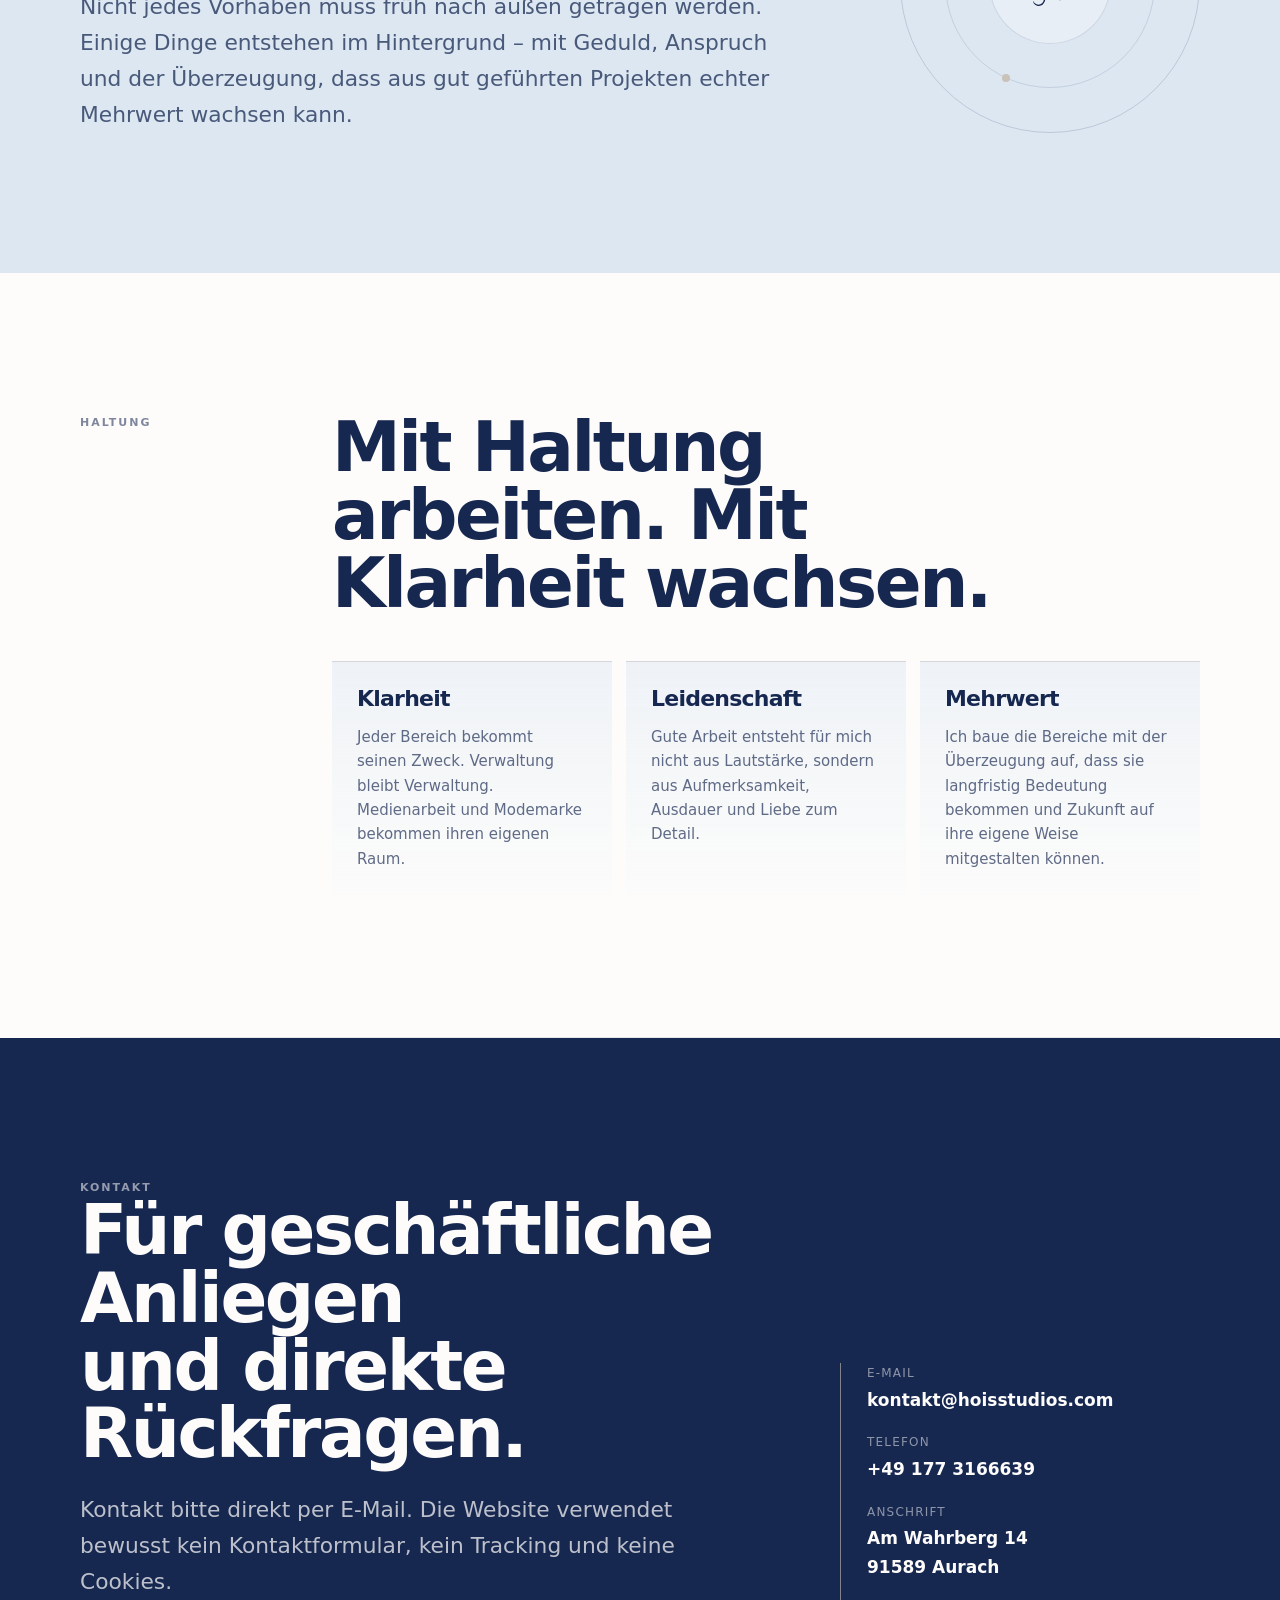
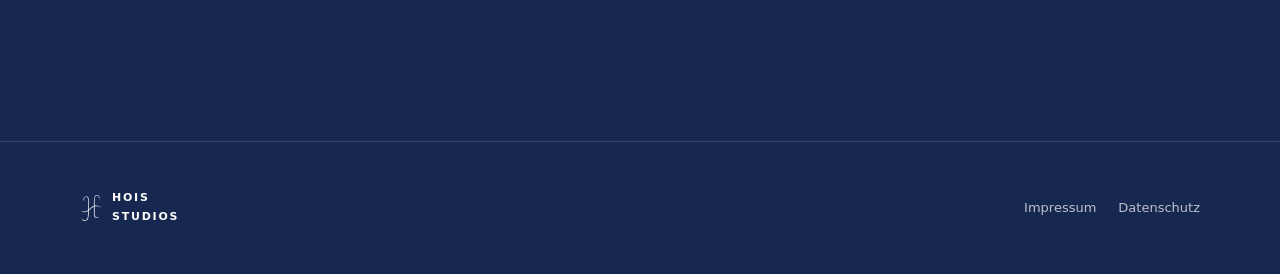
==== commit bea55918: "Update index.html" ====
--- a/index.html
+++ b/index.html
@@ -654,7 +654,7 @@
           <article class="area-card reveal">
             <div class="area-number">01</div>
             <div>
-              <h3 class="media-brand-heading"><img class="media-brand-wordmark" src="Hois%20Media%20schriftfont.svg" alt="Hois Media"><img class="media-brand-sign" src="Hois%20Media%20Logo.svg" alt="" aria-hidden="true"></h3>
+              <h3 class="media-brand-heading"><img class="media-brand-wordmark" src="Hois%20Media%20schriftfont.svg" alt="Hois Media"></h3>
               <p>Medien- und Content-Arbeit im Social-Media-Umfeld. Der Fokus liegt auf sauber aufbereiteten Kurzformaten, Schnitt, Struktur und Veröffentlichung.</p>
             </div>
           </article>
